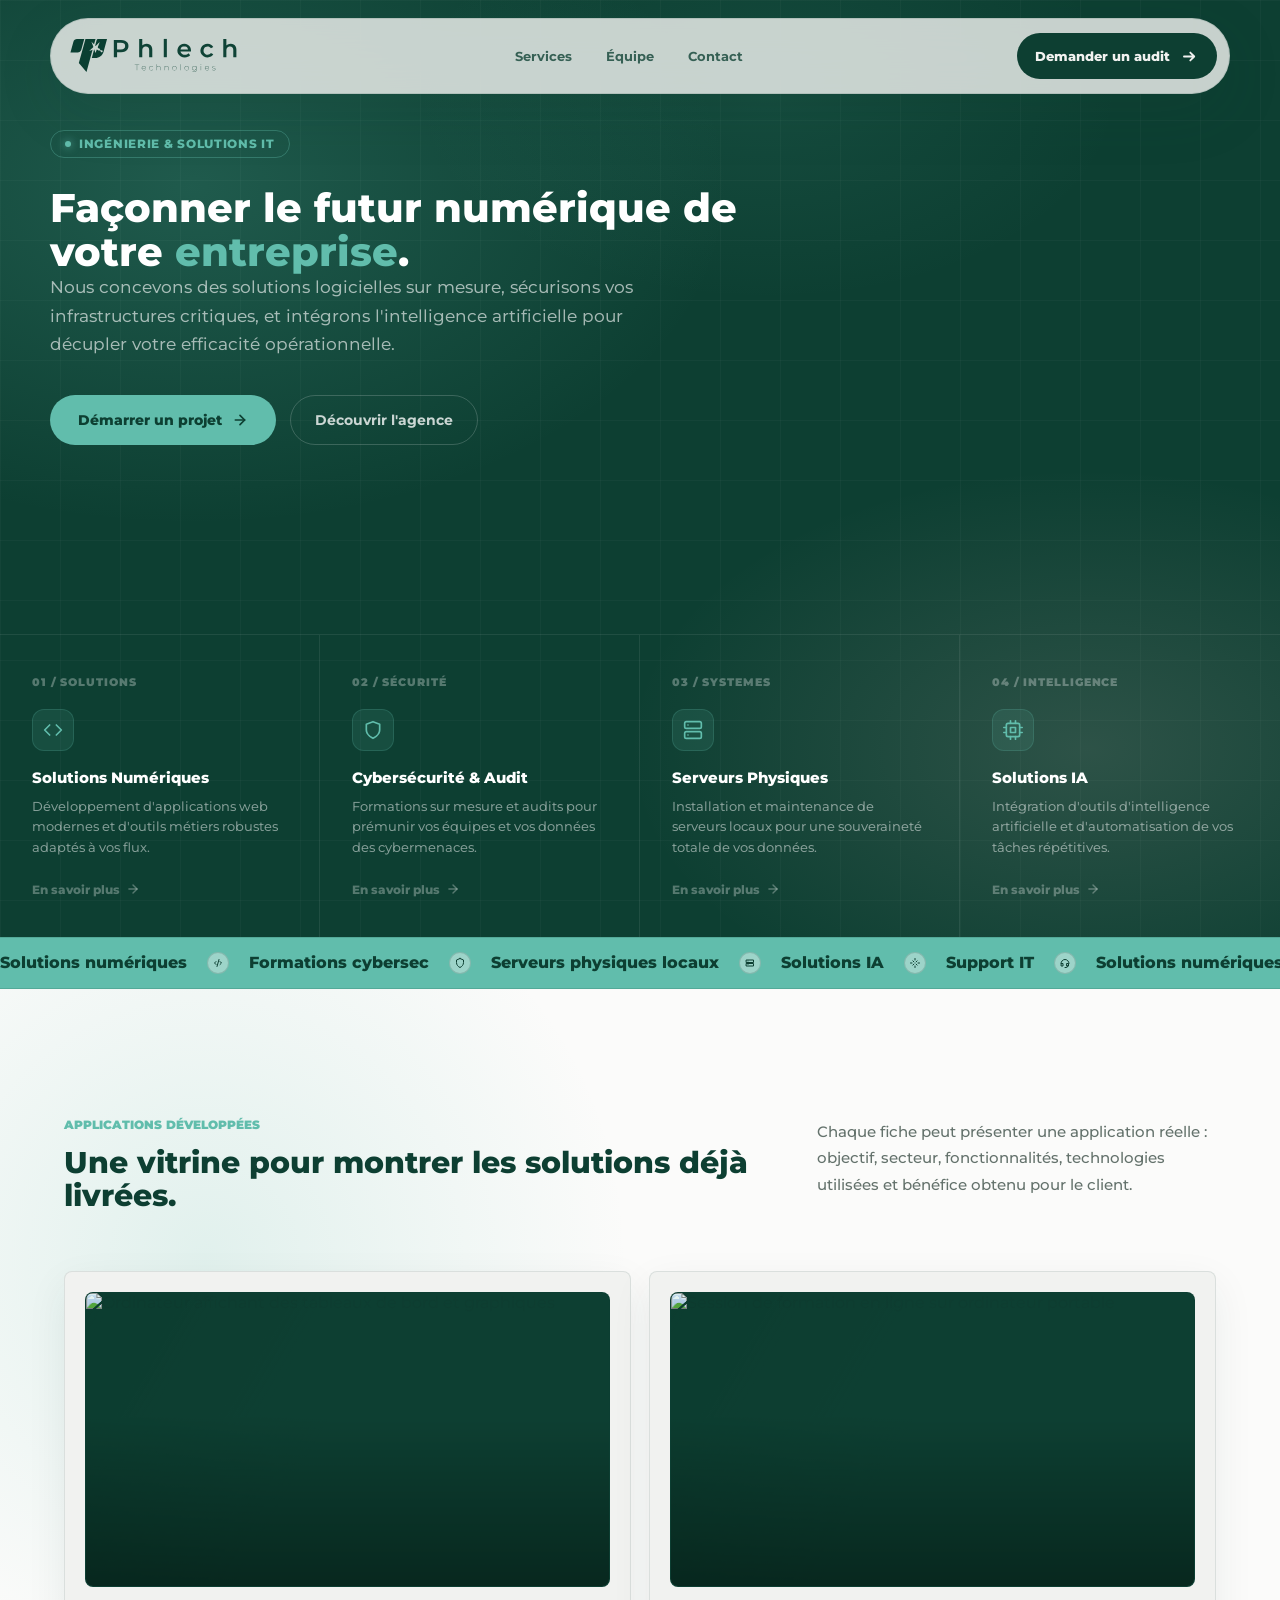
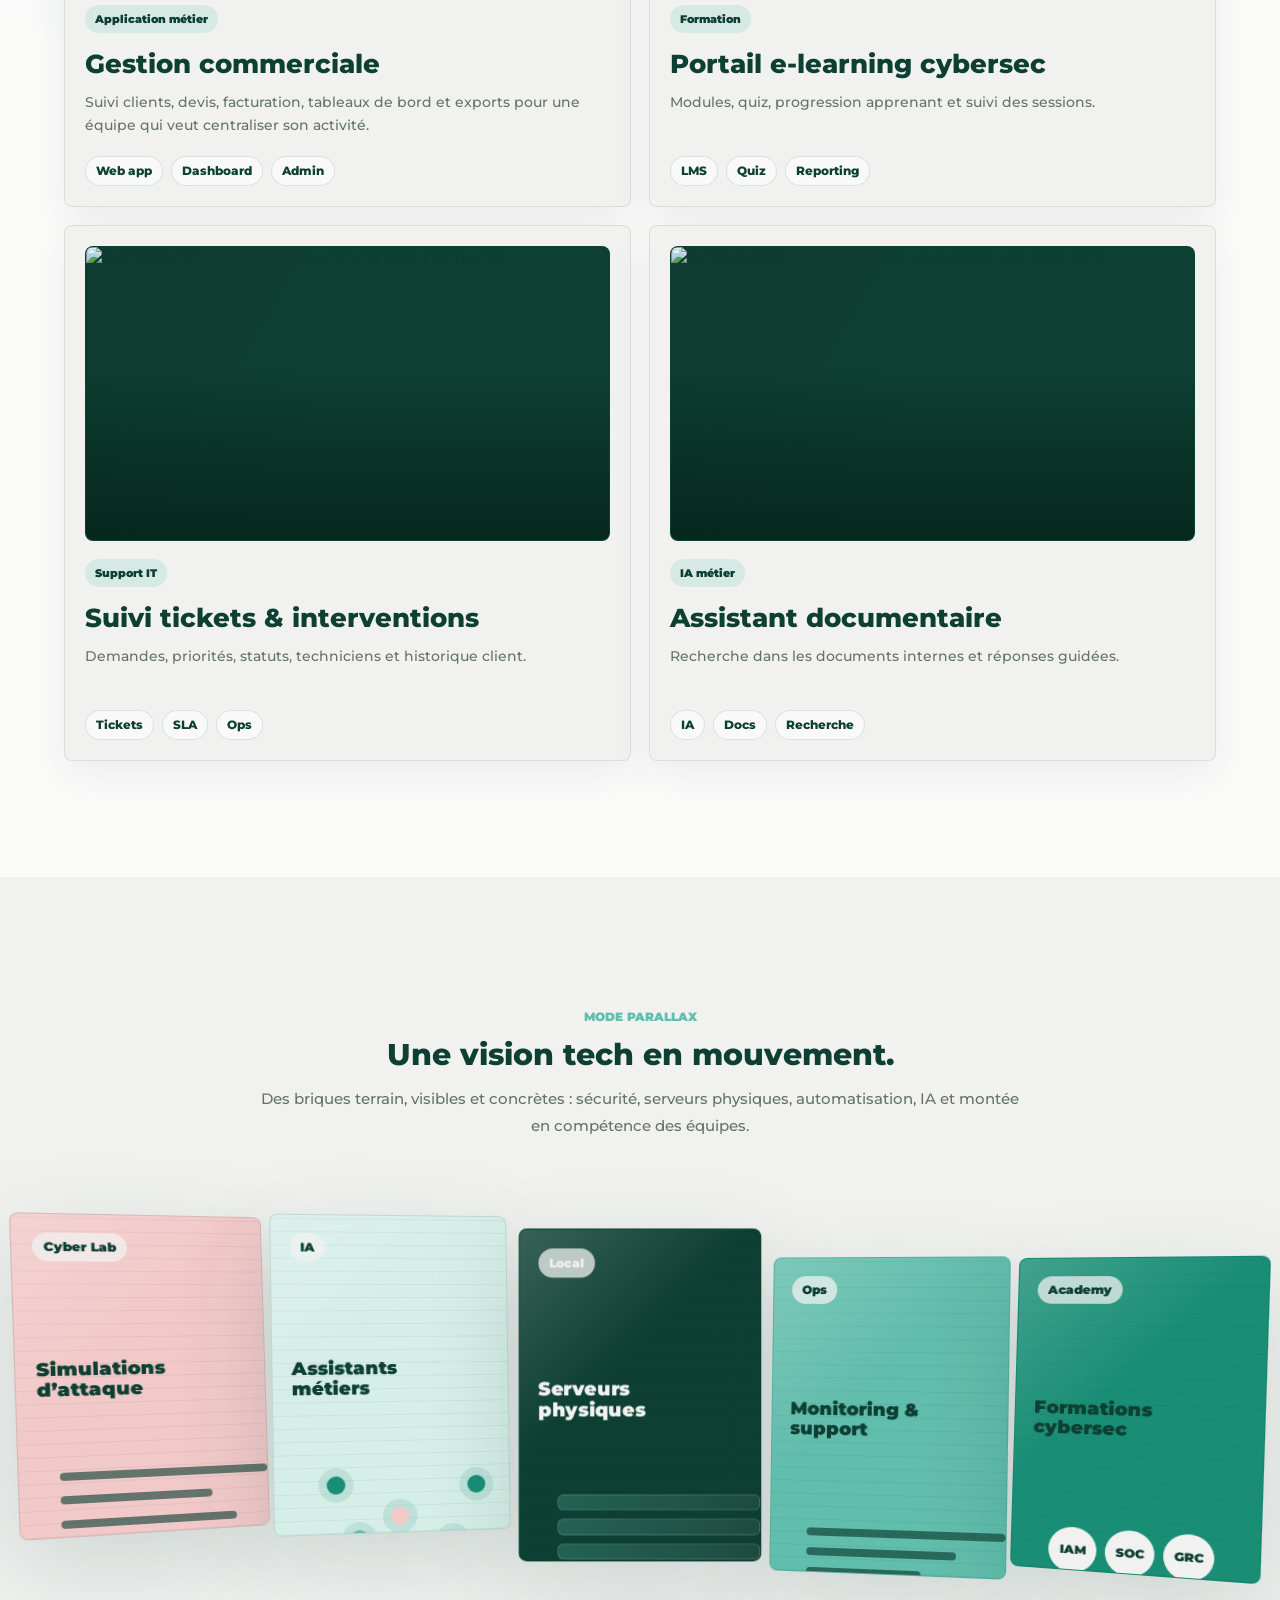
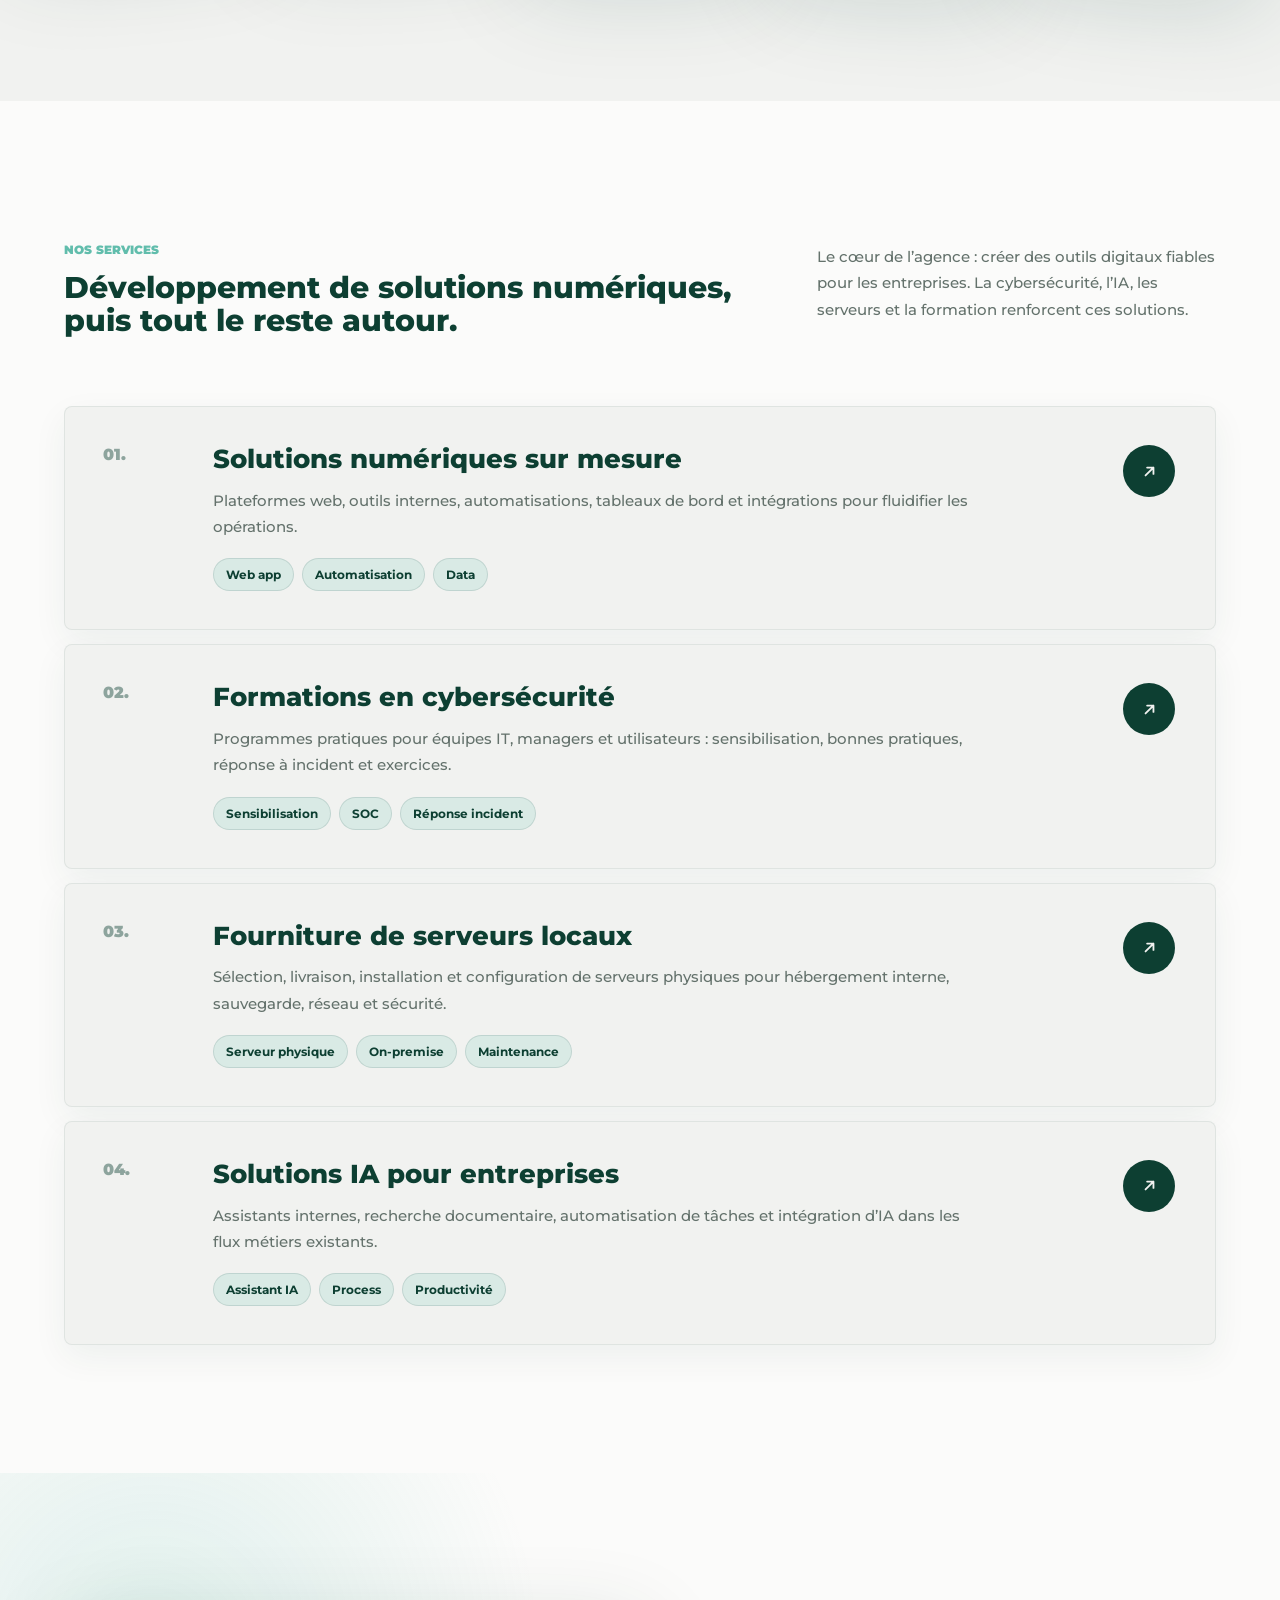
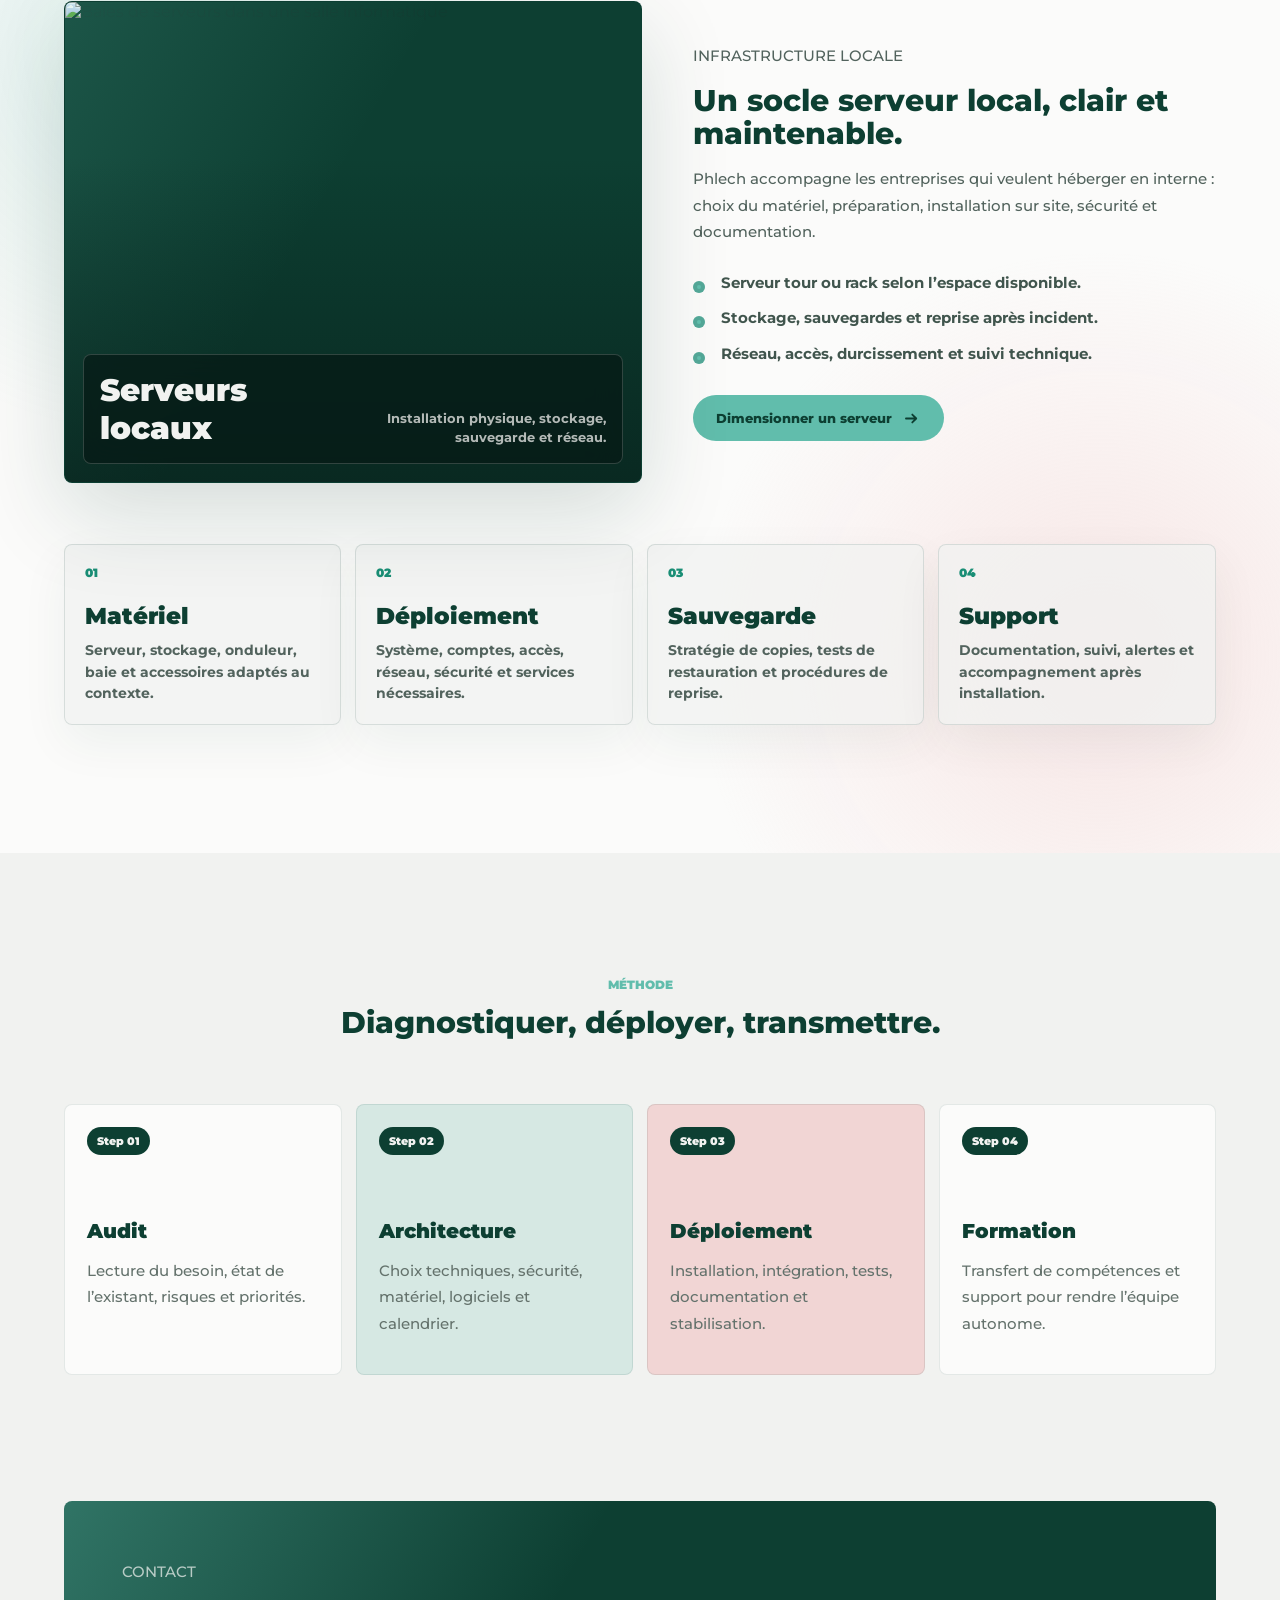
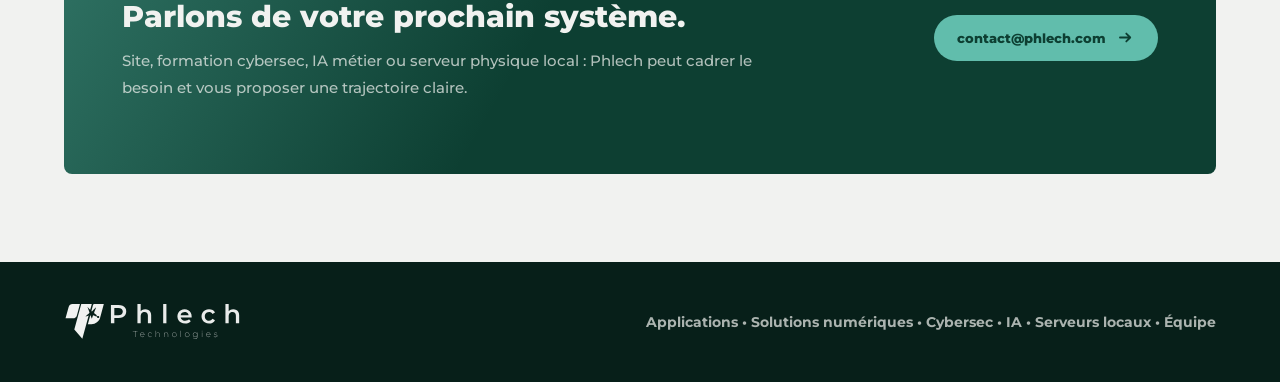
==== index.html @ e7ac0cd3 "Initial commit: Phlech website with Netlify config" ====
<!DOCTYPE html>
<html lang="fr">
  <head>
    <meta charset="UTF-8" />
    <meta name="viewport" content="width=device-width, initial-scale=1.0" />
    <meta
      name="description"
      content="Phlech accompagne les entreprises avec des solutions numériques, des formations en cybersécurité, des serveurs locaux et des services IA."
    />
    <title>Phlech | Solutions numériques, cybersécurité et IA</title>
    <link rel="preconnect" href="https://fonts.googleapis.com" />
    <link rel="preconnect" href="https://fonts.gstatic.com" crossorigin />
    <link
      href="https://fonts.googleapis.com/css2?family=Montserrat:wght@400;500;600;700;800;900&display=swap"
      rel="stylesheet"
    />
    <link rel="stylesheet" href="styles.css" />
  </head>
  <body>
    <div class="site-shell">
      <header class="site-header" data-header>
        <a class="brand" href="#top" aria-label="Phlech">
          <img src="assets/logo-horizontal-dark.svg" alt="Phlech" />
        </a>
        <nav class="main-nav" aria-label="Navigation principale">
          <a href="#services">Services</a>
          <a href="equipe.html">Équipe</a>
          <a href="#contact">Contact</a>
        </nav>
        <a class="header-cta" href="#contact">
          <span>Demander un audit</span>
          <svg aria-hidden="true" viewBox="0 0 24 24">
            <path d="M5 12h13m-5-5 5 5-5 5" />
          </svg>
        </a>
      </header>

      <main id="top">
        <section class="hero" id="top">
          <div class="hero-inner">
            <div class="hero-head">
              <span class="hero-badge">Ingénierie & Solutions IT</span>
              <h1>Façonner le futur numérique de votre <em>entreprise</em>.</h1>
              <p>
                Nous concevons des solutions logicielles sur mesure, sécurisons vos infrastructures critiques, et intégrons l'intelligence artificielle pour décupler votre efficacité opérationnelle.
              </p>
              <div class="hero-ctas">
                <a class="btn-dark-primary" href="#contact">
                  <span>Démarrer un projet</span>
                  <svg aria-hidden="true" width="16" height="16" viewBox="0 0 24 24" fill="none" stroke="currentColor" stroke-width="2.5" stroke-linecap="round" stroke-linejoin="round">
                    <line x1="5" y1="12" x2="19" y2="12"></line>
                    <polyline points="12 5 19 12 12 19"></polyline>
                  </svg>
                </a>
                <a class="btn-dark-ghost" href="#services">Découvrir l'agence</a>
              </div>
            </div>
          </div>

          <div class="hero-offers">
            <a href="#services" class="hero-offer">
              <div>
                <span class="offer-num">01 / SOLUTIONS</span>
                <div class="offer-icon">
                  <svg viewBox="0 0 24 24" fill="none" stroke="currentColor" stroke-width="2" stroke-linecap="round" stroke-linejoin="round"><polyline points="16 18 22 12 16 6"></polyline><polyline points="8 6 2 12 8 18"></polyline></svg>
                </div>
                <strong class="offer-title">Solutions Numériques</strong>
                <span class="offer-desc">Développement d'applications web modernes et d'outils métiers robustes adaptés à vos flux.</span>
              </div>
              <span class="offer-arrow">
                <span>En savoir plus</span>
                <svg viewBox="0 0 24 24" fill="none" stroke="currentColor" stroke-width="2.5" stroke-linecap="round" stroke-linejoin="round"><line x1="5" y1="12" x2="19" y2="12"></line><polyline points="12 5 19 12 12 19"></polyline></svg>
              </span>
            </a>

            <a href="#services" class="hero-offer">
              <div>
                <span class="offer-num">02 / SÉCURITÉ</span>
                <div class="offer-icon">
                  <svg viewBox="0 0 24 24" fill="none" stroke="currentColor" stroke-width="2" stroke-linecap="round" stroke-linejoin="round"><path d="M12 22s8-4 8-10V5l-8-3-8 3v7c0 6 8 10 8 10z"></path></svg>
                </div>
                <strong class="offer-title">Cybersécurité & Audit</strong>
                <span class="offer-desc">Formations sur mesure et audits pour prémunir vos équipes et vos données des cybermenaces.</span>
              </div>
              <span class="offer-arrow">
                <span>En savoir plus</span>
                <svg viewBox="0 0 24 24" fill="none" stroke="currentColor" stroke-width="2.5" stroke-linecap="round" stroke-linejoin="round"><line x1="5" y1="12" x2="19" y2="12"></line><polyline points="12 5 19 12 12 19"></polyline></svg>
              </span>
            </a>

            <a href="#services" class="hero-offer">
              <div>
                <span class="offer-num">03 / SYSTEMES</span>
                <div class="offer-icon">
                  <svg viewBox="0 0 24 24" fill="none" stroke="currentColor" stroke-width="2" stroke-linecap="round" stroke-linejoin="round"><rect x="2" y="2" width="20" height="8" rx="2" ry="2"></rect><rect x="2" y="14" width="20" height="8" rx="2" ry="2"></rect><line x1="6" y1="6" x2="6.01" y2="6"></line><line x1="6" y1="18" x2="6.01" y2="18"></line></svg>
                </div>
                <strong class="offer-title">Serveurs Physiques</strong>
                <span class="offer-desc">Installation et maintenance de serveurs locaux pour une souveraineté totale de vos données.</span>
              </div>
              <span class="offer-arrow">
                <span>En savoir plus</span>
                <svg viewBox="0 0 24 24" fill="none" stroke="currentColor" stroke-width="2.5" stroke-linecap="round" stroke-linejoin="round"><line x1="5" y1="12" x2="19" y2="12"></line><polyline points="12 5 19 12 12 19"></polyline></svg>
              </span>
            </a>

            <a href="#services" class="hero-offer">
              <div>
                <span class="offer-num">04 / INTELLIGENCE</span>
                <div class="offer-icon">
                  <svg viewBox="0 0 24 24" fill="none" stroke="currentColor" stroke-width="2" stroke-linecap="round" stroke-linejoin="round"><rect x="4" y="4" width="16" height="16" rx="2" ry="2"></rect><rect x="9" y="9" width="6" height="6"></rect><line x1="9" y1="1" x2="9" y2="4"></line><line x1="15" y1="1" x2="15" y2="4"></line><line x1="9" y1="20" x2="9" y2="23"></line><line x1="15" y1="20" x2="15" y2="23"></line><line x1="20" y1="9" x2="23" y2="9"></line><line x1="20" y1="15" x2="23" y2="15"></line><line x1="1" y1="9" x2="4" y2="9"></line><line x1="1" y1="15" x2="4" y2="15"></line></svg>
                </div>
                <strong class="offer-title">Solutions IA</strong>
                <span class="offer-desc">Intégration d'outils d'intelligence artificielle et d'automatisation de vos tâches répétitives.</span>
              </div>
              <span class="offer-arrow">
                <span>En savoir plus</span>
                <svg viewBox="0 0 24 24" fill="none" stroke="currentColor" stroke-width="2.5" stroke-linecap="round" stroke-linejoin="round"><line x1="5" y1="12" x2="19" y2="12"></line><polyline points="12 5 19 12 12 19"></polyline></svg>
              </span>
            </a>
          </div>
        </section>

        <section class="marquee-strip" aria-label="Expertises Phlech">
          <div class="marquee-track">
            <span>Solutions numériques</span>
            <svg class="marquee-icon" aria-hidden="true" viewBox="0 0 24 24"><path d="m8 9-3 3 3 3M16 9l3 3-3 3M14 5l-4 14" /></svg>
            <span>Formations cybersec</span>
            <svg class="marquee-icon" aria-hidden="true" viewBox="0 0 24 24"><path d="M12 3 5 6v5c0 5 3.4 8.4 7 10 3.6-1.6 7-5 7-10V6l-7-3Z" /></svg>
            <span>Serveurs physiques locaux</span>
            <svg class="marquee-icon" aria-hidden="true" viewBox="0 0 24 24"><path d="M5 6h14v5H5zM5 13h14v5H5zM8 8h.01M8 15h.01" /></svg>
            <span>Solutions IA</span>
            <svg class="marquee-icon" aria-hidden="true" viewBox="0 0 24 24"><path d="M12 3v3M12 18v3M3 12h3M18 12h3M7.8 7.8l2.1 2.1M14.1 14.1l2.1 2.1M16.2 7.8l-2.1 2.1M9.9 14.1l-2.1 2.1" /></svg>
            <span>Support IT</span>
            <svg class="marquee-icon" aria-hidden="true" viewBox="0 0 24 24"><path d="M4 13a8 8 0 0 1 16 0M5 13h3v5H5zM16 13h3v5h-3zM12 21h2a4 4 0 0 0 4-4" /></svg>
            <span>Solutions numériques</span>
            <svg class="marquee-icon" aria-hidden="true" viewBox="0 0 24 24"><path d="m8 9-3 3 3 3M16 9l3 3-3 3M14 5l-4 14" /></svg>
            <span>Formations cybersec</span>
            <svg class="marquee-icon" aria-hidden="true" viewBox="0 0 24 24"><path d="M12 3 5 6v5c0 5 3.4 8.4 7 10 3.6-1.6 7-5 7-10V6l-7-3Z" /></svg>
            <span>Serveurs physiques locaux</span>
            <svg class="marquee-icon" aria-hidden="true" viewBox="0 0 24 24"><path d="M5 6h14v5H5zM5 13h14v5H5zM8 8h.01M8 15h.01" /></svg>
            <span>Solutions IA</span>
            <svg class="marquee-icon" aria-hidden="true" viewBox="0 0 24 24"><path d="M12 3v3M12 18v3M3 12h3M18 12h3M7.8 7.8l2.1 2.1M14.1 14.1l2.1 2.1M16.2 7.8l-2.1 2.1M9.9 14.1l-2.1 2.1" /></svg>
            <span>Support IT</span>
          </div>
        </section>

        <section class="applications section-band" id="applications">
          <div class="section-heading split">
            <div>
              <p class="eyebrow">Applications développées</p>
              <h2>Une vitrine pour montrer les solutions déjà livrées.</h2>
            </div>
            <p>
              Chaque fiche peut présenter une application réelle : objectif, secteur,
              fonctionnalités, technologies utilisées et bénéfice obtenu pour le client.
            </p>
          </div>

          <div class="apps-showcase">
            <article class="app-card featured-app">
              <div class="app-screen">
                <img
                  src="https://images.pexels.com/photos/577195/pexels-photo-577195.jpeg?auto=compress&cs=tinysrgb&w=1200"
                  alt="Ordinateur affichant des tableaux de bord et graphiques"
                  loading="lazy"
                />
              </div>
              <div class="app-content">
                <span class="app-type">Application métier</span>
                <h3>Gestion commerciale</h3>
                <p>
                  Suivi clients, devis, facturation, tableaux de bord et exports pour
                  une équipe qui veut centraliser son activité.
                </p>
                <div class="app-tags">
                  <span>Web app</span><span>Dashboard</span><span>Admin</span>
                </div>
              </div>
            </article>

            <article class="app-card">
              <div class="app-screen compact-screen">
                <img
                  src="https://images.pexels.com/photos/7014778/pexels-photo-7014778.jpeg?auto=compress&cs=tinysrgb&w=900"
                  alt="Session de formation en ligne sur ordinateur portable"
                  loading="lazy"
                />
              </div>
              <div class="app-content">
                <span class="app-type">Formation</span>
                <h3>Portail e-learning cybersec</h3>
                <p>Modules, quiz, progression apprenant et suivi des sessions.</p>
                <div class="app-tags">
                  <span>LMS</span><span>Quiz</span><span>Reporting</span>
                </div>
              </div>
            </article>

            <article class="app-card">
              <div class="app-screen compact-screen alt-screen">
                <img
                  src="https://images.pexels.com/photos/7709252/pexels-photo-7709252.jpeg?auto=compress&cs=tinysrgb&w=900"
                  alt="Support client avec casque et ordinateur portable"
                  loading="lazy"
                />
              </div>
              <div class="app-content">
                <span class="app-type">Support IT</span>
                <h3>Suivi tickets & interventions</h3>
                <p>Demandes, priorités, statuts, techniciens et historique client.</p>
                <div class="app-tags">
                  <span>Tickets</span><span>SLA</span><span>Ops</span>
                </div>
              </div>
            </article>

            <article class="app-card">
              <div class="app-screen compact-screen ai-screen">
                <img
                  src="https://images.pexels.com/photos/5466250/pexels-photo-5466250.jpeg?auto=compress&cs=tinysrgb&w=900"
                  alt="Écran d’ordinateur avec statistiques et visualisations"
                  loading="lazy"
                />
              </div>
              <div class="app-content">
                <span class="app-type">IA métier</span>
                <h3>Assistant documentaire</h3>
                <p>Recherche dans les documents internes et réponses guidées.</p>
                <div class="app-tags">
                  <span>IA</span><span>Docs</span><span>Recherche</span>
                </div>
              </div>
            </article>
          </div>
        </section>

        <section class="parallax-showcase section-band" aria-labelledby="parallax-title">
          <div class="section-heading centered">
            <p class="eyebrow">Mode parallax</p>
            <h2 id="parallax-title">Une vision tech en mouvement.</h2>
            <p>
              Des briques terrain, visibles et concrètes : sécurité, serveurs
              physiques, automatisation, IA et montée en compétence des équipes.
            </p>
          </div>

          <div class="parallax-rail" data-rail>
            <article class="orbit-card orbit-card-a" data-shift="-28">
              <span>Cyber Lab</span>
              <strong>Simulations d’attaque</strong>
              <div class="mini-terminal">
                <em></em><em></em><em></em><em></em>
              </div>
            </article>
            <article class="orbit-card orbit-card-b" data-shift="-14">
              <span>IA</span>
              <strong>Assistants métiers</strong>
              <div class="node-map">
                <i></i><i></i><i></i><i></i><i></i>
              </div>
            </article>
            <article class="orbit-card orbit-card-c active" data-shift="0">
              <span>Local</span>
              <strong>Serveurs physiques</strong>
              <div class="rack-face">
                <i></i><i></i><i></i><i></i>
              </div>
            </article>
            <article class="orbit-card orbit-card-d" data-shift="14">
              <span>Ops</span>
              <strong>Monitoring & support</strong>
              <div class="pulse-lines">
                <i></i><i></i><i></i>
              </div>
            </article>
            <article class="orbit-card orbit-card-e" data-shift="28">
              <span>Academy</span>
              <strong>Formations cybersec</strong>
              <div class="course-badges">
                <i>IAM</i><i>SOC</i><i>GRC</i>
              </div>
            </article>
          </div>
        </section>

        <section class="services section-band" id="services">
          <div class="section-heading split">
            <div>
              <p class="eyebrow">Nos services</p>
              <h2>Développement de solutions numériques, puis tout le reste autour.</h2>
            </div>
            <p>
              Le cœur de l’agence : créer des outils digitaux fiables pour les
              entreprises. La cybersécurité, l’IA, les serveurs et la formation
              renforcent ces solutions.
            </p>
          </div>

          <div class="service-list">
            <article class="service-row">
              <span class="service-number">01.</span>
              <div>
                <h3>Solutions numériques sur mesure</h3>
                <p>
                  Plateformes web, outils internes, automatisations, tableaux de bord
                  et intégrations pour fluidifier les opérations.
                </p>
                <div class="service-tags">
                  <span>Web app</span><span>Automatisation</span><span>Data</span>
                </div>
              </div>
              <a href="#contact" aria-label="Demander une solution numérique">
                <svg aria-hidden="true" viewBox="0 0 24 24"><path d="M7 17 17 7M9 7h8v8" /></svg>
              </a>
            </article>

            <article class="service-row" id="formations">
              <span class="service-number">02.</span>
              <div>
                <h3>Formations en cybersécurité</h3>
                <p>
                  Programmes pratiques pour équipes IT, managers et utilisateurs :
                  sensibilisation, bonnes pratiques, réponse à incident et exercices.
                </p>
                <div class="service-tags">
                  <span>Sensibilisation</span><span>SOC</span><span>Réponse incident</span>
                </div>
              </div>
              <a href="#contact" aria-label="Demander une formation cybersécurité">
                <svg aria-hidden="true" viewBox="0 0 24 24"><path d="M7 17 17 7M9 7h8v8" /></svg>
              </a>
            </article>

            <article class="service-row">
              <span class="service-number">03.</span>
              <div>
                <h3>Fourniture de serveurs locaux</h3>
                <p>
                  Sélection, livraison, installation et configuration de serveurs
                  physiques pour hébergement interne, sauvegarde, réseau et sécurité.
                </p>
                <div class="service-tags">
                  <span>Serveur physique</span><span>On-premise</span><span>Maintenance</span>
                </div>
              </div>
              <a href="#contact" aria-label="Demander un serveur local">
                <svg aria-hidden="true" viewBox="0 0 24 24"><path d="M7 17 17 7M9 7h8v8" /></svg>
              </a>
            </article>

            <article class="service-row">
              <span class="service-number">04.</span>
              <div>
                <h3>Solutions IA pour entreprises</h3>
                <p>
                  Assistants internes, recherche documentaire, automatisation de tâches
                  et intégration d’IA dans les flux métiers existants.
                </p>
                <div class="service-tags">
                  <span>Assistant IA</span><span>Process</span><span>Productivité</span>
                </div>
              </div>
              <a href="#contact" aria-label="Demander une solution IA">
                <svg aria-hidden="true" viewBox="0 0 24 24"><path d="M7 17 17 7M9 7h8v8" /></svg>
              </a>
            </article>
          </div>
        </section>

        <section class="server-focus section-band" id="serveurs" aria-labelledby="server-focus-title">
          <div class="server-shell">
            <figure class="server-media">
              <img
                src="https://images.pexels.com/photos/5480781/pexels-photo-5480781.jpeg?auto=compress&cs=tinysrgb&w=1200"
                alt="Baies de serveurs dans une salle informatique"
                loading="lazy"
              />
              <figcaption>
                <strong>Serveurs locaux</strong>
                <span>Installation physique, stockage, sauvegarde et réseau.</span>
              </figcaption>
            </figure>

            <div class="server-copy">
              <p class="eyebrow">Infrastructure locale</p>
              <h2 id="server-focus-title">Un socle serveur local, clair et maintenable.</h2>
              <p>
                Phlech accompagne les entreprises qui veulent héberger en interne :
                choix du matériel, préparation, installation sur site, sécurité et documentation.
              </p>
              <ul class="server-checklist">
                <li>Serveur tour ou rack selon l’espace disponible.</li>
                <li>Stockage, sauvegardes et reprise après incident.</li>
                <li>Réseau, accès, durcissement et suivi technique.</li>
              </ul>
              <div class="server-actions">
                <a class="button button-primary" href="#contact">
                  <span>Dimensionner un serveur</span>
                  <svg aria-hidden="true" viewBox="0 0 24 24">
                    <path d="M5 12h13m-5-5 5 5-5 5" />
                  </svg>
                </a>
              </div>
            </div>

            <div class="server-proof-grid" aria-label="Accompagnement serveur local">
              <article>
                <span>01</span>
                <strong>Matériel</strong>
                <p>Serveur, stockage, onduleur, baie et accessoires adaptés au contexte.</p>
              </article>
              <article>
                <span>02</span>
                <strong>Déploiement</strong>
                <p>Système, comptes, accès, réseau, sécurité et services nécessaires.</p>
              </article>
              <article>
                <span>03</span>
                <strong>Sauvegarde</strong>
                <p>Stratégie de copies, tests de restauration et procédures de reprise.</p>
              </article>
              <article>
                <span>04</span>
                <strong>Support</strong>
                <p>Documentation, suivi, alertes et accompagnement après installation.</p>
              </article>
            </div>
          </div>
        </section>

        <section class="process section-band">
          <div class="section-heading centered">
            <p class="eyebrow">Méthode</p>
            <h2>Diagnostiquer, déployer, transmettre.</h2>
          </div>
          <div class="process-grid">
            <article>
              <span>Step 01</span>
              <h3>Audit</h3>
              <p>Lecture du besoin, état de l’existant, risques et priorités.</p>
            </article>
            <article>
              <span>Step 02</span>
              <h3>Architecture</h3>
              <p>Choix techniques, sécurité, matériel, logiciels et calendrier.</p>
            </article>
            <article>
              <span>Step 03</span>
              <h3>Déploiement</h3>
              <p>Installation, intégration, tests, documentation et stabilisation.</p>
            </article>
            <article>
              <span>Step 04</span>
              <h3>Formation</h3>
              <p>Transfert de compétences et support pour rendre l’équipe autonome.</p>
            </article>
          </div>
        </section>

        <section class="contact section-band" id="contact">
          <div class="contact-panel">
            <div>
              <p class="eyebrow">Contact</p>
              <h2>Parlons de votre prochain système.</h2>
              <p>
                Site, formation cybersec, IA métier ou serveur physique local :
                Phlech peut cadrer le besoin et vous proposer une trajectoire claire.
              </p>
            </div>
            <a class="button button-primary" href="mailto:contact@phlech.com">
              <span>contact@phlech.com</span>
              <svg aria-hidden="true" viewBox="0 0 24 24">
                <path d="M5 12h13m-5-5 5 5-5 5" />
              </svg>
            </a>
          </div>
        </section>
      </main>

      <footer class="site-footer">
        <img src="assets/logo-horizontal-light.svg" alt="Phlech" />
        <span>Applications • Solutions numériques • Cybersec • IA • Serveurs locaux • <a href="equipe.html">Équipe</a></span>
      </footer>
    </div>

    <script src="script.js"></script>
  </body>
</html>
---- styles.css ----
:root {
  --green-950: #0d3f32;
  --green-700: #198e75;
  --mint-500: #61bdac;
  --rose-200: #f2c9c9;
  --stone-050: #f1f2f0;
  --ink: #101512;
  --muted: #64726c;
  --line: rgba(13, 63, 50, 0.14);
  --shadow: 0 28px 90px rgba(13, 63, 50, 0.16);
  --radius: 8px;
  --header-h: 76px;
}

* {
  box-sizing: border-box;
}

html {
  scroll-behavior: smooth;
}

#services,
#applications,
#serveurs,
#formations,
#equipe,
#contact {
  scroll-margin-top: 112px;
}

body {
  margin: 0;
  font-family: "Montserrat", Arial, sans-serif;
  color: var(--green-950);
  background: var(--stone-050);
  letter-spacing: 0;
}

body::before {
  content: "";
  position: fixed;
  inset: 0;
  z-index: -1;
  pointer-events: none;
  background:
    linear-gradient(90deg, rgba(13, 63, 50, 0.055) 1px, transparent 1px),
    linear-gradient(0deg, rgba(13, 63, 50, 0.045) 1px, transparent 1px);
  background-size: 64px 64px;
  mask-image: linear-gradient(to bottom, #000, transparent 70%);
}

a {
  color: inherit;
  text-decoration: none;
}

img,
svg {
  display: block;
}

button,
input,
textarea,
select {
  font: inherit;
}

.site-shell {
  min-height: 100vh;
  overflow: clip;
}

.site-header {
  position: fixed;
  top: 18px;
  left: 50%;
  z-index: 20;
  display: grid;
  grid-template-columns: auto 1fr auto;
  align-items: center;
  width: min(1180px, calc(100% - 28px));
  min-height: var(--header-h);
  padding: 10px 12px 10px 18px;
  border: 1px solid rgba(13, 63, 50, 0.12);
  border-radius: 999px;
  background: rgba(241, 242, 240, 0.82);
  backdrop-filter: blur(18px);
  box-shadow: 0 18px 60px rgba(13, 63, 50, 0.12);
  transform: translateX(-50%);
  transition: transform 240ms ease, background 240ms ease;
}

.site-header.is-compact {
  background: rgba(241, 242, 240, 0.94);
  transform: translateX(-50%) translateY(-5px);
}

.brand {
  display: flex;
  align-items: center;
  width: 172px;
  height: 48px;
  overflow: hidden;
}

.brand img {
  width: 100%;
  height: auto;
}

.main-nav {
  display: flex;
  justify-content: center;
  gap: clamp(16px, 3vw, 34px);
  color: rgba(13, 63, 50, 0.78);
  font-size: 0.84rem;
  font-weight: 700;
}

.main-nav a {
  position: relative;
  padding: 10px 0;
}

.main-nav a::after {
  content: "";
  position: absolute;
  right: 0;
  bottom: 4px;
  left: 0;
  height: 2px;
  background: var(--green-700);
  transform: scaleX(0);
  transform-origin: right;
  transition: transform 200ms ease;
}

.main-nav a:hover::after {
  transform: scaleX(1);
  transform-origin: left;
}

.header-cta,
.button {
  display: inline-flex;
  align-items: center;
  justify-content: center;
  gap: 10px;
  min-height: 46px;
  border-radius: 999px;
  font-size: 0.84rem;
  font-weight: 800;
  white-space: nowrap;
}

.header-cta {
  justify-self: end;
  padding: 0 18px;
  color: var(--stone-050);
  background: var(--green-950);
}

.header-cta svg,
.button svg,
.service-row a svg {
  width: 19px;
  height: 19px;
  fill: none;
  stroke: currentColor;
  stroke-width: 2.3;
  stroke-linecap: round;
  stroke-linejoin: round;
}

.section-band {
  position: relative;
  padding-inline: clamp(18px, 5vw, 72px);
}

/* ============================================================
   HERO PAGE D'ACCUEIL — Design editorial sombre + offres
   ============================================================ */
.hero {
  position: relative;
  overflow: hidden;
  min-height: 100vh;
  display: flex;
  flex-direction: column;
  justify-content: center;
  padding-top: 130px;
  padding-bottom: 0;
  background: var(--green-950);
  color: #fff;
}

/* Fond dégradé animé en mesh */
.hero::before {
  content: '';
  position: absolute;
  inset: 0;
  z-index: 0;
  background:
    radial-gradient(ellipse 70% 60% at 15% 20%, rgba(97, 189, 172, 0.22) 0%, transparent 60%),
    radial-gradient(ellipse 60% 50% at 85% 80%, rgba(242, 201, 201, 0.14) 0%, transparent 60%),
    radial-gradient(ellipse 50% 40% at 60% 10%, rgba(97, 189, 172, 0.1) 0%, transparent 55%);
  animation: heroMeshDrift 14s ease-in-out infinite alternate;
  pointer-events: none;
}

/* Grille subtile */
.hero::after {
  content: '';
  position: absolute;
  inset: 0;
  z-index: 0;
  background-image:
    linear-gradient(rgba(255,255,255,0.028) 1px, transparent 1px),
    linear-gradient(90deg, rgba(255,255,255,0.028) 1px, transparent 1px);
  background-size: 60px 60px;
  pointer-events: none;
}

@keyframes heroMeshDrift {
  0%   { opacity: 1; background-position: 0% 0%; }
  50%  { opacity: 0.75; }
  100% { opacity: 1; background-position: 5% 3%; }
}

/* Conteneur intérieur */
.hero-inner {
  position: relative;
  z-index: 1;
  width: min(1180px, calc(100% - 40px));
  margin: 0 auto;
  padding-bottom: clamp(60px, 8vw, 100px);
}

/* Bloc titre */
.hero-head {
  max-width: 820px;
  margin-bottom: clamp(52px, 7vw, 90px);
}

.hero-badge {
  display: inline-flex;
  align-items: center;
  gap: 8px;
  padding: 6px 14px;
  border: 1px solid rgba(97, 189, 172, 0.35);
  border-radius: 99px;
  color: var(--mint-500);
  font-size: 0.73rem;
  font-weight: 800;
  letter-spacing: 0.06em;
  text-transform: uppercase;
  margin-bottom: 28px;
}

.hero-badge::before {
  content: '';
  width: 6px;
  height: 6px;
  border-radius: 50%;
  background: var(--mint-500);
  box-shadow: 0 0 8px var(--mint-500);
  animation: heroBadgePulse 2.4s infinite;
}

@keyframes heroBadgePulse {
  0%, 100% { opacity: 1; transform: scale(1); }
  50%       { opacity: 0.4; transform: scale(0.8); }
}

.hero-head h1 {
  margin: 0 0 24px;
  font-size: clamp(2.4rem, 4.8vw, 4.2rem);
  line-height: 1.05;
  font-weight: 900;
  letter-spacing: -0.03em;
  color: #fff;
}

.hero-head h1 em {
  font-style: normal;
  color: var(--mint-500);
}

.hero-head p {
  max-width: 620px;
  margin: 0 0 36px;
  color: rgba(255, 255, 255, 0.62);
  font-size: clamp(0.98rem, 1.3vw, 1.12rem);
  line-height: 1.72;
  font-weight: 450;
}

/* CTA buttons */
.hero-ctas {
  display: flex;
  flex-wrap: wrap;
  gap: 14px;
}

.hero-ctas .btn-dark-primary {
  display: inline-flex;
  align-items: center;
  gap: 10px;
  padding: 0 28px;
  min-height: 50px;
  background: var(--mint-500);
  color: var(--green-950);
  border-radius: 999px;
  font-size: 0.9rem;
  font-weight: 800;
  text-decoration: none;
  transition: background 0.25s ease, transform 0.3s cubic-bezier(0.16,1,0.3,1);
}

.hero-ctas .btn-dark-primary:hover {
  background: #7de8cf;
  transform: translateY(-2px);
}

.hero-ctas .btn-dark-ghost {
  display: inline-flex;
  align-items: center;
  gap: 8px;
  padding: 0 24px;
  min-height: 50px;
  border: 1px solid rgba(255,255,255,0.18);
  border-radius: 999px;
  color: rgba(255,255,255,0.78);
  font-size: 0.88rem;
  font-weight: 700;
  text-decoration: none;
  transition: border-color 0.25s ease, color 0.25s ease, transform 0.3s cubic-bezier(0.16,1,0.3,1);
}

.hero-ctas .btn-dark-ghost:hover {
  border-color: rgba(255,255,255,0.45);
  color: #fff;
  transform: translateY(-2px);
}

/* ── Grille de 4 offres de services ── */
.hero-offers {
  display: grid;
  grid-template-columns: repeat(4, 1fr);
  border-top: 1px solid rgba(255, 255, 255, 0.08);
  position: relative;
  z-index: 1;
}

.hero-offer {
  position: relative;
  display: flex;
  flex-direction: column;
  justify-content: space-between;
  padding: clamp(24px, 3.5vw, 40px) clamp(20px, 2.5vw, 32px);
  border-right: 1px solid rgba(255, 255, 255, 0.08);
  text-decoration: none;
  color: #fff;
  transition: background 0.4s cubic-bezier(0.16,1,0.3,1);
  overflow: hidden;
}

.hero-offer:last-child {
  border-right: none;
}

.hero-offer::before {
  content: '';
  position: absolute;
  inset: 0;
  background: radial-gradient(circle at 30% 80%, rgba(97, 189, 172, 0.12) 0%, transparent 65%);
  opacity: 0;
  transition: opacity 0.5s cubic-bezier(0.16,1,0.3,1);
}

.hero-offer:hover::before {
  opacity: 1;
}

.hero-offer:hover {
  background: rgba(255, 255, 255, 0.03);
}

.offer-num {
  display: block;
  font-size: 0.7rem;
  font-weight: 900;
  letter-spacing: 0.08em;
  color: rgba(255, 255, 255, 0.3);
  margin-bottom: 20px;
}

.offer-icon {
  width: 42px;
  height: 42px;
  display: flex;
  align-items: center;
  justify-content: center;
  border-radius: 12px;
  background: rgba(97, 189, 172, 0.12);
  border: 1px solid rgba(97, 189, 172, 0.2);
  margin-bottom: 18px;
  transition: background 0.3s ease, border-color 0.3s ease;
}

.hero-offer:hover .offer-icon {
  background: rgba(97, 189, 172, 0.22);
  border-color: rgba(97, 189, 172, 0.4);
}

.offer-icon svg {
  width: 20px;
  height: 20px;
  color: var(--mint-500);
  stroke: currentColor;
  fill: none;
  stroke-width: 2;
}

.offer-title {
  display: block;
  font-size: clamp(0.95rem, 1.2vw, 1.1rem);
  font-weight: 800;
  color: #fff;
  margin-bottom: 8px;
  line-height: 1.2;
}

.offer-desc {
  display: block;
  font-size: 0.83rem;
  color: rgba(255, 255, 255, 0.5);
  line-height: 1.55;
  font-weight: 450;
  margin-bottom: 24px;
}

.offer-arrow {
  display: inline-flex;
  align-items: center;
  gap: 6px;
  font-size: 0.78rem;
  font-weight: 800;
  color: rgba(255,255,255,0.3);
  transition: color 0.3s ease, gap 0.3s ease;
}

.hero-offer:hover .offer-arrow {
  color: var(--mint-500);
  gap: 10px;
}

.offer-arrow svg {
  width: 14px;
  height: 14px;
  stroke: currentColor;
  fill: none;
  stroke-width: 2.5;
}

/* Responsive hero */
@media (max-width: 900px) {
  .hero-offers {
    grid-template-columns: repeat(2, 1fr);
  }
  .hero-offer:nth-child(2) { border-right: none; }
  .hero-offer:nth-child(3) { border-top: 1px solid rgba(255,255,255,0.08); }
  .hero-offer:nth-child(4) { border-top: 1px solid rgba(255,255,255,0.08); border-right: none; }
}

@media (max-width: 580px) {
  .hero-head h1 { font-size: clamp(1.9rem, 8vw, 2.6rem); }
  .hero-offers  { grid-template-columns: 1fr; }
  .hero-offer   { border-right: none; border-top: 1px solid rgba(255,255,255,0.08); }
  .hero-offer:first-child { border-top: none; }
}

.hero-copy {
  max-width: 820px;
}

.eyebrow {
  margin: 0 0 14px;
  color: var(--mint-500);
  font-size: 0.78rem;
  font-weight: 900;
  letter-spacing: 0;
  text-transform: uppercase;
}

.hero h1 {
  margin: 0;
  max-width: 780px;
  font-size: clamp(1.95rem, 3.15vw, 3rem);
  line-height: 1.08;
  font-weight: 800;
  letter-spacing: 0;
}

.hero-lede {
  max-width: 690px;
  margin: 24px 0 0;
  color: #4d5d57;
  font-size: clamp(0.98rem, 1.45vw, 1.2rem);
  line-height: 1.68;
  font-weight: 500;
}

.hero-actions {
  display: flex;
  flex-wrap: wrap;
  gap: 12px;
  margin-top: 32px;
}

.button {
  min-width: 178px;
  padding: 0 22px;
  border: 1px solid transparent;
}

.button-primary {
  color: var(--green-950);
  background: var(--mint-500);
}

.button-secondary {
  color: var(--green-950);
  border-color: rgba(13, 63, 50, 0.16);
  background: rgba(255, 255, 255, 0.46);
}

.hero-pills {
  display: flex;
  flex-wrap: wrap;
  gap: 9px;
  margin-top: 34px;
}

.hero-pills span,
.service-tags span {
  border: 1px solid rgba(13, 63, 50, 0.15);
  border-radius: 999px;
  padding: 8px 12px;
  color: var(--green-950);
  font-size: 0.77rem;
  font-weight: 700;
}

.hero-visual {
  position: relative;
  min-height: 470px;
  perspective: 1200px;
}

.glass-panel,
.studio-card,
.floating-ticket,
.hardware-stack,
.team-chip {
  will-change: transform;
  transform: translate3d(calc(var(--mx, 0) * var(--depth, 0)), calc(var(--my, 0) * var(--depth, 0)), 0);
}

.studio-card {
  --depth: 0.62;
  position: absolute;
  top: 34px;
  right: 4%;
  width: min(440px, 88%);
  min-height: 380px;
  padding: 22px;
  border: 1px solid rgba(241, 242, 240, 0.18);
  border-radius: var(--radius);
  background:
    linear-gradient(145deg, rgba(241, 242, 240, 0.2), rgba(97, 189, 172, 0.08)),
    rgba(9, 45, 37, 0.72);
  box-shadow: 0 28px 82px rgba(0, 0, 0, 0.28);
  backdrop-filter: blur(18px);
}

.studio-toolbar {
  display: flex;
  align-items: center;
  gap: 8px;
  color: rgba(241, 242, 240, 0.75);
  font-size: 0.78rem;
  font-weight: 800;
}

.studio-toolbar span {
  width: 9px;
  height: 9px;
  border-radius: 50%;
  background: var(--mint-500);
}

.studio-toolbar span:nth-child(2) {
  background: var(--rose-200);
}

.studio-toolbar span:nth-child(3) {
  background: rgba(241, 242, 240, 0.55);
}

.studio-toolbar strong {
  margin-left: auto;
  color: var(--stone-050);
}

.studio-window {
  display: grid;
  grid-template-columns: 74px 1fr;
  gap: 16px;
  min-height: 280px;
  margin-top: 20px;
  padding: 16px;
  border: 1px solid rgba(241, 242, 240, 0.14);
  border-radius: var(--radius);
  background: rgba(241, 242, 240, 0.08);
}

.window-sidebar {
  display: grid;
  gap: 10px;
  align-content: start;
}

.window-sidebar i {
  height: 38px;
  border-radius: 7px;
  background: rgba(97, 189, 172, 0.18);
}

.window-sidebar i:nth-child(2) {
  background: rgba(242, 201, 201, 0.24);
}

.window-content {
  display: grid;
  align-content: start;
  gap: 14px;
}

.window-line {
  display: block;
  width: 68%;
  height: 12px;
  border-radius: 999px;
  background: rgba(241, 242, 240, 0.22);
}

.window-line.wide {
  width: 92%;
  height: 18px;
  background: rgba(97, 189, 172, 0.5);
}

.window-grid {
  display: grid;
  grid-template-columns: repeat(2, 1fr);
  gap: 12px;
  margin-top: 16px;
}

.window-grid b {
  min-height: 72px;
  border-radius: 7px;
  background: linear-gradient(145deg, rgba(97, 189, 172, 0.3), rgba(241, 242, 240, 0.08));
}

.team-chip {
  --depth: 0.45;
  position: absolute;
  bottom: 24px;
  left: 8%;
  display: flex;
  gap: 8px;
  padding: 12px;
  border: 1px solid rgba(241, 242, 240, 0.16);
  border-radius: 999px;
  background: rgba(5, 20, 17, 0.48);
  box-shadow: 0 22px 54px rgba(0, 0, 0, 0.24);
}

.team-chip span {
  display: grid;
  place-items: center;
  min-width: 54px;
  height: 34px;
  border-radius: 999px;
  color: var(--green-950);
  background: var(--stone-050);
  font-size: 0.72rem;
  font-weight: 900;
}

.glass-panel {
  --depth: 0.65;
  position: absolute;
  top: 40px;
  right: 5%;
  width: min(430px, 84%);
  min-height: 430px;
  padding: 26px;
  border: 1px solid rgba(241, 242, 240, 0.16);
  border-radius: var(--radius);
  background: linear-gradient(145deg, rgba(241, 242, 240, 0.16), rgba(97, 189, 172, 0.08));
  box-shadow: 0 34px 110px rgba(0, 0, 0, 0.38);
  backdrop-filter: blur(18px);
  transform-style: preserve-3d;
}

.panel-main::before {
  content: "";
  position: absolute;
  inset: 70px 26px 86px;
  border: 1px solid rgba(241, 242, 240, 0.12);
  background:
    linear-gradient(90deg, transparent 24%, rgba(97, 189, 172, 0.22) 24% 26%, transparent 26% 49%, rgba(242, 201, 201, 0.26) 49% 51%, transparent 51% 74%, rgba(97, 189, 172, 0.22) 74% 76%, transparent 76%),
    linear-gradient(0deg, rgba(241, 242, 240, 0.09) 1px, transparent 1px);
  background-size: 100% 100%, 100% 28px;
}

.panel-topline,
.panel-footer {
  position: relative;
  z-index: 1;
  display: flex;
  align-items: center;
}

.panel-topline {
  justify-content: space-between;
  gap: 14px;
  color: rgba(241, 242, 240, 0.78);
  font-size: 0.82rem;
  font-weight: 800;
}

.panel-topline img {
  width: 38px;
  height: 38px;
  padding: 7px;
  border-radius: 50%;
  background: var(--stone-050);
}

.panel-topline strong {
  color: var(--rose-200);
  font-size: 1.85rem;
}

.signal-grid {
  position: absolute;
  right: 32px;
  bottom: 120px;
  left: 32px;
  z-index: 1;
  display: grid;
  grid-template-columns: repeat(8, 1fr);
  align-items: end;
  gap: 11px;
  height: 205px;
}

.signal-grid span {
  height: var(--h);
  border-radius: 999px 999px 4px 4px;
  background: linear-gradient(to top, var(--green-700), var(--mint-500));
  animation: equalize 3s ease-in-out infinite;
  animation-delay: calc(var(--h) * -0.02s);
}

.panel-footer {
  position: absolute;
  right: 26px;
  bottom: 24px;
  left: 26px;
  flex-wrap: wrap;
  gap: 8px;
}

.panel-footer span {
  padding: 8px 10px;
  border: 1px solid rgba(241, 242, 240, 0.14);
  border-radius: 999px;
  color: rgba(241, 242, 240, 0.78);
  background: rgba(13, 63, 50, 0.32);
  font-size: 0.7rem;
  font-weight: 800;
}

.floating-ticket {
  position: absolute;
  z-index: 3;
  display: grid;
  gap: 6px;
  width: 184px;
  padding: 17px;
  border-radius: var(--radius);
  color: var(--green-950);
  box-shadow: 0 24px 70px rgba(0, 0, 0, 0.22);
}

.floating-ticket span {
  font-size: 0.72rem;
  font-weight: 900;
  opacity: 0.66;
}

.floating-ticket strong {
  font-size: 0.94rem;
  line-height: 1.25;
}

.ticket-one {
  --depth: 1.1;
  top: 0;
  left: 4%;
  background: var(--rose-200);
}

.ticket-two {
  --depth: 0.9;
  right: 0;
  bottom: 54px;
  background: var(--mint-500);
}

.hardware-stack {
  --depth: 0.45;
  position: absolute;
  bottom: 22px;
  left: 9%;
  display: grid;
  gap: 9px;
  width: 250px;
  padding: 18px;
  border: 1px solid rgba(241, 242, 240, 0.14);
  border-radius: var(--radius);
  background: rgba(5, 20, 17, 0.58);
  box-shadow: 0 34px 80px rgba(0, 0, 0, 0.34);
}

.hardware-stack span,
.rack-unit {
  position: relative;
  height: 34px;
  border: 1px solid rgba(97, 189, 172, 0.24);
  border-radius: 6px;
  background: linear-gradient(90deg, rgba(97, 189, 172, 0.2), rgba(241, 242, 240, 0.06));
}

.hardware-stack span::before,
.rack-unit::before {
  content: "";
  position: absolute;
  top: 50%;
  left: 12px;
  width: 8px;
  height: 8px;
  border-radius: 50%;
  background: var(--mint-500);
  box-shadow: 18px 0 0 var(--rose-200), 36px 0 0 rgba(241, 242, 240, 0.55);
  transform: translateY(-50%);
  animation: blink 1.8s infinite alternate;
}

.marquee-strip {
  overflow: hidden;
  color: var(--green-950);
  background: var(--mint-500);
  border-block: 1px solid rgba(13, 63, 50, 0.16);
}

.marquee-track {
  display: flex;
  width: max-content;
  gap: 20px;
  align-items: center;
  min-height: 50px;
  font-size: clamp(0.82rem, 1.3vw, 1rem);
  font-weight: 800;
  animation: marquee 28s linear infinite;
}

.marquee-icon {
  width: 22px;
  height: 22px;
  padding: 4px;
  border: 1px solid rgba(13, 63, 50, 0.18);
  border-radius: 50%;
  background: rgba(241, 242, 240, 0.42);
  fill: none;
  stroke: var(--green-950);
  stroke-width: 2;
  stroke-linecap: round;
  stroke-linejoin: round;
}

.section-heading {
  width: min(1180px, 100%);
  margin: 0 auto;
}

.section-heading.centered {
  max-width: 760px;
  text-align: center;
}

.section-heading.split {
  display: grid;
  grid-template-columns: minmax(0, 0.95fr) minmax(280px, 0.55fr);
  gap: clamp(28px, 5vw, 74px);
  align-items: end;
}

.section-heading h2,
.server-copy h2,
.contact-panel h2 {
  margin: 0;
  color: var(--green-950);
  font-size: clamp(1.45rem, 2.35vw, 2.22rem);
  line-height: 1.12;
  font-weight: 800;
}

.section-heading p:not(.eyebrow),
.server-copy p,
.contact-panel p,
.service-row p,
.process-grid p {
  color: var(--muted);
  font-size: 0.94rem;
  line-height: 1.75;
  font-weight: 500;
}

.parallax-showcase {
  padding-top: clamp(72px, 11vw, 132px);
  padding-bottom: clamp(70px, 10vw, 126px);
  background: var(--stone-050);
}

.applications {
  padding-top: clamp(72px, 9vw, 118px);
  padding-bottom: clamp(72px, 9vw, 118px);
  background:
    radial-gradient(circle at 16% 18%, rgba(97, 189, 172, 0.17), transparent 26%),
    #fbfbfa;
}

.apps-showcase {
  display: grid;
  grid-template-columns: repeat(2, minmax(0, 1fr));
  grid-auto-rows: 1fr;
  align-items: stretch;
  gap: 18px;
  width: min(1180px, 100%);
  margin: clamp(34px, 5vw, 58px) auto 0;
}

.app-card {
  display: grid;
  grid-template-rows: auto 1fr;
  gap: 18px;
  min-height: 438px;
  padding: 20px;
  border: 1px solid rgba(13, 63, 50, 0.1);
  border-radius: var(--radius);
  background: var(--stone-050);
  box-shadow: 0 14px 42px rgba(13, 63, 50, 0.07);
}

.featured-app {
  grid-row: auto;
}

.app-screen {
  position: relative;
  aspect-ratio: 16 / 9;
  overflow: hidden;
  border: 1px solid rgba(13, 63, 50, 0.12);
  border-radius: var(--radius);
  background: var(--green-950);
}

.compact-screen {
  aspect-ratio: 16 / 9;
}

.app-screen img {
  display: block;
  width: 100%;
  height: 100%;
  object-fit: cover;
  filter: saturate(0.92) contrast(1.02);
  transition: transform 420ms ease;
}

.app-screen::after {
  content: "";
  position: absolute;
  inset: 0;
  pointer-events: none;
  background:
    linear-gradient(180deg, transparent 42%, rgba(13, 63, 50, 0.5)),
    linear-gradient(120deg, rgba(97, 189, 172, 0.18), transparent 46%);
  mix-blend-mode: multiply;
}

.app-card:hover .app-screen img {
  transform: scale(1.04);
}

.app-content {
  display: flex;
  min-height: 0;
  flex-direction: column;
  align-items: flex-start;
}

.app-type {
  justify-self: start;
  padding: 7px 10px;
  border-radius: 999px;
  color: var(--green-950);
  background: rgba(97, 189, 172, 0.18);
  font-size: 0.68rem;
  font-weight: 900;
}

.app-content h3 {
  margin: 16px 0 0;
  color: var(--green-950);
  font-size: clamp(1.05rem, 2vw, 1.6rem);
  line-height: 1.15;
  font-weight: 800;
}

.app-content p {
  margin: 12px 0 0;
  color: var(--muted);
  font-size: 0.9rem;
  line-height: 1.65;
  font-weight: 500;
}

.app-tags {
  display: flex;
  flex-wrap: wrap;
  gap: 8px;
  margin-top: auto;
  padding-top: 18px;
}

.app-tags span {
  padding: 7px 10px;
  border: 1px solid rgba(13, 63, 50, 0.12);
  border-radius: 999px;
  color: var(--green-950);
  background: rgba(255, 255, 255, 0.5);
  font-size: 0.72rem;
  font-weight: 800;
}

.parallax-rail {
  --rail-progress: 0;
  position: relative;
  display: flex;
  justify-content: center;
  align-items: center;
  gap: 16px;
  width: min(1220px, 100%);
  min-height: 360px;
  margin: clamp(46px, 7vw, 76px) auto 0;
  perspective: 1200px;
}

.parallax-rail::-webkit-scrollbar {
  display: none;
}

.orbit-card {
  position: relative;
  flex: 0 0 clamp(176px, 19vw, 232px);
  height: clamp(244px, 34vw, 318px);
  padding: 18px;
  overflow: hidden;
  border: 1px solid rgba(13, 63, 50, 0.12);
  border-radius: var(--radius);
  background: var(--stone-050);
  box-shadow: var(--shadow);
  transform: translateY(var(--float-y, 0)) rotateY(var(--tilt-y, 0deg)) rotateZ(var(--tilt-z, 0deg));
  transition: transform 250ms ease;
}

.orbit-card::before {
  content: "";
  position: absolute;
  inset: 0;
  background:
    linear-gradient(135deg, rgba(255, 255, 255, 0.22), transparent 42%),
    repeating-linear-gradient(0deg, rgba(13, 63, 50, 0.07) 0 1px, transparent 1px 13px);
  opacity: 0.85;
}

.orbit-card span,
.orbit-card strong,
.orbit-card > div {
  position: relative;
  z-index: 1;
}

.orbit-card span {
  display: inline-flex;
  border-radius: 999px;
  padding: 7px 10px;
  color: var(--green-950);
  background: rgba(241, 242, 240, 0.74);
  font-size: 0.72rem;
  font-weight: 900;
}

.orbit-card strong {
  display: block;
  max-width: 168px;
  margin-top: 96px;
  color: var(--green-950);
  font-size: 1.12rem;
  line-height: 1.14;
  font-weight: 900;
}

.orbit-card-a {
  background: var(--rose-200);
}

.orbit-card-b {
  background: #d6eee8;
}

.orbit-card-c {
  color: var(--stone-050);
  background: var(--green-950);
  transform: translateY(var(--float-y, 0)) translateZ(54px);
}

.orbit-card-c strong,
.orbit-card-c span {
  color: var(--stone-050);
}

.orbit-card-d {
  background: var(--mint-500);
}

.orbit-card-e {
  background: var(--green-700);
}

.mini-terminal,
.node-map,
.rack-face,
.pulse-lines,
.course-badges {
  position: absolute;
  inset: 70px 18px auto;
  height: 86px;
}

.mini-terminal {
  display: grid;
  gap: 8px;
}

.mini-terminal em,
.pulse-lines i {
  height: 8px;
  border-radius: 999px;
  background: rgba(13, 63, 50, 0.62);
}

.mini-terminal em:nth-child(2) {
  width: 72%;
}

.mini-terminal em:nth-child(3) {
  width: 84%;
}

.mini-terminal em:nth-child(4) {
  width: 54%;
}

.node-map i {
  position: absolute;
  width: 18px;
  height: 18px;
  border-radius: 50%;
  background: var(--green-700);
  box-shadow: 0 0 0 8px rgba(25, 142, 117, 0.13);
}

.node-map i:nth-child(1) { top: 6px; left: 14px; }
.node-map i:nth-child(2) { top: 38px; left: 76px; background: var(--rose-200); }
.node-map i:nth-child(3) { top: 8px; right: 24px; }
.node-map i:nth-child(4) { bottom: 8px; left: 36px; background: var(--mint-500); }
.node-map i:nth-child(5) { right: 48px; bottom: 4px; }

.rack-face {
  display: grid;
  gap: 8px;
}

.rack-face i {
  border: 1px solid rgba(241, 242, 240, 0.16);
  border-radius: 6px;
  background: linear-gradient(90deg, rgba(97, 189, 172, 0.28), rgba(241, 242, 240, 0.08));
}

.pulse-lines {
  display: grid;
  align-content: center;
  gap: 12px;
}

.pulse-lines i {
  background: rgba(13, 63, 50, 0.66);
}

.pulse-lines i:nth-child(2) {
  width: 76%;
}

.pulse-lines i:nth-child(3) {
  width: 58%;
}

.course-badges {
  display: flex;
  gap: 8px;
  align-items: center;
}

.course-badges i {
  display: grid;
  place-items: center;
  width: 46px;
  height: 46px;
  border-radius: 50%;
  color: var(--green-950);
  background: var(--stone-050);
  font-style: normal;
  font-size: 0.72rem;
  font-weight: 900;
}

.services {
  padding-top: clamp(74px, 10vw, 128px);
  padding-bottom: clamp(74px, 10vw, 128px);
  background: #fbfbfa;
}

.service-list {
  display: grid;
  gap: 14px;
  width: min(1180px, 100%);
  margin: clamp(38px, 6vw, 68px) auto 0;
}

.service-row {
  display: grid;
  grid-template-columns: 72px minmax(0, 1fr) 54px;
  gap: clamp(18px, 3vw, 42px);
  align-items: start;
  padding: clamp(20px, 3.4vw, 38px);
  border: 1px solid rgba(13, 63, 50, 0.08);
  border-radius: var(--radius);
  background: var(--stone-050);
  box-shadow: 0 12px 35px rgba(13, 63, 50, 0.06);
  transition: transform 220ms ease, border-color 220ms ease, box-shadow 220ms ease;
}

.service-row:hover {
  border-color: rgba(25, 142, 117, 0.28);
  box-shadow: 0 22px 55px rgba(13, 63, 50, 0.11);
  transform: translateY(-3px);
}

.service-number {
  color: rgba(13, 63, 50, 0.44);
  font-weight: 900;
}

.service-row h3 {
  margin: 0;
  color: var(--green-950);
  font-size: clamp(1.15rem, 2vw, 1.72rem);
  line-height: 1.12;
  font-weight: 800;
}

.service-row p {
  max-width: 760px;
  margin: 14px 0 0;
}

.service-tags {
  display: flex;
  flex-wrap: wrap;
  gap: 8px;
  margin-top: 18px;
}

.service-tags span {
  color: var(--green-950);
  border-color: rgba(13, 63, 50, 0.12);
  background: rgba(97, 189, 172, 0.16);
}

.service-row a {
  display: grid;
  place-items: center;
  width: 52px;
  height: 52px;
  border-radius: 50%;
  color: var(--stone-050);
  background: var(--green-950);
}

.server-focus {
  padding-top: clamp(78px, 10vw, 134px);
  padding-bottom: clamp(78px, 10vw, 134px);
  color: var(--green-950);
  background:
    radial-gradient(circle at 12% 18%, rgba(97, 189, 172, 0.18), transparent 28%),
    radial-gradient(circle at 86% 80%, rgba(242, 201, 201, 0.42), transparent 30%),
    #fbfbfa;
}

.server-shell {
  display: grid;
  grid-template-columns: minmax(0, 1.05fr) minmax(360px, 0.95fr);
  gap: clamp(26px, 4vw, 54px);
  align-items: center;
  width: min(1180px, 100%);
  margin: 0 auto;
}

.server-copy {
  max-width: 640px;
}

.server-copy h2,
.server-copy p {
  color: var(--green-950);
}

.server-copy p {
  color: #52635d;
}

.server-checklist {
  display: grid;
  gap: 12px;
  margin: 26px 0 0;
  padding: 0;
  list-style: none;
}

.server-checklist li {
  position: relative;
  padding-left: 28px;
  color: #40554d;
  font-size: 0.94rem;
  line-height: 1.55;
  font-weight: 700;
}

.server-checklist li::before {
  content: "";
  position: absolute;
  top: 0.65em;
  left: 0;
  width: 12px;
  height: 12px;
  border-radius: 50%;
  background: var(--mint-500);
  box-shadow: inset 0 0 0 4px rgba(13, 63, 50, 0.18);
}

.server-actions {
  display: flex;
  flex-wrap: wrap;
  gap: 16px;
  align-items: center;
  margin-top: 30px;
}

.server-media {
  position: relative;
  min-height: clamp(360px, 39vw, 480px);
  margin: 0;
  overflow: hidden;
  border: 1px solid rgba(13, 63, 50, 0.12);
  border-radius: var(--radius);
  background: var(--green-950);
  box-shadow: 0 30px 90px rgba(13, 63, 50, 0.16);
}

.server-media img {
  width: 100%;
  height: 100%;
  min-height: inherit;
  object-fit: cover;
  filter: saturate(0.86) contrast(1.02);
}

.server-media::after {
  content: "";
  position: absolute;
  inset: 0;
  background:
    linear-gradient(180deg, transparent 32%, rgba(6, 25, 21, 0.58) 100%),
    linear-gradient(120deg, rgba(97, 189, 172, 0.18), transparent 44%);
  pointer-events: none;
}

.server-media figcaption {
  position: absolute;
  right: 18px;
  bottom: 18px;
  left: 18px;
  z-index: 1;
  display: flex;
  align-items: end;
  justify-content: space-between;
  gap: 18px;
  padding: 16px;
  border: 1px solid rgba(241, 242, 240, 0.18);
  border-radius: var(--radius);
  color: var(--stone-050);
  background: rgba(6, 25, 21, 0.72);
  backdrop-filter: blur(14px);
}

.server-media figcaption strong,
.server-media figcaption span {
  display: block;
}

.server-media figcaption strong {
  font-size: clamp(1.25rem, 2.4vw, 2rem);
  font-weight: 900;
}

.server-media figcaption span {
  max-width: 260px;
  color: rgba(241, 242, 240, 0.74);
  font-size: 0.82rem;
  line-height: 1.45;
  font-weight: 700;
  text-align: right;
}

.server-proof-grid {
  grid-column: 1 / -1;
  display: grid;
  grid-template-columns: repeat(4, 1fr);
  gap: 14px;
  margin-top: 10px;
}

.server-proof-grid article {
  min-height: 158px;
  padding: 20px;
  border: 1px solid rgba(13, 63, 50, 0.12);
  border-radius: var(--radius);
  background: rgba(241, 242, 240, 0.74);
  box-shadow: 0 18px 48px rgba(13, 63, 50, 0.06);
}

.server-proof-grid span,
.server-proof-grid strong,
.server-proof-grid p {
  display: block;
}

.server-proof-grid span {
  color: var(--green-700);
  font-size: 0.78rem;
  font-weight: 900;
}

.server-proof-grid strong {
  margin-top: 22px;
  color: var(--green-950);
  font-size: clamp(1.05rem, 2vw, 1.42rem);
  font-weight: 900;
}

.server-proof-grid p {
  margin: 10px 0 0;
  color: #52635d;
  font-size: 0.86rem;
  line-height: 1.55;
  font-weight: 700;
}

.process {
  padding-top: clamp(74px, 10vw, 124px);
  padding-bottom: clamp(74px, 10vw, 126px);
  background: var(--stone-050);
}



/* ==========================================================================
   Nouveaux Styles de la Page Équipe (Refonte Premium & Originale)
   ========================================================================== */

/* Variables de couleurs pour les capsules (tons pastel, terreux et doux) */
:root {
  --bg-sage: #c6d5d0;
  --bg-gold: #ebdcb9;
  --bg-blue: #c4d9d6;
  --bg-rose: #ebd4d4;
  --bg-sand: #e4e2db;
  --bg-terracotta: #ebd2c5;
  --bg-mint: #b9ded7;
  --bg-dark: #102d26;
}

/* En-tête / Hero Section */
.team-hero {
  padding-top: calc(var(--header-h) + 50px);
  padding-bottom: 0;
  background: 
    radial-gradient(circle at 10% 10%, rgba(97, 189, 172, 0.15), transparent 30%),
    radial-gradient(circle at 90% 90%, rgba(242, 201, 201, 0.3), transparent 30%),
    #fbfbfa;
  text-align: center;
}

.team-hero-inner {
  width: min(900px, 100%);
  margin: 0 auto;
  padding-inline: 20px;
  padding-bottom: 0px;
}

.team-hero h1 {
  font-size: clamp(1.8rem, 3.5vw, 2.8rem);
  line-height: 1.1;
  font-weight: 900;
  color: var(--green-950);
  margin: 12px auto 0;
  max-width: 700px;
  letter-spacing: -0.02em;
}

.team-hero p:not(.eyebrow) {
  font-size: clamp(1rem, 1.35vw, 1.25rem);
  line-height: 1.6;
  color: var(--muted);
  max-width: 720px;
  margin: 24px auto 0;
  font-weight: 600;
}

.team-hero-facts {
  display: flex;
  justify-content: center;
  gap: 12px;
  margin-top: 36px;
  flex-wrap: wrap;
}

.team-hero-facts span {
  display: inline-flex;
  align-items: center;
  min-height: 38px;
  padding: 0 18px;
  border: 1px solid rgba(13, 63, 50, 0.1);
  border-radius: 999px;
  color: var(--green-950);
  background: rgba(255, 255, 255, 0.7);
  font-size: 0.8rem;
  font-weight: 800;
  box-shadow: 0 4px 12px rgba(13, 63, 50, 0.02);
}

/* Section 1 : Collage de Capsules */
.team-collage-section {
  padding-top: 36px;
  padding-bottom: clamp(60px, 8vw, 120px);
  background: #fbfbfa;
}

.collage-container {
  width: min(1120px, 100%);
  margin: 0 auto;
  padding-inline: 20px;
}

.collage-grid {
  display: grid;
  grid-template-columns: repeat(4, 1fr);
  gap: 24px;
}

.collage-column {
  display: flex;
  flex-direction: column;
  gap: 24px;
}

/* Alternance des hauteurs (effet de vague de l'image de référence) */
.collage-column:nth-child(odd) .collage-capsule:nth-child(1) { height: clamp(280px, 26vw, 360px); }
.collage-column:nth-child(odd) .collage-capsule:nth-child(2) { height: clamp(180px, 18vw, 220px); }
.collage-column:nth-child(even) .collage-capsule:nth-child(1) { height: clamp(180px, 18vw, 220px); }
.collage-column:nth-child(even) .collage-capsule:nth-child(2) { height: clamp(280px, 26vw, 360px); }

/* Capsule de Base */
.collage-capsule {
  display: block;
  position: relative;
  width: 100%;
  border-radius: 999px;
  overflow: hidden;
  box-shadow: 0 12px 36px rgba(13, 63, 50, 0.06);
  transition: transform 0.5s cubic-bezier(0.16, 1, 0.3, 1), box-shadow 0.5s cubic-bezier(0.16, 1, 0.3, 1);
  cursor: pointer;
}

.collage-capsule:hover {
  transform: translateY(-8px);
  box-shadow: 0 24px 54px rgba(13, 63, 50, 0.13);
}

/* Images dans les capsules */
.collage-capsule img {
  width: 100%;
  height: 100%;
  object-fit: cover;
  transition: transform 0.7s cubic-bezier(0.16, 1, 0.3, 1);
}

.collage-capsule:hover img {
  transform: scale(1.05);
}

/* Spécificités pour les images des membres */
.collage-capsule img[src*="louange"] { object-position: 50% 20%; }
.collage-capsule img[src*="giovani"] { object-position: 50% 15%; }
.collage-capsule img[src*="genevive"] { object-position: 50% 12%; }
.collage-capsule img[src*="esperand"] { object-position: 50% 10%; }
.collage-capsule img[src*="cephas"] { object-position: 50% 10%; }
.collage-capsule img[src*="cossou"] { object-position: 50% 10%; }

/* Cartes sans photo (Initiales) */
.initials-capsule {
  display: flex;
  align-items: center;
  justify-content: center;
  position: relative;
}

.collage-initials {
  font-size: clamp(2.5rem, 5vw, 4.2rem);
  font-weight: 900;
  color: var(--green-950);
  opacity: 0.85;
  letter-spacing: -0.03em;
}

/* Couleurs de fond des capsules */
.bg-sage { background: var(--bg-sage); }
.bg-gold { background: var(--bg-gold); }
.bg-blue { background: var(--bg-blue); }
.bg-rose { background: var(--bg-rose); }
.bg-sand { background: var(--bg-sand); }
.bg-terracotta { background: var(--bg-terracotta); }
.bg-mint { background: var(--bg-mint); }

/* Capsule Appel à l'action "Rejoignez-nous" */
.join-capsule {
  background: var(--bg-dark);
  display: flex;
  flex-direction: column;
  justify-content: center;
  align-items: center;
  padding: 30px 20px;
  text-align: center;
  color: var(--stone-050);
  text-decoration: none;
}

.join-content {
  display: flex;
  flex-direction: column;
  align-items: center;
  gap: 12px;
}

.join-icon {
  font-size: 2.2rem;
  font-weight: 300;
  line-height: 1;
  color: var(--mint-500);
}

.join-capsule h3 {
  font-size: 1.15rem;
  font-weight: 800;
  margin: 0;
  color: #fff;
}

.join-capsule p {
  font-size: 0.78rem;
  line-height: 1.4;
  margin: 0;
  opacity: 0.8;
  max-width: 140px;
}

.join-btn {
  display: inline-flex;
  margin-top: 6px;
  padding: 6px 14px;
  border-radius: 999px;
  font-size: 0.72rem;
  font-weight: 800;
  background: var(--mint-500);
  color: var(--green-950);
  transition: background 0.2s ease, transform 0.2s ease;
}

.join-capsule:hover .join-btn {
  background: #fff;
  transform: scale(1.05);
}

/* Légende overlay sur les capsules au survol */
.collage-caption {
  position: absolute;
  bottom: 0;
  left: 0;
  right: 0;
  padding: 30px 20px 20px;
  background: linear-gradient(to top, rgba(13, 63, 50, 0.9) 0%, rgba(13, 63, 50, 0.4) 65%, transparent 100%);
  color: #fff;
  opacity: 0;
  transform: translateY(15px);
  transition: opacity 0.35s cubic-bezier(0.16, 1, 0.3, 1), transform 0.35s cubic-bezier(0.16, 1, 0.3, 1);
  text-align: center;
  pointer-events: none;
}

.collage-capsule:hover .collage-caption {
  opacity: 1;
  transform: translateY(0);
}

.collage-caption h3 {
  font-size: 0.95rem;
  font-weight: 800;
  margin: 0 0 2px 0;
  color: #fff;
}

.collage-caption p {
  font-size: 0.72rem;
  font-weight: 600;
  margin: 0;
  color: var(--mint-500);
}

/* Section 2 : Séparateur dégradé fluide flouté */
.gradient-divider {
  height: 140px;
  width: 100vw;
  margin-left: calc(-50vw + 50%);
  position: relative;
  overflow: hidden;
  background: #fbfbfa;
}

.divider-blur {
  position: absolute;
  inset: 0;
  background: linear-gradient(90deg, 
    rgba(97, 189, 172, 0.25) 0%, 
    rgba(242, 201, 201, 0.35) 25%, 
    rgba(235, 220, 185, 0.35) 50%, 
    rgba(242, 201, 201, 0.35) 75%, 
    rgba(97, 189, 172, 0.25) 100%
  );
  background-size: 200% 200%;
  animation: gradientMove 14s ease infinite;
  filter: blur(55px);
}

@keyframes gradientMove {
  0% { background-position: 0% 50%; }
  50% { background-position: 100% 50%; }
  100% { background-position: 0% 50%; }
}

/* Section 3 : Accordéon horizontal de l'équipe (Style Stripe Sessions) */
.team-accordion-section {
  padding-top: clamp(60px, 8vw, 100px);
  padding-bottom: clamp(60px, 8vw, 120px);
  background: #fbfbfa;
}

.accordion-header {
  text-align: center;
  max-width: 700px;
  margin: 0 auto 48px;
  padding-inline: 20px;
}

.accordion-header h2 {
  font-size: clamp(1.8rem, 3.5vw, 2.6rem);
  font-weight: 900;
  color: var(--green-950);
  margin: 0 0 16px;
  letter-spacing: -0.02em;
}

.team-accordion {
  display: flex;
  width: min(1180px, calc(100% - 40px));
  height: 520px;
  margin: 0 auto;
  border-radius: 24px;
  overflow: hidden;
  gap: 2px;
  background: rgba(13, 63, 50, 0.06);
}

.accordion-item {
  position: relative;
  flex: 1;
  height: 100%;
  overflow: hidden;
  text-decoration: none;
  color: #fff;
  transition: flex 0.6s cubic-bezier(0.16, 1, 0.3, 1), background 0.6s ease;
  cursor: pointer;
}

.accordion-item.active {
  flex: 4.5;
}

/* Background image or colored fallback */
.accordion-bg {
  position: absolute;
  inset: 0;
  z-index: 1;
  overflow: hidden;
  background: var(--stone-100);
}

.accordion-bg img {
  width: 100%;
  height: 100%;
  object-fit: cover;
  filter: grayscale(80%) contrast(1.1) brightness(0.7);
  transition: filter 0.6s ease, transform 0.6s cubic-bezier(0.16, 1, 0.3, 1);
}

.accordion-bg img[src*="louange"] { object-position: 50% 15%; }
.accordion-bg img[src*="giovani"] { object-position: 50% 12%; }
.accordion-bg img[src*="genevive"] { object-position: 50% 12%; }
.accordion-bg img[src*="esperand"] { object-position: 50% 10%; }
.accordion-bg img[src*="cephas"] { object-position: 50% 10%; }
.accordion-bg img[src*="cossou"] { object-position: 50% 10%; }

.accordion-item.active .accordion-bg img {
  filter: grayscale(0%) brightness(0.8);
  transform: scale(1.04);
}

/* Fallback/Initials for items without portrait photo */
.accordion-bg-initials {
  display: flex;
  align-items: center;
  justify-content: center;
  width: 100%;
  height: 100%;
  position: relative;
}

.accordion-initials {
  font-size: clamp(3rem, 6vw, 6rem);
  font-weight: 900;
  color: var(--green-950);
  opacity: 0.15;
  letter-spacing: -0.04em;
  transition: opacity 0.6s ease, transform 0.6s cubic-bezier(0.16, 1, 0.3, 1);
}

.accordion-item.active .accordion-initials {
  opacity: 0.28;
  transform: scale(1.1);
}

/* Ambient dark overlays for text readability */
.accordion-item::before {
  content: '';
  position: absolute;
  inset: 0;
  z-index: 2;
  background: rgba(13, 63, 50, 0.4);
  transition: opacity 0.6s ease;
}

.accordion-item.active::before {
  opacity: 0;
}

.accordion-item::after {
  content: '';
  position: absolute;
  inset: 0;
  z-index: 2;
  background: linear-gradient(180deg, rgba(13, 63, 50, 0) 30%, rgba(13, 63, 50, 0.85) 100%);
  transition: opacity 0.6s ease;
}

/* Collapsed strip containing name */
.accordion-strip {
  position: absolute;
  inset: 0;
  z-index: 3;
  display: flex;
  align-items: flex-end;
  justify-content: center;
  padding-bottom: 36px;
  pointer-events: none;
  transition: opacity 0.4s ease, transform 0.4s ease;
}

.accordion-item.active .accordion-strip {
  opacity: 0;
  transform: translateY(15px);
}

.accordion-strip-label {
  writing-mode: vertical-rl;
  transform: rotate(180deg);
  font-size: 1rem;
  font-weight: 800;
  letter-spacing: 0.08em;
  text-transform: uppercase;
  color: rgba(255, 255, 255, 0.85);
  white-space: nowrap;
}

/* Detailed card info (expanded view) */
.accordion-info {
  position: absolute;
  bottom: 0;
  left: 0;
  right: 0;
  z-index: 4;
  padding: clamp(24px, 4vw, 48px);
  opacity: 0;
  transform: translateY(24px);
  transition: opacity 0.6s cubic-bezier(0.16, 1, 0.3, 1), transform 0.6s cubic-bezier(0.16, 1, 0.3, 1);
  pointer-events: none;
}

.accordion-item.active .accordion-info {
  opacity: 1;
  transform: translateY(0);
  pointer-events: auto;
}

.accordion-role {
  display: inline-flex;
  padding: 5px 12px;
  background: var(--mint-500);
  color: var(--green-950);
  font-size: 0.7rem;
  font-weight: 900;
  text-transform: uppercase;
  letter-spacing: 0.08em;
  border-radius: 99px;
  margin-bottom: 12px;
}

.accordion-info h3 {
  font-size: clamp(1.3rem, 2.5vw, 1.95rem);
  font-weight: 900;
  color: #fff;
  margin: 0 0 8px 0;
  line-height: 1.15;
  letter-spacing: -0.02em;
}

.accordion-info p {
  font-size: clamp(0.86rem, 1.1vw, 0.98rem);
  line-height: 1.55;
  color: rgba(255, 255, 255, 0.78);
  margin: 0 0 20px 0;
  max-width: 480px;
  font-weight: 550;
}

.accordion-cta {
  display: inline-flex;
  align-items: center;
  gap: 6px;
  font-size: 0.8rem;
  font-weight: 800;
  color: #fff;
  border-bottom: 2px solid var(--mint-500);
  padding-bottom: 2px;
  transition: color 0.2s ease, border-color 0.2s ease;
}

.accordion-item:hover .accordion-cta {
  color: var(--mint-500);
}

/* Responsive Accordion - Stack vertically on smaller screens */
@media (max-width: 768px) {
  .team-accordion {
    flex-direction: column;
    height: auto;
    gap: 8px;
    background: transparent;
    border-radius: 0;
    width: 100%;
    padding-inline: 16px;
  }

  .accordion-item {
    flex: none !important;
    width: 100%;
    height: 100px;
    border-radius: 18px;
    transition: height 0.6s cubic-bezier(0.16, 1, 0.3, 1);
  }

  .accordion-item.active {
    height: 340px;
  }

  .accordion-strip {
    align-items: center;
    justify-content: flex-start;
    padding-left: 28px;
    padding-bottom: 0;
  }

  .accordion-strip-label {
    writing-mode: horizontal-tb;
    transform: none;
    font-size: 1.15rem;
    font-weight: 900;
  }

  .accordion-info {
    padding: 24px;
  }

  .accordion-info p {
    margin-bottom: 16px;
  }
}

/* Section 4 : Philosophie & Studio */
.team-philosophy-section {
  padding-top: clamp(40px, 6vw, 80px);
  padding-bottom: clamp(60px, 9vw, 120px);
  background: #fbfbfa;
}

.philosophy-container {
  width: min(1180px, 100%);
  margin: 0 auto;
  padding-inline: 20px;
}

.philosophy-split {
  display: grid;
  grid-template-columns: 1.15fr 1fr;
  gap: clamp(40px, 6vw, 70px);
  align-items: center;
}

.philosophy-content h2 {
  font-size: clamp(1.8rem, 3.5vw, 2.5rem);
  font-weight: 900;
  color: var(--green-950);
  line-height: 1.15;
  margin: 0 0 20px;
  letter-spacing: -0.02em;
}

.philosophy-content p {
  font-size: 0.95rem;
  line-height: 1.7;
  color: #4d5d57;
  font-weight: 550;
  margin: 0 0 18px;
}

.philosophy-content p:last-child {
  margin-bottom: 0;
}

.philosophy-image {
  border-radius: 24px;
  overflow: hidden;
  box-shadow: 0 20px 48px rgba(13, 63, 50, 0.08);
  aspect-ratio: 4 / 3;
}

.philosophy-image img {
  width: 100%;
  height: 100%;
  object-fit: cover;
}

/* Responsive Design et adaptations mobiles */
@media (max-width: 1024px) {
  .collage-grid {
    grid-template-columns: repeat(2, 1fr);
    gap: 20px;
  }
  .collage-column:nth-child(n) .collage-capsule:nth-child(n) {
    height: clamp(200px, 25vw, 300px);
  }

}

@media (max-width: 768px) {
  .team-hero {
    padding-top: calc(var(--header-h) + 40px);
    padding-bottom: 50px;
  }
  .team-hero h1 {
    font-size: 2.1rem;
  }
  .collage-grid {
    grid-template-columns: repeat(2, 1fr);
    gap: 16px;
  }
  .collage-column {
    gap: 16px;
  }
  .collage-column:nth-child(n) .collage-capsule:nth-child(n) {
    height: 190px;
  }

  .philosophy-split {
    grid-template-columns: 1fr;
    gap: 40px;
  }
  .philosophy-image {
    aspect-ratio: 16 / 10;
  }
}

/* ==========================================================================
   Pages de Profil — Design Editorial Premium v3 (Capsules & Glass Header)
   ========================================================================== */

/* 1. Header sombre transparent et poli */
.profile-page .site-header {
  background: rgba(16, 45, 38, 0.45);
  backdrop-filter: blur(20px);
  -webkit-backdrop-filter: blur(20px);
  border: 1px solid rgba(255, 255, 255, 0.08);
  box-shadow: 0 20px 50px rgba(10, 30, 25, 0.25);
}

.profile-page .site-header.is-compact {
  background: rgba(16, 45, 38, 0.82);
  transform: translateX(-50%) translateY(-5px);
}

.profile-page .main-nav {
  color: rgba(255, 255, 255, 0.72);
}

.profile-page .main-nav a {
  color: inherit;
}

.profile-page .main-nav a:hover {
  color: var(--mint-500);
}

.profile-page .main-nav a::after {
  background: var(--mint-500);
}

.profile-page .header-cta {
  background: var(--mint-500);
  color: var(--green-950);
}

.profile-page .header-cta:hover {
  background: #fff;
  color: var(--green-950);
}

/* 2. Hero de Profil */
.profile-hero {
  padding-top: calc(var(--header-h) + 110px);
  padding-bottom: clamp(60px, 8vw, 100px);
  background: var(--green-950);
  position: relative;
  overflow: hidden;
}

.profile-hero::before {
  content: '';
  position: absolute;
  inset: 0;
  background:
    radial-gradient(circle at 80% 20%, rgba(97, 189, 172, 0.16), transparent 45%),
    radial-gradient(circle at 10% 80%, rgba(255,255,255,0.04), transparent 40%);
  pointer-events: none;
}

.profile-shell {
  position: relative;
  z-index: 1;
  display: grid;
  grid-template-columns: minmax(240px, 320px) minmax(0, 1fr);
  gap: clamp(40px, 6vw, 80px);
  align-items: center;
  width: min(1180px, calc(100% - 40px));
  margin: 0 auto;
  min-height: 480px;
}

/* Photo sous forme de capsule cohérente avec l'équipe */
.profile-photo {
  position: relative;
  z-index: 1;
  width: 100%;
  height: clamp(380px, 38vw, 480px);
  overflow: hidden;
  border-radius: 999px;
  border: 8px solid rgba(255, 255, 255, 0.06);
  background: rgba(255, 255, 255, 0.04);
  box-shadow: 0 30px 60px rgba(10, 30, 25, 0.25);
  transition: transform 0.5s cubic-bezier(0.16, 1, 0.3, 1), border-color 0.5s ease;
}

.profile-photo:hover {
  transform: translateY(-6px);
  border-color: rgba(97, 189, 172, 0.2);
}

.profile-photo-mint {
  background: rgba(97, 189, 172, 0.1);
}

.profile-photo-rose {
  background: rgba(242, 201, 201, 0.1);
}

.profile-photo-green {
  background: rgba(13, 63, 50, 0.7);
}

.profile-photo-light {
  background: rgba(255, 255, 255, 0.06);
}

.profile-photo img {
  position: absolute;
  inset: 0;
  z-index: 1;
  width: 100%;
  height: 100%;
  object-fit: cover;
  object-position: 50% 14%;
  transition: transform 0.7s cubic-bezier(0.16, 1, 0.3, 1);
}

.profile-photo:hover img {
  transform: scale(1.04);
}

.profile-photo img[src*="louange"] { object-position: 50% 15%; }
.profile-photo img[src*="giovani"] { object-position: 50% 13%; }
.profile-photo img[src*="genevive"] { object-position: 50% 12%; }
.profile-photo img[src*="esperand"] { object-position: 50% 10%; }
.profile-photo img[src*="cephas"] { object-position: 50% 10%; }
.profile-photo img[src*="cossou"] { object-position: 50% 12%; }

.profile-initials {
  position: absolute;
  inset: 0;
  z-index: 1;
  display: grid;
  place-items: center;
  font-size: clamp(4rem, 10vw, 7rem);
  font-weight: 900;
  color: rgba(255, 255, 255, 0.18);
  letter-spacing: -0.04em;
  user-select: none;
}

/* Contenu textuel du Hero */
.profile-content {
  position: relative;
  z-index: 1;
}

.profile-content .eyebrow {
  color: var(--mint-500);
  letter-spacing: 0.12em;
  font-size: 0.75rem;
  font-weight: 800;
  text-transform: uppercase;
  margin: 0 0 12px;
}

.profile-content h1 {
  margin: 0;
  color: #fff;
  font-size: clamp(2.2rem, 4.2vw, 3.6rem);
  line-height: 1.05;
  font-weight: 900;
  letter-spacing: -0.03em;
}

.profile-role {
  display: inline-flex;
  margin-top: 16px;
  padding: 6px 16px;
  border-radius: 999px;
  color: var(--green-950);
  background: var(--mint-500);
  font-size: 0.75rem;
  font-weight: 900;
  letter-spacing: 0.02em;
}

.profile-content > p {
  max-width: 620px;
  margin: 24px 0 0;
  color: rgba(255, 255, 255, 0.75);
  font-size: clamp(0.96rem, 1.15vw, 1.06rem);
  line-height: 1.75;
  font-weight: 550;
}

.profile-actions {
  display: flex;
  flex-wrap: wrap;
  gap: 14px;
  margin-top: 36px;
}

.profile-actions .button {
  padding: 0 24px;
}

.profile-actions .button-primary {
  background: #fff;
  color: var(--green-950);
  border-color: #fff;
  transition: background 0.3s ease, border-color 0.3s ease, transform 0.3s ease;
}

.profile-actions .button-primary:hover {
  background: var(--mint-500);
  color: var(--green-950);
  border-color: var(--mint-500);
  transform: translateY(-2px);
}

/* 3. Section Détails & Compétences */
.profile-details {
  padding: clamp(80px, 10vw, 120px) 0;
  background: #fbfbfa;
}

.profile-detail-grid {
  display: grid;
  grid-template-columns: repeat(2, 1fr);
  gap: 32px;
  width: min(1180px, calc(100% - 40px));
  margin: 0 auto;
}

/* Cartes compétences individuelles arrondies et aérées */
.profile-detail-card {
  position: relative;
  display: flex;
  flex-direction: column;
  min-height: 260px;
  padding: 40px 36px;
  border: 1px solid rgba(13, 63, 50, 0.06);
  border-radius: 24px;
  background: #fff;
  box-shadow: 0 16px 40px rgba(13, 63, 50, 0.02);
  transition: transform 0.6s cubic-bezier(0.16, 1, 0.3, 1), 
              box-shadow 0.6s cubic-bezier(0.16, 1, 0.3, 1), 
              border-color 0.6s ease,
              background 0.6s ease;
  overflow: hidden;
}

.profile-detail-card::after {
  content: "";
  position: absolute;
  inset: 0;
  border-radius: 24px;
  padding: 1px;
  background: linear-gradient(135deg, rgba(97, 189, 172, 0.45) 0%, transparent 60%);
  -webkit-mask: linear-gradient(#fff 0 0) content-box, linear-gradient(#fff 0 0);
  -webkit-mask-composite: xor;
  mask-composite: exclude;
  opacity: 0;
  transition: opacity 0.6s cubic-bezier(0.16, 1, 0.3, 1);
  pointer-events: none;
}

.profile-detail-card:hover::after {
  opacity: 1;
}

.profile-detail-card:hover {
  transform: translateY(-10px) scale(1.015);
  border-color: rgba(97, 189, 172, 0.25);
  box-shadow: 0 32px 70px rgba(13, 63, 50, 0.09);
}

/* Variantes de couleurs douces sur les cartes */
.profile-detail-card:nth-child(2) {
  background: rgba(97, 189, 172, 0.04);
}
.profile-detail-card:nth-child(2):hover {
  background: rgba(97, 189, 172, 0.09);
}

.profile-detail-card:nth-child(3) {
  background: rgba(242, 201, 201, 0.12);
}
.profile-detail-card:nth-child(3):hover {
  background: rgba(242, 201, 201, 0.2);
}

/* Carte Chez Phlech mise en valeur en sombre */
.profile-detail-card:nth-child(4) {
  color: #fff;
  background: var(--green-950);
  border-color: rgba(255, 255, 255, 0.04);
  box-shadow: 0 20px 45px rgba(10, 30, 25, 0.15);
}

.profile-detail-card:nth-child(4)::after {
  background: linear-gradient(135deg, var(--mint-500) 0%, transparent 65%);
}

.profile-detail-card:nth-child(4):hover {
  background: #0f4a3b;
  border-color: rgba(97, 189, 172, 0.4);
  box-shadow: 0 32px 80px rgba(10, 30, 25, 0.3);
}

/* Puces numérotées */
.profile-detail-card span {
  align-self: flex-start;
  display: inline-flex;
  padding: 4px 10px;
  border-radius: 99px;
  color: var(--green-950);
  background: rgba(13, 63, 50, 0.05);
  font-size: 0.65rem;
  font-weight: 900;
  letter-spacing: 0.04em;
  transition: transform 0.5s cubic-bezier(0.16, 1, 0.3, 1), background-color 0.3s ease, color 0.3s ease;
}

.profile-detail-card:hover span {
  transform: translateY(-2px) scale(1.05);
}

.profile-detail-card:nth-child(4) span {
  color: var(--green-950);
  background: var(--mint-500);
}

.profile-detail-card h2 {
  margin: 24px 0 10px 0;
  color: var(--green-950);
  font-size: 1.15rem;
  line-height: 1.2;
  font-weight: 900;
  letter-spacing: -0.01em;
  transition: transform 0.5s cubic-bezier(0.16, 1, 0.3, 1);
}

.profile-detail-card:hover h2 {
  transform: translateY(-2px);
}

.profile-detail-card:nth-child(4) h2 {
  color: #fff;
}

.profile-detail-card p {
  margin: 0;
  color: var(--muted);
  font-size: 0.88rem;
  line-height: 1.6;
  font-weight: 550;
  transition: transform 0.5s cubic-bezier(0.16, 1, 0.3, 1), color 0.3s ease;
}

.profile-detail-card:hover p {
  transform: translateY(-1px);
}

.profile-detail-card:nth-child(4) p {
  color: rgba(255, 255, 255, 0.76);
}

/* 4. Responsive Adaptations pour Profil */
@media (max-width: 900px) {
  .profile-detail-grid {
    grid-template-columns: repeat(2, 1fr);
    gap: 20px;
  }
}

@media (max-width: 768px) {
  .profile-hero {
    padding-top: calc(var(--header-h) + 80px);
    padding-bottom: 50px;
  }
  .profile-shell {
    grid-template-columns: 1fr;
    gap: 32px;
    text-align: center;
  }
  .profile-photo {
    width: 220px;
    height: 330px;
    margin: 0 auto;
    border-width: 6px;
  }
  .profile-content > p {
    margin-inline: auto;
  }
  .profile-actions {
    justify-content: center;
  }
}

@media (max-width: 520px) {
  .profile-detail-grid {
    grid-template-columns: 1fr;
    gap: 16px;
  }
  .profile-detail-card {
    min-height: auto;
    padding: 28px 24px;
  }
}

.process-grid {
  display: grid;
  grid-template-columns: repeat(4, 1fr);
  gap: 14px;
  width: min(1180px, 100%);
  margin: clamp(34px, 6vw, 64px) auto 0;
}

.process-grid article {
  min-height: 242px;
  padding: 22px;
  border: 1px solid rgba(13, 63, 50, 0.1);
  border-radius: var(--radius);
  background: #fbfbfa;
}

.process-grid article:nth-child(2) {
  background: rgba(97, 189, 172, 0.18);
}

.process-grid article:nth-child(3) {
  background: rgba(242, 201, 201, 0.72);
}

.process-grid span {
  display: inline-flex;
  padding: 7px 10px;
  border-radius: 999px;
  color: var(--stone-050);
  background: var(--green-950);
  font-size: 0.7rem;
  font-weight: 900;
}

.process-grid h3 {
  margin: 64px 0 0;
  font-size: 1.25rem;
  font-weight: 900;
}

.contact {
  padding-top: 0;
  padding-bottom: clamp(52px, 8vw, 88px);
  background: var(--stone-050);
}

.contact-panel {
  display: grid;
  grid-template-columns: minmax(0, 1fr) auto;
  gap: 28px;
  align-items: center;
  width: min(1180px, 100%);
  margin: 0 auto;
  padding: clamp(28px, 5vw, 58px);
  border-radius: var(--radius);
  color: var(--stone-050);
  background:
    linear-gradient(120deg, rgba(97, 189, 172, 0.42), transparent 42%),
    var(--green-950);
}

.contact-panel h2,
.contact-panel p {
  color: var(--stone-050);
}

.contact-panel p {
  max-width: 680px;
  color: rgba(241, 242, 240, 0.72);
}

.site-footer {
  display: flex;
  align-items: center;
  justify-content: space-between;
  gap: 22px;
  min-height: 120px;
  padding: 28px clamp(18px, 5vw, 72px);
  color: rgba(241, 242, 240, 0.7);
  background: #071f19;
  font-size: 0.86rem;
  font-weight: 700;
}

.site-footer img {
  width: 180px;
  height: auto;
}

@keyframes equalize {
  0%,
  100% {
    transform: scaleY(0.74);
  }
  50% {
    transform: scaleY(1);
  }
}

@keyframes blink {
  from {
    opacity: 0.55;
  }
  to {
    opacity: 1;
  }
}

@keyframes marquee {
  from {
    transform: translateX(0);
  }
  to {
    transform: translateX(-50%);
  }
}

@media (max-width: 960px) {
  .site-header {
    grid-template-columns: auto auto;
    min-height: 66px;
    padding-left: 14px;
  }

  .brand {
    width: 142px;
  }

  .main-nav {
    display: none;
  }

  .header-cta {
    min-height: 42px;
    padding-inline: 14px;
  }

  .hero {
    min-height: 86svh;
    padding-top: 112px;
    padding-bottom: 28px;
  }

  .hero-grid,
  .server-shell,
  .profile-shell,
  .section-heading.split,
  .contact-panel {
    grid-template-columns: 1fr;
  }

  .process-grid {
    grid-template-columns: repeat(2, 1fr);
  }

  .members-grid {
    grid-template-columns: repeat(2, 1fr);
  }

  .profile-detail-grid {
    grid-template-columns: repeat(2, 1fr);
  }

  .profile-shell {
    grid-template-columns: 1fr;
    min-height: auto;
  }

  .profile-photo {
    min-height: 340px;
    height: 340px;
  }

  .team-collage {
    grid-template-columns: repeat(4, minmax(130px, 1fr));
    max-width: 720px;
  }

  .team-bubble,
  .bubble-a,
  .bubble-b,
  .bubble-c,
  .bubble-d,
  .bubble-e,
  .bubble-f,
  .bubble-g {
    height: 236px;
  }

  .server-proof-grid {
    grid-template-columns: repeat(2, 1fr);
  }
}

@media (max-width: 680px) {
  :root {
    --header-h: 62px;
  }

  .site-header {
    top: 10px;
    width: calc(100% - 18px);
  }

  .brand {
    width: 118px;
  }

  .header-cta span {
    display: none;
  }

  .header-cta {
    width: 43px;
    min-width: 43px;
    padding: 0;
  }

  .hero {
    min-height: 86svh;
    padding-top: 94px;
    padding-bottom: 22px;
  }

  .hero h1 {
    font-size: clamp(1.86rem, 8.8vw, 2.5rem);
    line-height: 1.04;
  }

  .hero-lede {
    margin-top: 20px;
    font-size: 0.92rem;
    line-height: 1.5;
  }

  .hero-actions {
    margin-top: 22px;
  }

  .hero-pills {
    margin-top: 20px;
  }

  .button {
    width: 100%;
  }

  .hero-pills span {
    font-size: 0.72rem;
  }

  .parallax-rail {
    justify-content: flex-start;
    min-height: 300px;
    padding: 8px 18px 28px;
    overflow-x: auto;
    scroll-snap-type: x mandatory;
    scrollbar-width: none;
  }

  .orbit-card {
    flex-basis: 220px;
    height: 282px;
    scroll-snap-align: center;
    transform: none;
  }

  .service-row {
    grid-template-columns: 1fr;
  }

  .apps-showcase {
    grid-template-columns: 1fr;
  }

  .featured-app {
    grid-row: auto;
  }

  .app-screen {
    aspect-ratio: 16 / 9;
  }

  .compact-screen {
    aspect-ratio: 16 / 9;
  }

  .service-row a {
    width: 48px;
    height: 48px;
  }

  .process-grid,
  .members-grid,
  .profile-detail-grid {
    grid-template-columns: 1fr;
  }

  .profile-hero {
    padding-top: 140px;
  }

  .profile-photo {
    min-height: 320px;
  }

  .profile-shell {
    padding: 22px;
  }

  .server-media {
    min-height: 320px;
  }

  .server-media figcaption {
    align-items: start;
    flex-direction: column;
  }

  .server-media figcaption span {
    text-align: left;
  }

  .server-proof-grid {
    grid-template-columns: 1fr;
  }

  .team-hero {
    min-height: auto;
    padding-top: 112px;
    padding-bottom: 42px;
  }

  .team-hero h1 {
    font-size: clamp(1.82rem, 7.3vw, 2.25rem);
  }

  .team-collage {
    display: flex;
    justify-content: flex-start;
    gap: 14px;
    height: 280px;
    margin-inline: -18px;
    padding-inline: 18px;
    overflow-x: auto;
    scroll-snap-type: x mandatory;
    scrollbar-width: none;
  }

  .team-collage::-webkit-scrollbar {
    display: none;
  }

  .team-collage::before {
    display: none;
  }

  .team-bubble {
    position: relative;
    inset: auto;
    flex: 0 0 152px;
    width: 152px;
    height: 230px;
    scroll-snap-align: center;
    transform: none;
  }

  .team-bubble:hover {
    transform: translateY(-5px);
  }

  .team-arc {
    justify-content: flex-start;
    min-height: 300px;
    margin-inline: -18px;
    padding-inline: 18px;
    overflow-x: auto;
    scroll-snap-type: x mandatory;
    scrollbar-width: none;
  }

  .team-arc::-webkit-scrollbar {
    display: none;
  }

  .member-portrait {
    flex: 0 0 138px;
    height: 232px;
    scroll-snap-align: center;
  }

  .portrait-a,
  .portrait-b,
  .portrait-c,
  .portrait-d,
  .portrait-e,
  .portrait-f,
  .portrait-g {
    --lift: 0px;
    --tilt: 0deg;
  }

  .portrait-face {
    top: 32px;
  }

  .member-portrait small {
    display: none;
  }

  .site-footer {
    flex-direction: column;
    align-items: flex-start;
  }
}

@media (prefers-reduced-motion: reduce) {
  .intro-loader,
  .intro-loader-inner,
  .home-hero-copy,
  .home-hero-visual,
  .work-card img {
    animation: none !important;
    transition: none !important;
  }
}

@media (prefers-reduced-motion: reduce) {
  *,
  *::before,
  *::after {
    scroll-behavior: auto !important;
    animation-duration: 0.001ms !important;
    animation-iteration-count: 1 !important;
    transition-duration: 0.001ms !important;
  }
}

/* UPQODE-inspired Phlech homepage */
.intro-loader {
  position: fixed;
  inset: 0;
  z-index: 100;
  display: grid;
  place-items: center;
  color: var(--stone-050);
  background:
    radial-gradient(circle at 30% 28%, rgba(97, 189, 172, 0.28), transparent 28%),
    radial-gradient(circle at 72% 70%, rgba(242, 201, 201, 0.2), transparent 32%),
    var(--green-950);
  transition: opacity 520ms ease, visibility 520ms ease;
}

.intro-loader.is-hidden {
  visibility: hidden;
  opacity: 0;
}

.intro-loader-inner {
  display: grid;
  justify-items: center;
  gap: 22px;
  transform: translateY(10px);
  animation: introRise 900ms ease forwards;
}

.intro-loader img {
  width: min(280px, 62vw);
}

.intro-loader span {
  color: rgba(241, 242, 240, 0.76);
  font-size: 0.82rem;
  font-weight: 800;
  text-align: center;
}

.home-hero {
  min-height: 94svh;
  display: grid;
  align-items: center;
  padding-top: 126px;
  padding-bottom: clamp(54px, 8vw, 100px);
  overflow: hidden;
  background:
    radial-gradient(circle at 10% 8%, rgba(97, 189, 172, 0.24), transparent 28%),
    radial-gradient(circle at 86% 16%, rgba(242, 201, 201, 0.48), transparent 30%),
    linear-gradient(180deg, #fbfbfa 0%, #f7fbf9 100%);
}

.home-hero-grid {
  display: grid;
  grid-template-columns: minmax(0, 0.92fr) minmax(360px, 0.78fr);
  gap: clamp(34px, 5vw, 86px);
  align-items: center;
  width: min(1180px, 100%);
  margin: 0 auto;
}

.home-hero-copy {
  animation: heroCopyIn 860ms ease 520ms both;
}

.home-hero h1 {
  margin: 0;
  max-width: 790px;
  color: var(--ink);
  font-size: clamp(2.35rem, 5.4vw, 5.8rem);
  line-height: 0.96;
  font-weight: 900;
}

.home-hero-visual {
  position: relative;
  min-height: clamp(440px, 48vw, 600px);
  animation: heroVisualIn 920ms ease 680ms both;
}

.hero-case {
  position: absolute;
  display: grid;
  align-content: start;
  overflow: hidden;
  border: 1px solid rgba(13, 63, 50, 0.12);
  border-radius: var(--radius);
  box-shadow: 0 34px 100px rgba(13, 63, 50, 0.16);
}

.hero-case span,
.work-card span,
.service-pillars span {
  color: var(--green-700);
  font-size: 0.72rem;
  font-weight: 900;
  text-transform: uppercase;
}

.hero-case strong {
  color: var(--green-950);
  font-size: clamp(1.25rem, 2vw, 1.85rem);
  line-height: 1.16;
  font-weight: 900;
}

.hero-case-main {
  inset: 3% 7% auto auto;
  width: min(420px, 88%);
  min-height: 430px;
  padding: 28px;
  background:
    linear-gradient(145deg, rgba(255, 255, 255, 0.78), rgba(205, 235, 229, 0.56)),
    var(--stone-050);
}

.hero-case-main strong {
  margin-top: 22px;
}

.hero-case-side {
  right: 0;
  bottom: 44px;
  width: min(270px, 58%);
  min-height: 190px;
  padding: 22px;
  background: var(--rose-200);
}

.case-window {
  display: grid;
  grid-template-columns: 0.7fr 1fr;
  gap: 12px;
  margin-top: 34px;
}

.case-window i {
  min-height: 70px;
  border-radius: 7px;
  background: rgba(13, 63, 50, 0.12);
}

.case-window i:first-child,
.case-window i:nth-child(4) {
  background: rgba(25, 142, 117, 0.28);
}

.hero-stats {
  position: absolute;
  left: 0;
  bottom: 0;
  display: grid;
  gap: 10px;
  width: min(220px, 52%);
}

.hero-stats span {
  display: flex;
  align-items: center;
  gap: 12px;
  padding: 14px 16px;
  border: 1px solid rgba(13, 63, 50, 0.12);
  border-radius: var(--radius);
  color: var(--green-950);
  background: rgba(255, 255, 255, 0.68);
  box-shadow: 0 18px 54px rgba(13, 63, 50, 0.09);
  font-size: 0.82rem;
  font-weight: 900;
}

.hero-stats b {
  color: var(--green-700);
}

.home-work,
.home-services,
.home-about {
  padding-top: clamp(76px, 10vw, 128px);
  padding-bottom: clamp(76px, 10vw, 128px);
  background: #fbfbfa;
}

.work-grid {
  display: grid;
  grid-template-columns: 1.1fr 0.9fr 0.9fr;
  gap: 16px;
  width: min(1180px, 100%);
  margin: clamp(36px, 6vw, 70px) auto 0;
}

.work-card {
  display: grid;
  align-content: end;
  min-height: 340px;
  overflow: hidden;
  position: relative;
  padding: 24px;
  border-radius: var(--radius);
  color: var(--stone-050);
  background: var(--green-950);
}

.work-card-large {
  grid-row: span 2;
  min-height: 696px;
}

.work-card img {
  position: absolute;
  inset: 0;
  width: 100%;
  height: 100%;
  object-fit: cover;
  filter: saturate(0.9);
  transition: transform 420ms ease;
}

.work-card::after {
  content: "";
  position: absolute;
  inset: 0;
  background:
    linear-gradient(to top, rgba(5, 28, 22, 0.88), rgba(5, 28, 22, 0.2) 62%, transparent),
    linear-gradient(90deg, rgba(13, 63, 50, 0.2), rgba(242, 201, 201, 0.16));
}

.work-card:hover img {
  transform: scale(1.045);
}

.work-card span,
.work-card h3,
.work-card p {
  position: relative;
  z-index: 1;
}

.work-card span {
  color: var(--mint-500);
}

.work-card h3 {
  max-width: 520px;
  margin: 12px 0 0;
  color: var(--stone-050);
  font-size: clamp(1.18rem, 2vw, 1.72rem);
  line-height: 1.12;
  font-weight: 900;
}

.work-card p {
  max-width: 520px;
  margin: 12px 0 0;
  color: rgba(241, 242, 240, 0.82);
  font-size: 0.92rem;
  line-height: 1.55;
  font-weight: 600;
}

.service-pillars {
  display: grid;
  grid-template-columns: repeat(3, 1fr);
  gap: 16px;
  width: min(1180px, 100%);
  margin: clamp(36px, 6vw, 68px) auto 0;
}

.service-pillars article {
  min-height: 360px;
  padding: 28px;
  border: 1px solid rgba(13, 63, 50, 0.1);
  border-radius: var(--radius);
  background: var(--stone-050);
  box-shadow: 0 18px 60px rgba(13, 63, 50, 0.08);
}

.service-pillars article:nth-child(2) {
  background: rgba(97, 189, 172, 0.18);
}

.service-pillars article:nth-child(3) {
  background: rgba(242, 201, 201, 0.58);
}

.service-pillars h3 {
  margin: 80px 0 0;
  color: var(--green-950);
  font-size: clamp(1.3rem, 2.2vw, 2rem);
  line-height: 1.12;
  font-weight: 900;
}

.service-pillars p {
  margin: 18px 0 0;
  color: #52635d;
  font-size: 0.94rem;
  line-height: 1.65;
  font-weight: 600;
}

.home-about {
  background:
    radial-gradient(circle at 12% 28%, rgba(97, 189, 172, 0.18), transparent 28%),
    #fbfbfa;
}

.about-frame {
  display: grid;
  grid-template-columns: 0.9fr 1.1fr;
  gap: clamp(28px, 5vw, 76px);
  width: min(1180px, 100%);
  margin: 0 auto;
  padding: clamp(28px, 5vw, 62px);
  border: 1px solid rgba(13, 63, 50, 0.1);
  border-radius: var(--radius);
  background: var(--green-950);
  box-shadow: 0 30px 90px rgba(13, 63, 50, 0.14);
}

.about-frame h2 {
  margin: 0;
  color: var(--stone-050);
  font-size: clamp(1.8rem, 3.8vw, 4.2rem);
  line-height: 1;
  font-weight: 900;
}

.about-frame p {
  margin: 0;
  color: rgba(241, 242, 240, 0.78);
  font-size: clamp(1rem, 1.5vw, 1.24rem);
  line-height: 1.7;
  font-weight: 600;
}

.proof-strip {
  display: grid;
  grid-template-columns: repeat(4, 1fr);
  width: min(1180px, 100%);
  margin: 18px auto 0;
  border: 1px solid rgba(13, 63, 50, 0.1);
  border-radius: var(--radius);
  overflow: hidden;
  background: #fff;
}

.proof-strip article {
  min-height: 146px;
  padding: 22px;
  border-right: 1px solid rgba(13, 63, 50, 0.1);
}

.proof-strip article:last-child {
  border-right: 0;
}

.proof-strip strong,
.proof-strip span {
  display: block;
}

.proof-strip strong {
  color: var(--green-950);
  font-size: 1.35rem;
  font-weight: 900;
}

.proof-strip span {
  margin-top: 14px;
  color: #52635d;
  font-size: 0.86rem;
  line-height: 1.5;
  font-weight: 700;
}

@keyframes introRise {
  from {
    opacity: 0;
    transform: translateY(24px);
  }
  to {
    opacity: 1;
    transform: translateY(0);
  }
}

@keyframes heroCopyIn {
  from {
    opacity: 0;
    transform: translateY(30px);
  }
  to {
    opacity: 1;
    transform: translateY(0);
  }
}

@keyframes heroVisualIn {
  from {
    opacity: 0;
    transform: translateY(38px) scale(0.96);
  }
  to {
    opacity: 1;
    transform: translateY(0) scale(1);
  }
}

@media (max-width: 960px) {
  .home-hero-grid,
  .about-frame {
    grid-template-columns: 1fr;
  }

  .home-hero-visual {
    min-height: 470px;
  }

  .work-grid,
  .service-pillars,
  .proof-strip {
    grid-template-columns: repeat(2, 1fr);
  }

  .work-card-large {
    grid-row: auto;
    grid-column: span 2;
    min-height: 420px;
  }
}

@media (max-width: 680px) {
  .home-hero {
    min-height: auto;
    padding-top: 112px;
  }

  .home-hero h1 {
    font-size: clamp(2rem, 12vw, 3.2rem);
  }

  .home-hero-visual {
    min-height: 390px;
  }

  .hero-case-main {
    right: auto;
    left: 0;
    width: 78%;
    min-height: 330px;
  }

  .hero-case-side {
    right: 0;
    bottom: 28px;
    width: 58%;
  }

  .hero-stats {
    display: none;
  }

  .work-grid,
  .service-pillars,
  .proof-strip {
    grid-template-columns: 1fr;
  }

  .work-card,
  .work-card-large {
    grid-column: auto;
    min-height: 360px;
  }

  .proof-strip article {
    border-right: 0;
    border-bottom: 1px solid rgba(13, 63, 50, 0.1);
  }

  .proof-strip article:last-child {
    border-bottom: 0;
  }
}

@media (prefers-reduced-motion: reduce) {
  .intro-loader,
  .intro-loader-inner,
  .home-hero-copy,
  .home-hero-visual,
  .work-card img {
    animation: none !important;
    transition: none !important;
  }
}
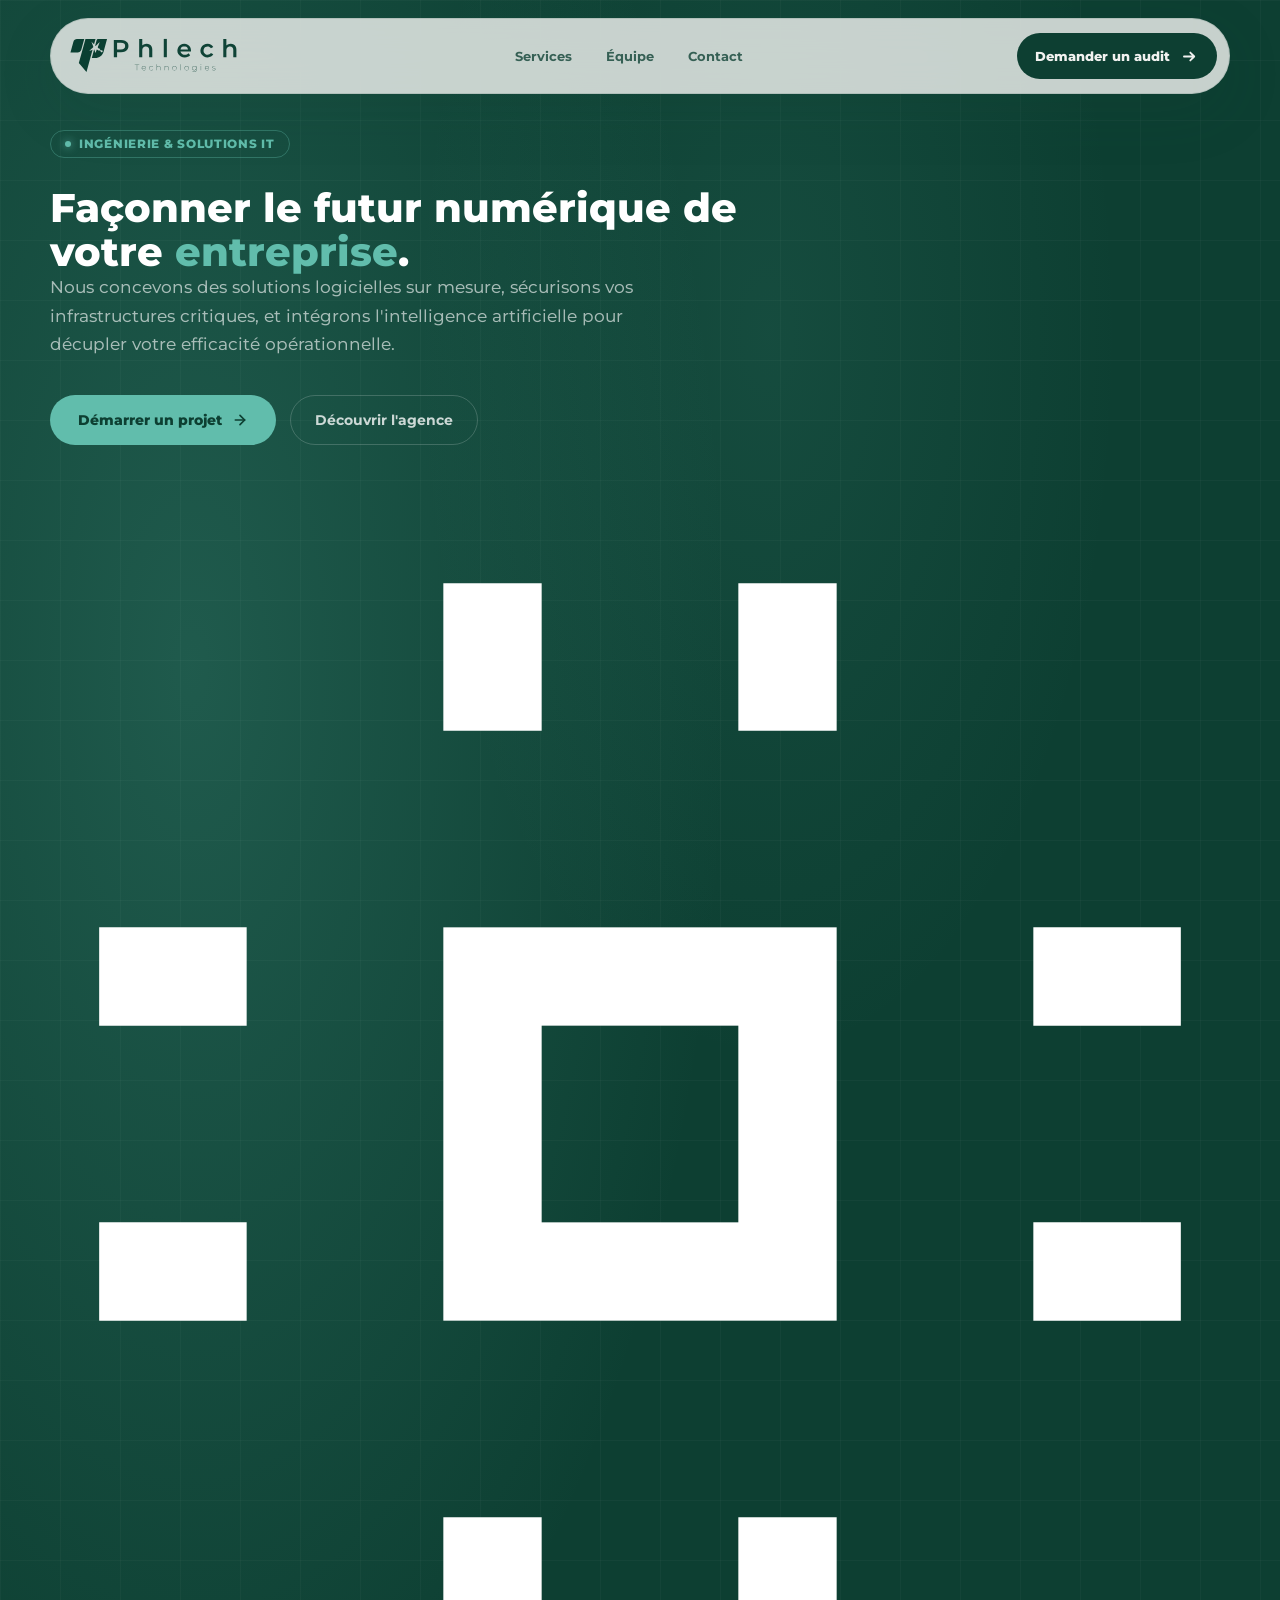
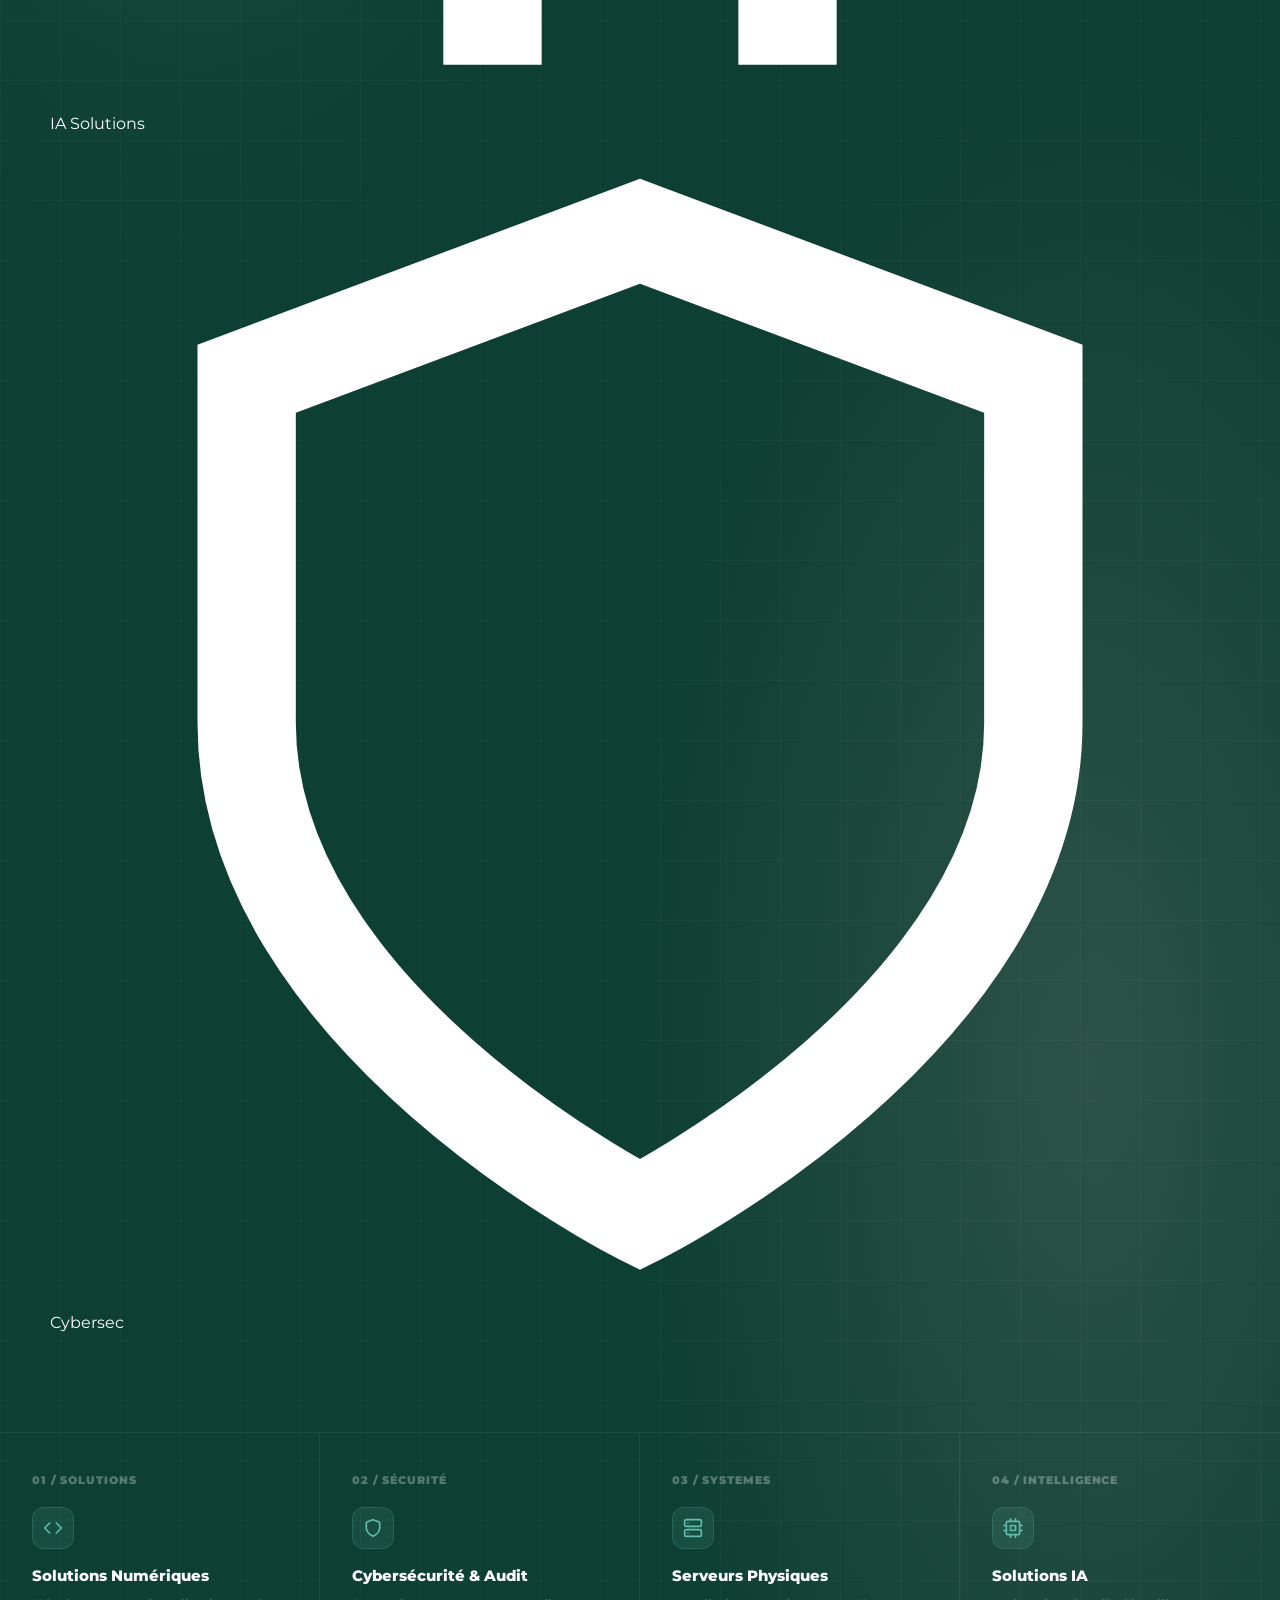
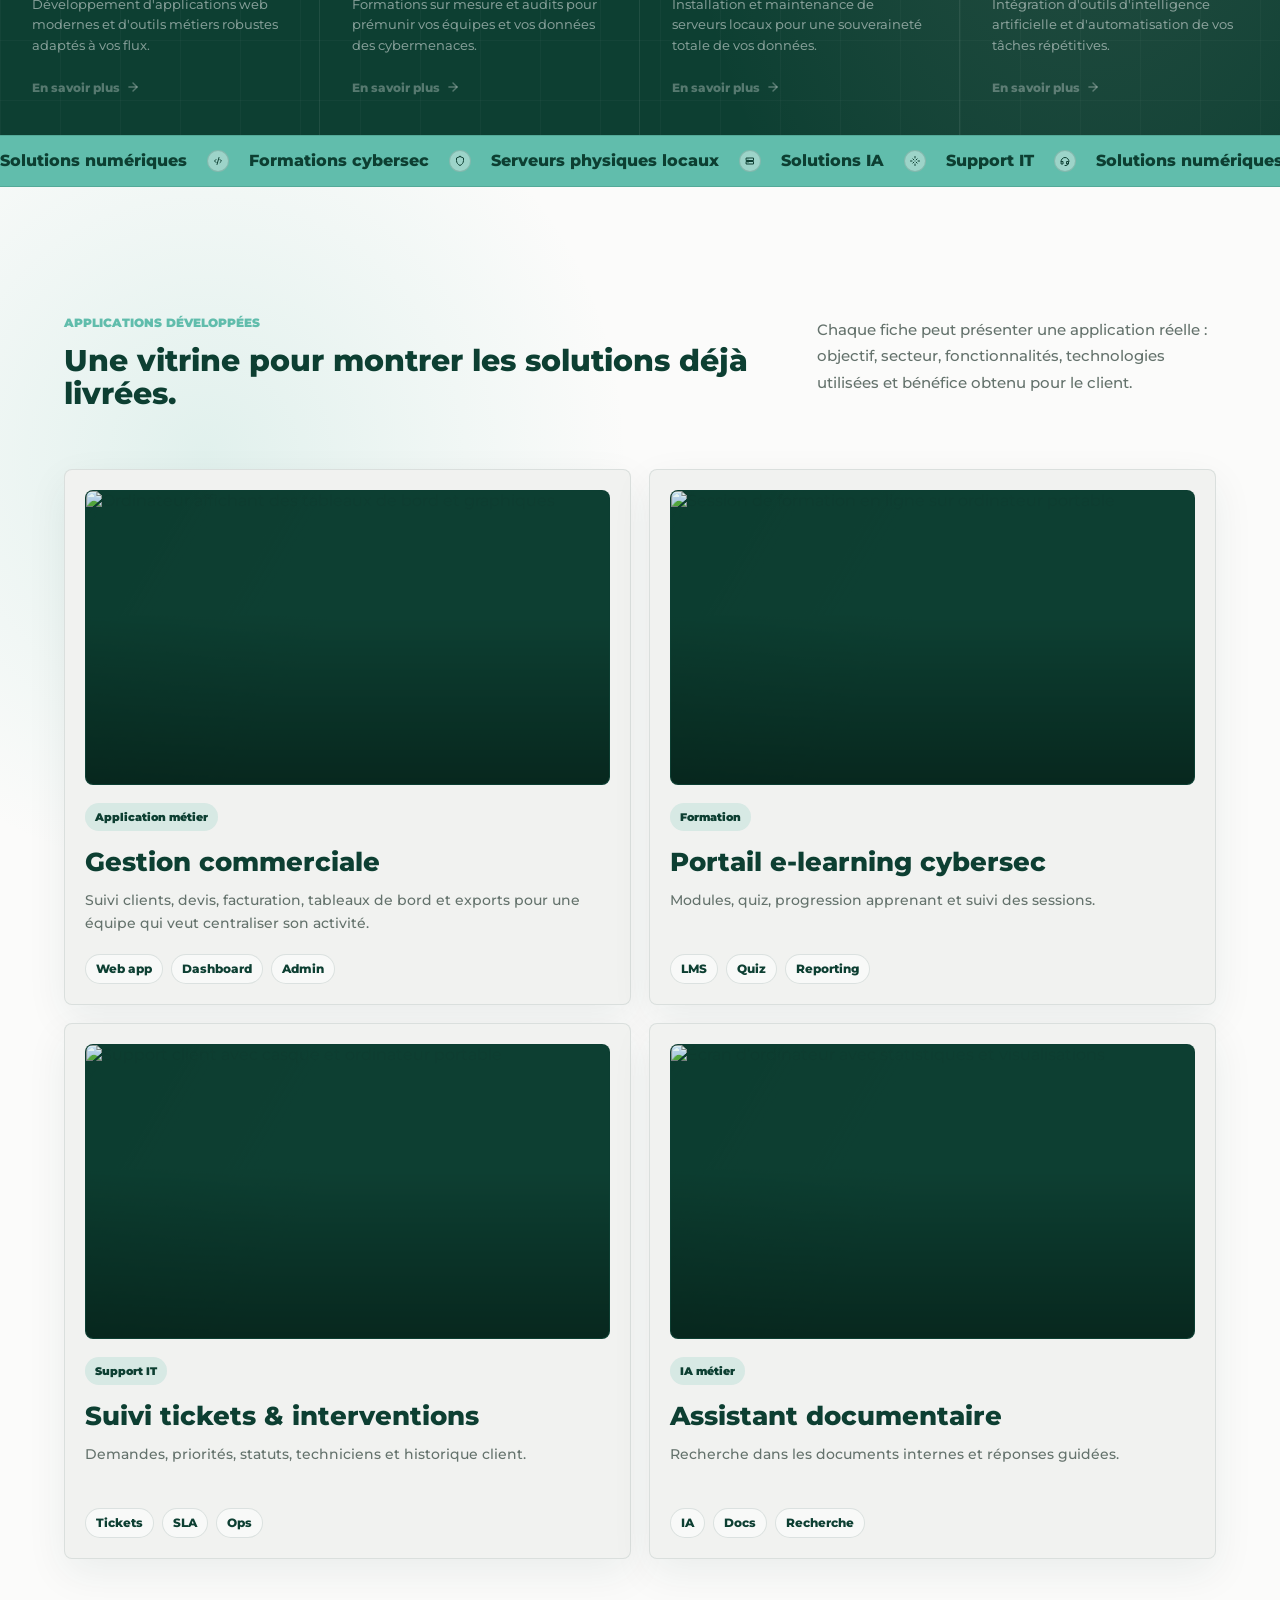
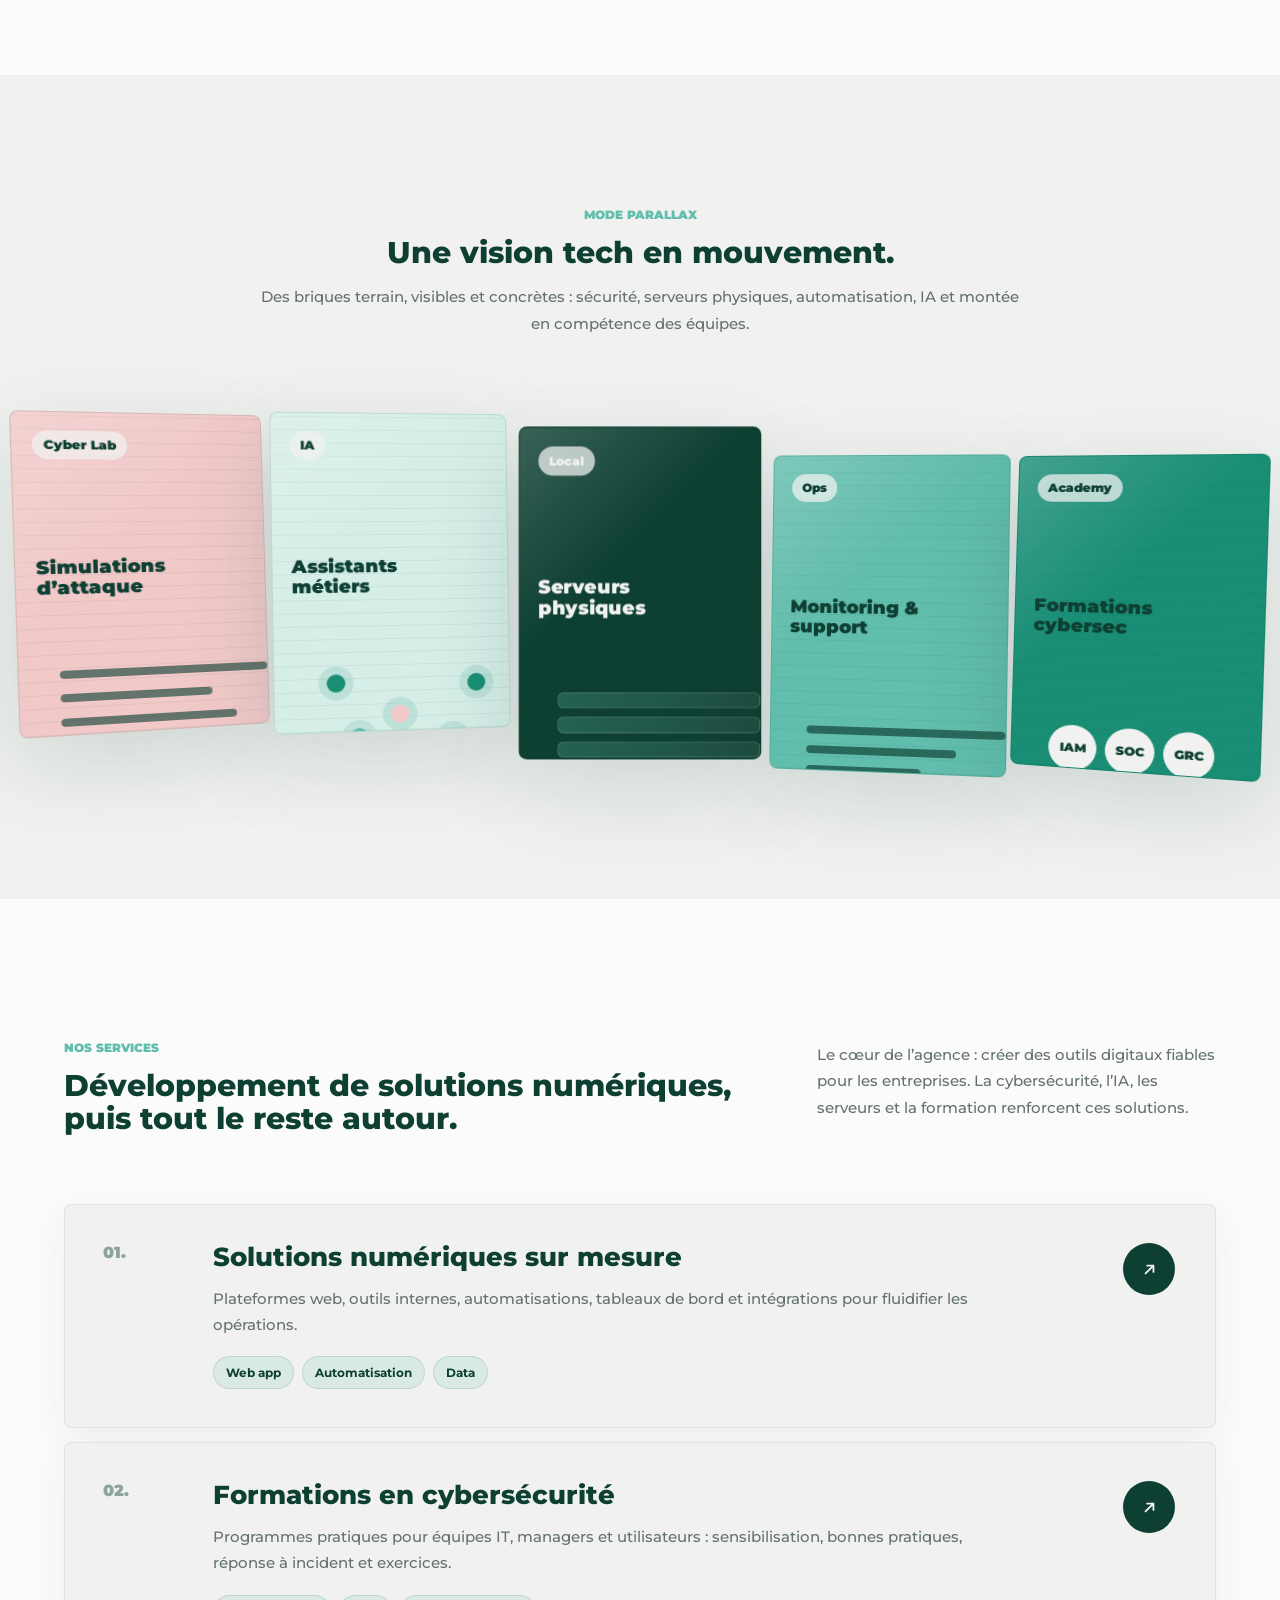
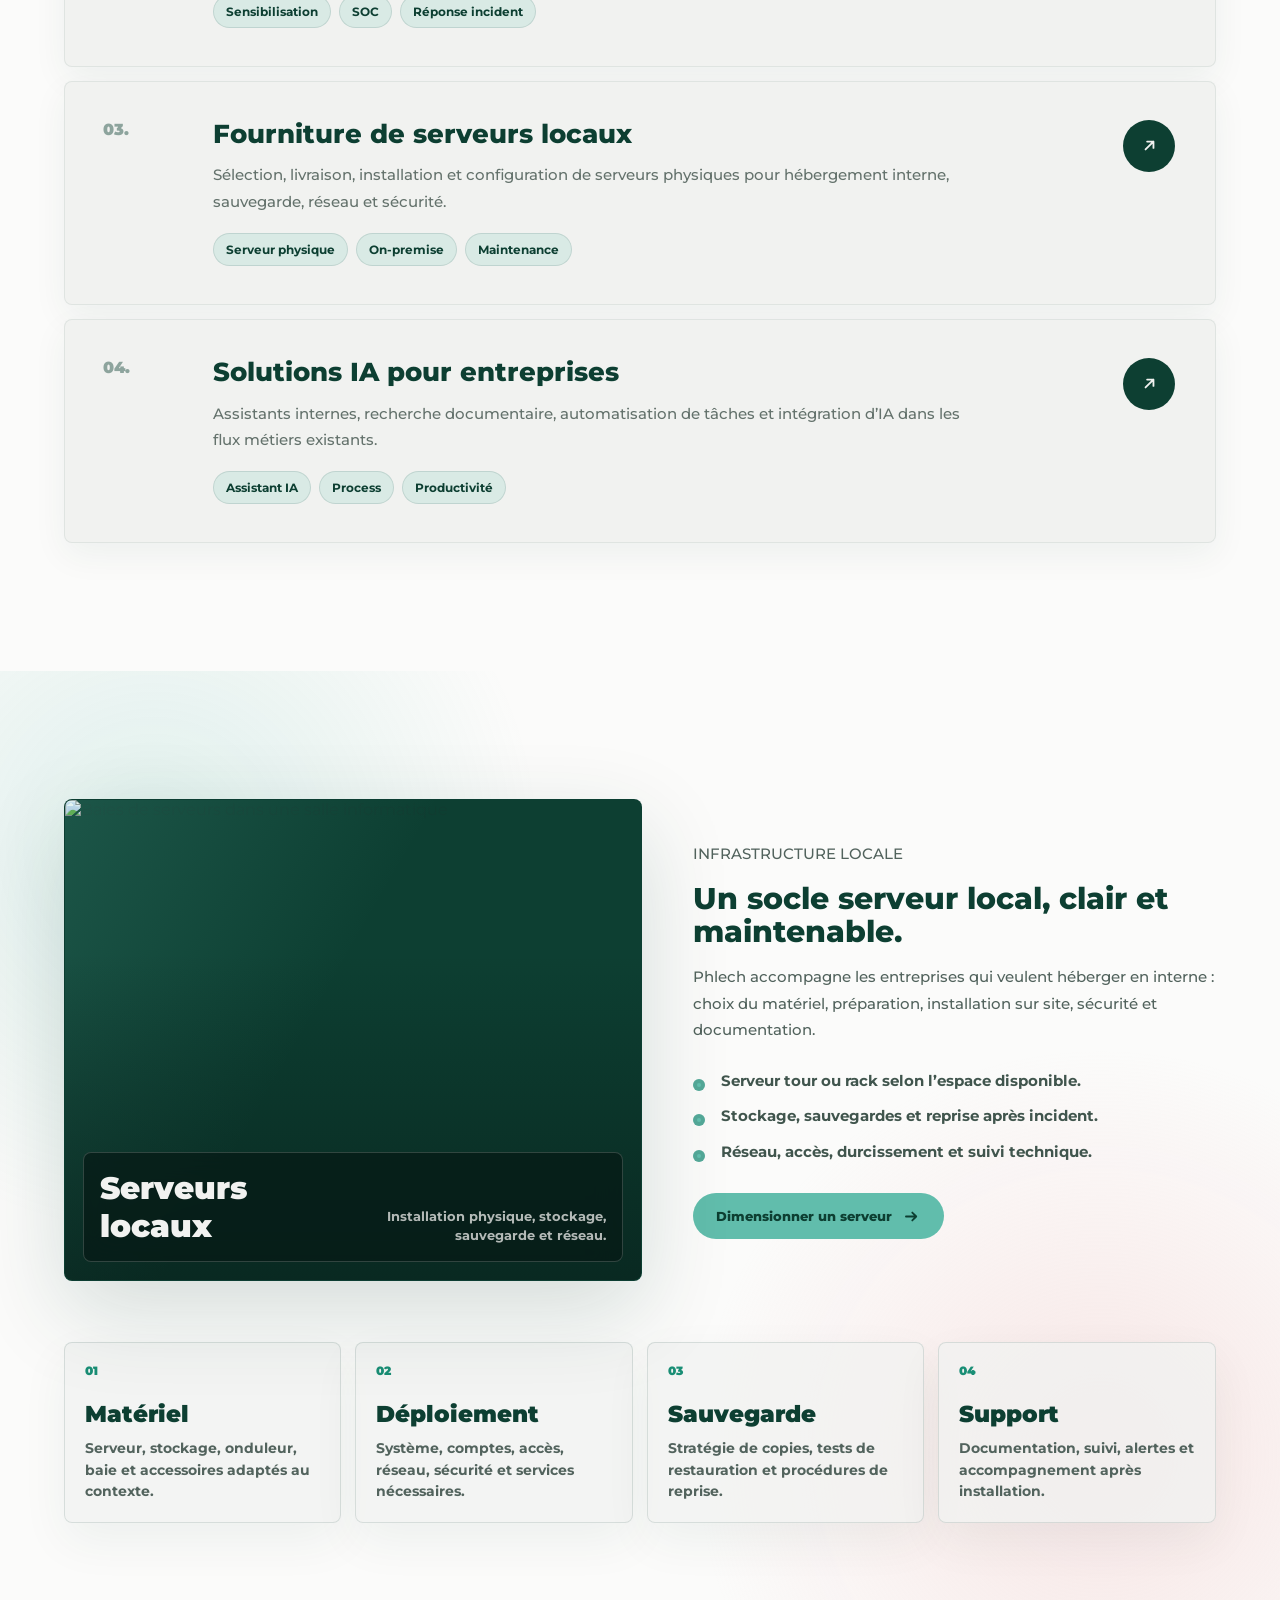
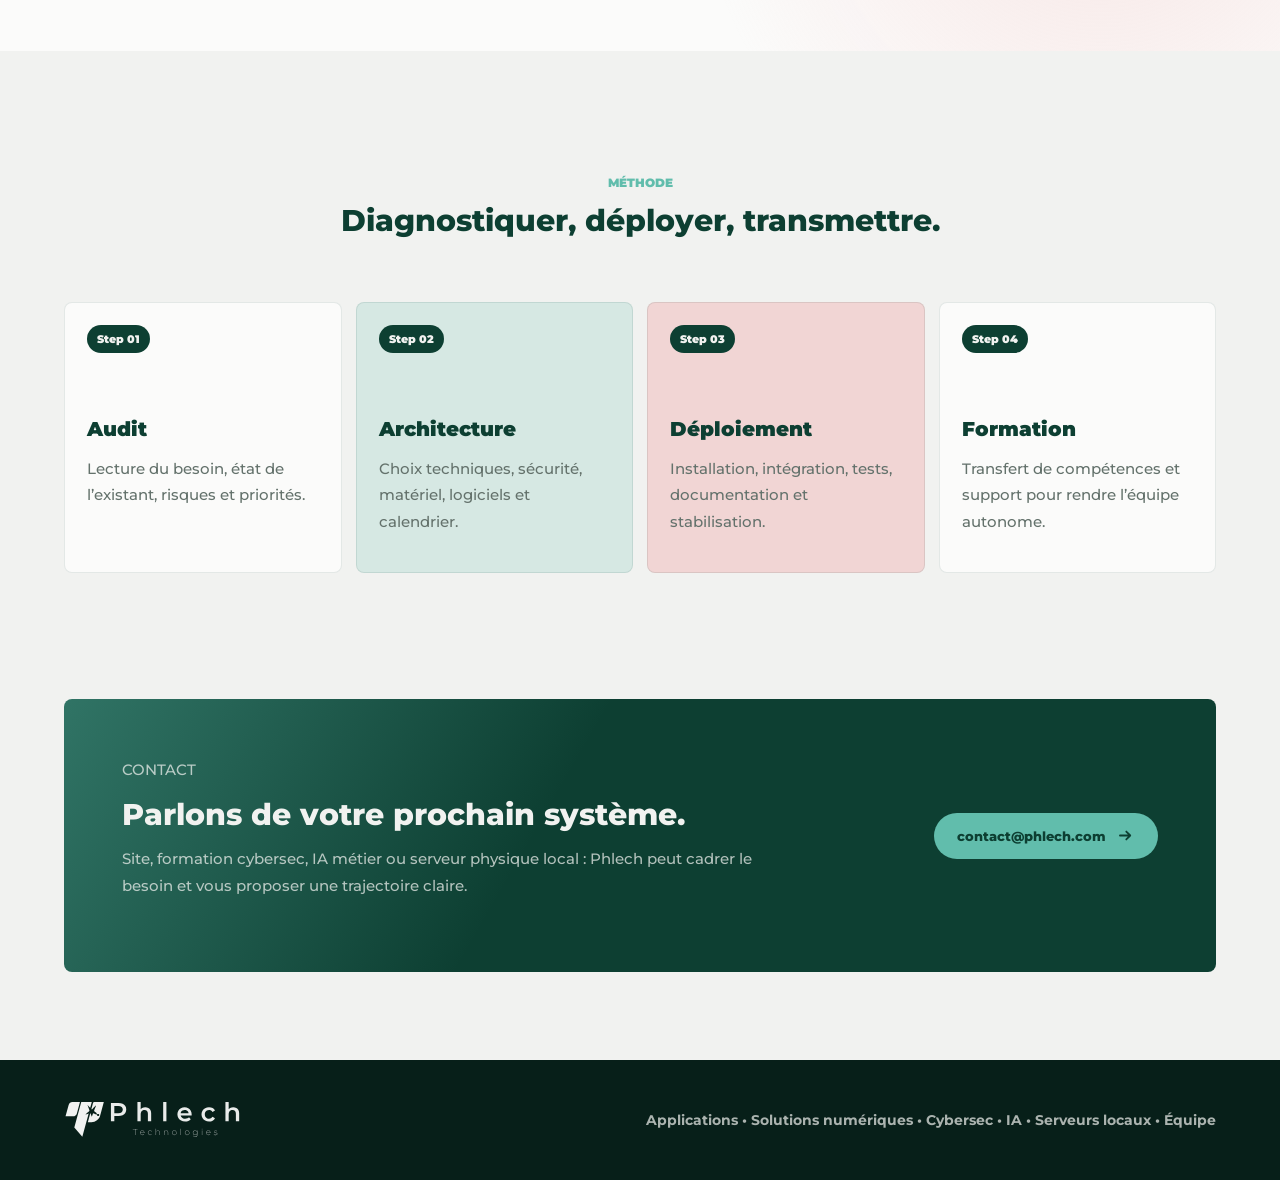
==== commit 36efc5f5: "Drafting new hero structure" ====
--- a/index.html
+++ b/index.html
@@ -38,21 +38,39 @@
       <main id="top">
         <section class="hero" id="top">
           <div class="hero-inner">
-            <div class="hero-head">
-              <span class="hero-badge">Ingénierie & Solutions IT</span>
-              <h1>Façonner le futur numérique de votre <em>entreprise</em>.</h1>
-              <p>
-                Nous concevons des solutions logicielles sur mesure, sécurisons vos infrastructures critiques, et intégrons l'intelligence artificielle pour décupler votre efficacité opérationnelle.
-              </p>
-              <div class="hero-ctas">
-                <a class="btn-dark-primary" href="#contact">
-                  <span>Démarrer un projet</span>
-                  <svg aria-hidden="true" width="16" height="16" viewBox="0 0 24 24" fill="none" stroke="currentColor" stroke-width="2.5" stroke-linecap="round" stroke-linejoin="round">
-                    <line x1="5" y1="12" x2="19" y2="12"></line>
-                    <polyline points="12 5 19 12 12 19"></polyline>
-                  </svg>
-                </a>
-                <a class="btn-dark-ghost" href="#services">Découvrir l'agence</a>
+            <div class="hero-content">
+              <div class="hero-head">
+                <span class="hero-badge">Ingénierie & Solutions IT</span>
+                <h1>Façonner le futur numérique de votre <em>entreprise</em>.</h1>
+                <p>
+                  Nous concevons des solutions logicielles sur mesure, sécurisons vos infrastructures critiques, et intégrons l'intelligence artificielle pour décupler votre efficacité opérationnelle.
+                </p>
+                <div class="hero-ctas">
+                  <a class="btn-dark-primary" href="#contact">
+                    <span>Démarrer un projet</span>
+                    <svg aria-hidden="true" width="16" height="16" viewBox="0 0 24 24" fill="none" stroke="currentColor" stroke-width="2.5" stroke-linecap="round" stroke-linejoin="round">
+                      <line x1="5" y1="12" x2="19" y2="12"></line>
+                      <polyline points="12 5 19 12 12 19"></polyline>
+                    </svg>
+                  </a>
+                  <a class="btn-dark-ghost" href="#services">Découvrir l'agence</a>
+                </div>
+              </div>
+            </div>
+
+            <div class="hero-visual" data-parallax-scope>
+              <div class="orb-container">
+                <div class="orb-core"></div>
+                <div class="orb-ring orb-ring-1"></div>
+                <div class="orb-ring orb-ring-2"></div>
+                <div class="orb-floating-card card-ai">
+                  <svg viewBox="0 0 24 24" fill="none" stroke="currentColor" stroke-width="2"><rect x="9" y="9" width="6" height="6"></rect><path d="M9 1v3M15 1v3M9 20v3M15 20v3M20 9h3M20 15h3M1 9h3M1 15h3"></path></svg>
+                  <span>IA Solutions</span>
+                </div>
+                <div class="orb-floating-card card-cyber">
+                  <svg viewBox="0 0 24 24" fill="none" stroke="currentColor" stroke-width="2"><path d="M12 22s8-4 8-10V5l-8-3-8 3v7c0 6 8 10 8 10z"></path></svg>
+                  <span>Cybersec</span>
+                </div>
               </div>
             </div>
           </div>
--- a/styles.css
+++ b/styles.css
@@ -1661,7 +1661,8 @@
 /* Spécificités pour les images des membres */
 .collage-capsule img[src*="louange"] { object-position: 50% 20%; }
 .collage-capsule img[src*="giovani"] { object-position: 50% 15%; }
-.collage-capsule img[src*="genevive"] { object-position: 50% 12%; }
+.collage-capsule img[src*="genevieve"] { object-position: 50% 12%; }
+.collage-capsule img[src*="leonel"] { object-position: 50% 25%; }
 .collage-capsule img[src*="esperand"] { object-position: 50% 10%; }
 .collage-capsule img[src*="cephas"] { object-position: 50% 10%; }
 .collage-capsule img[src*="cossou"] { object-position: 50% 10%; }
@@ -1883,7 +1884,8 @@
 
 .accordion-bg img[src*="louange"] { object-position: 50% 15%; }
 .accordion-bg img[src*="giovani"] { object-position: 50% 12%; }
-.accordion-bg img[src*="genevive"] { object-position: 50% 12%; }
+.accordion-bg img[src*="genevieve"] { object-position: 50% 12%; }
+.accordion-bg img[src*="leonel"] { object-position: 50% 25%; }
 .accordion-bg img[src*="esperand"] { object-position: 50% 10%; }
 .accordion-bg img[src*="cephas"] { object-position: 50% 10%; }
 .accordion-bg img[src*="cossou"] { object-position: 50% 10%; }
@@ -3515,3 +3517,5 @@
     transition: none !important;
   }
 }
+
+}
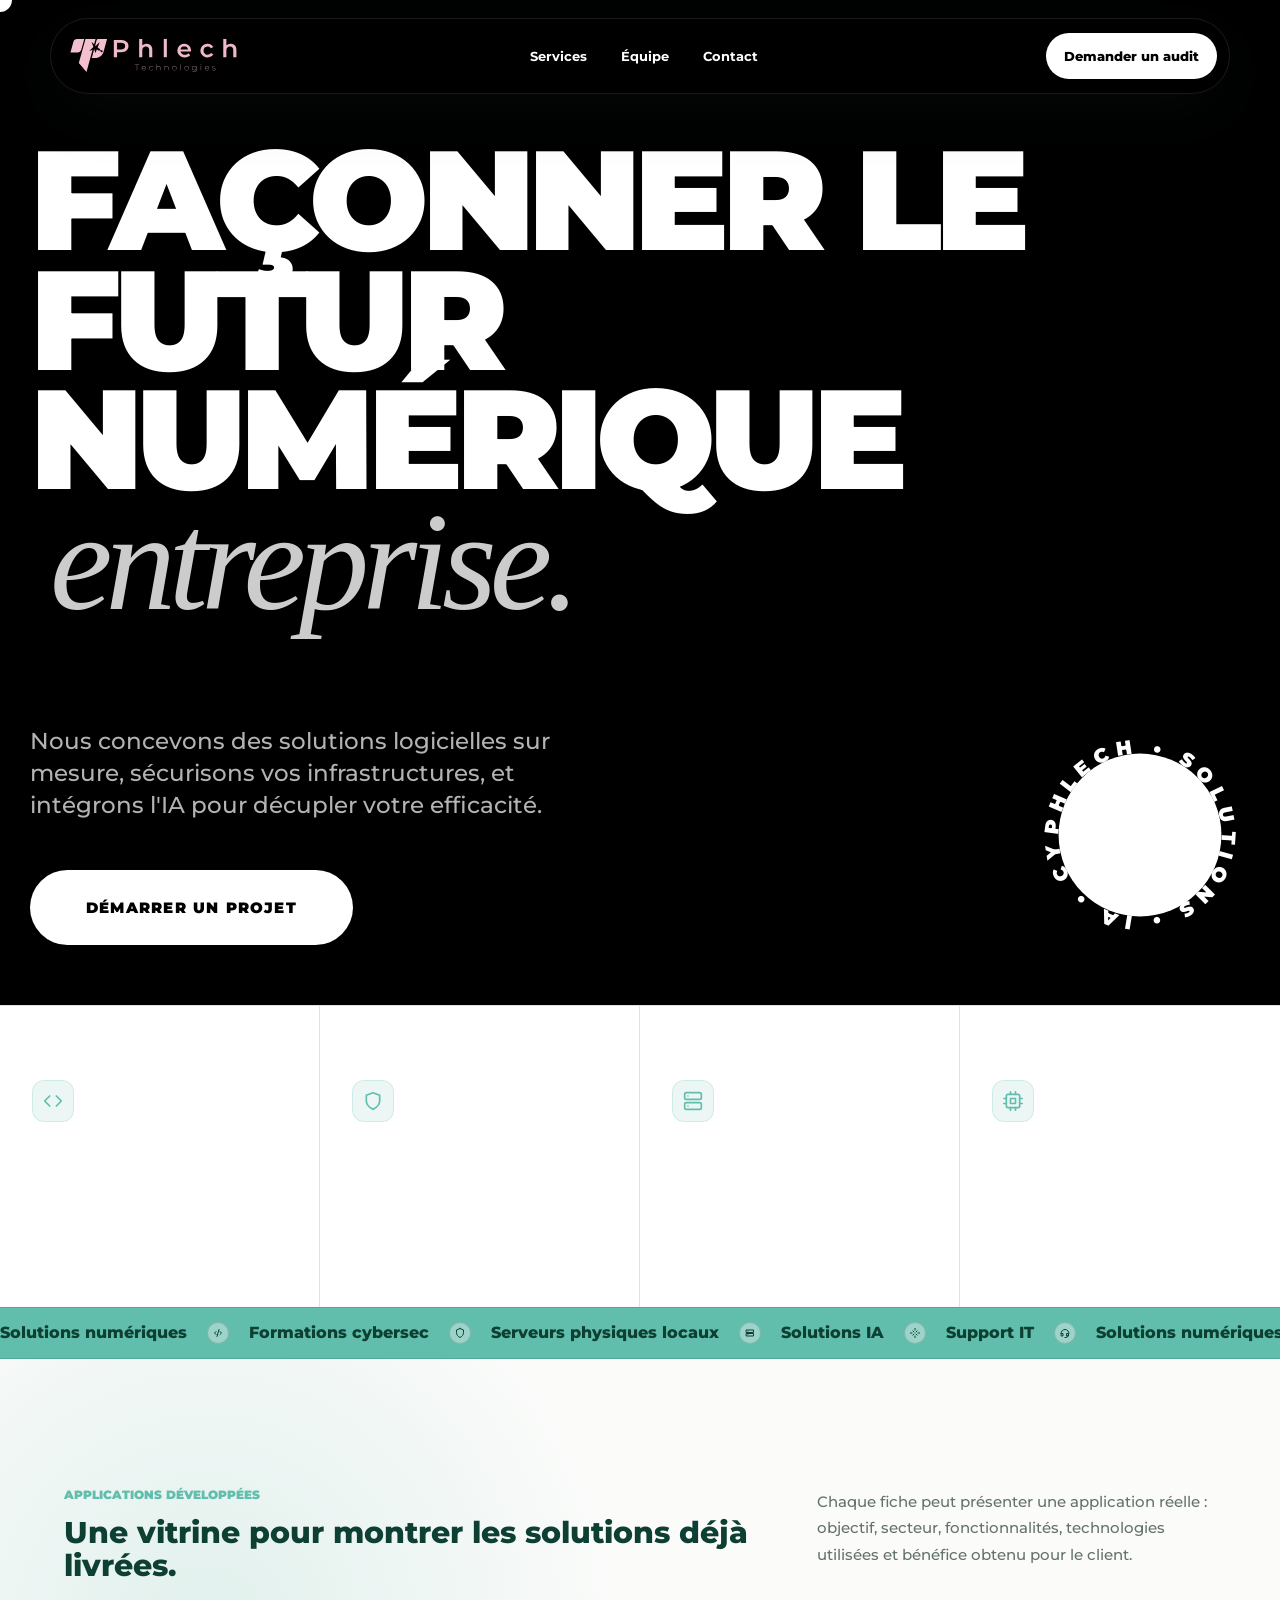
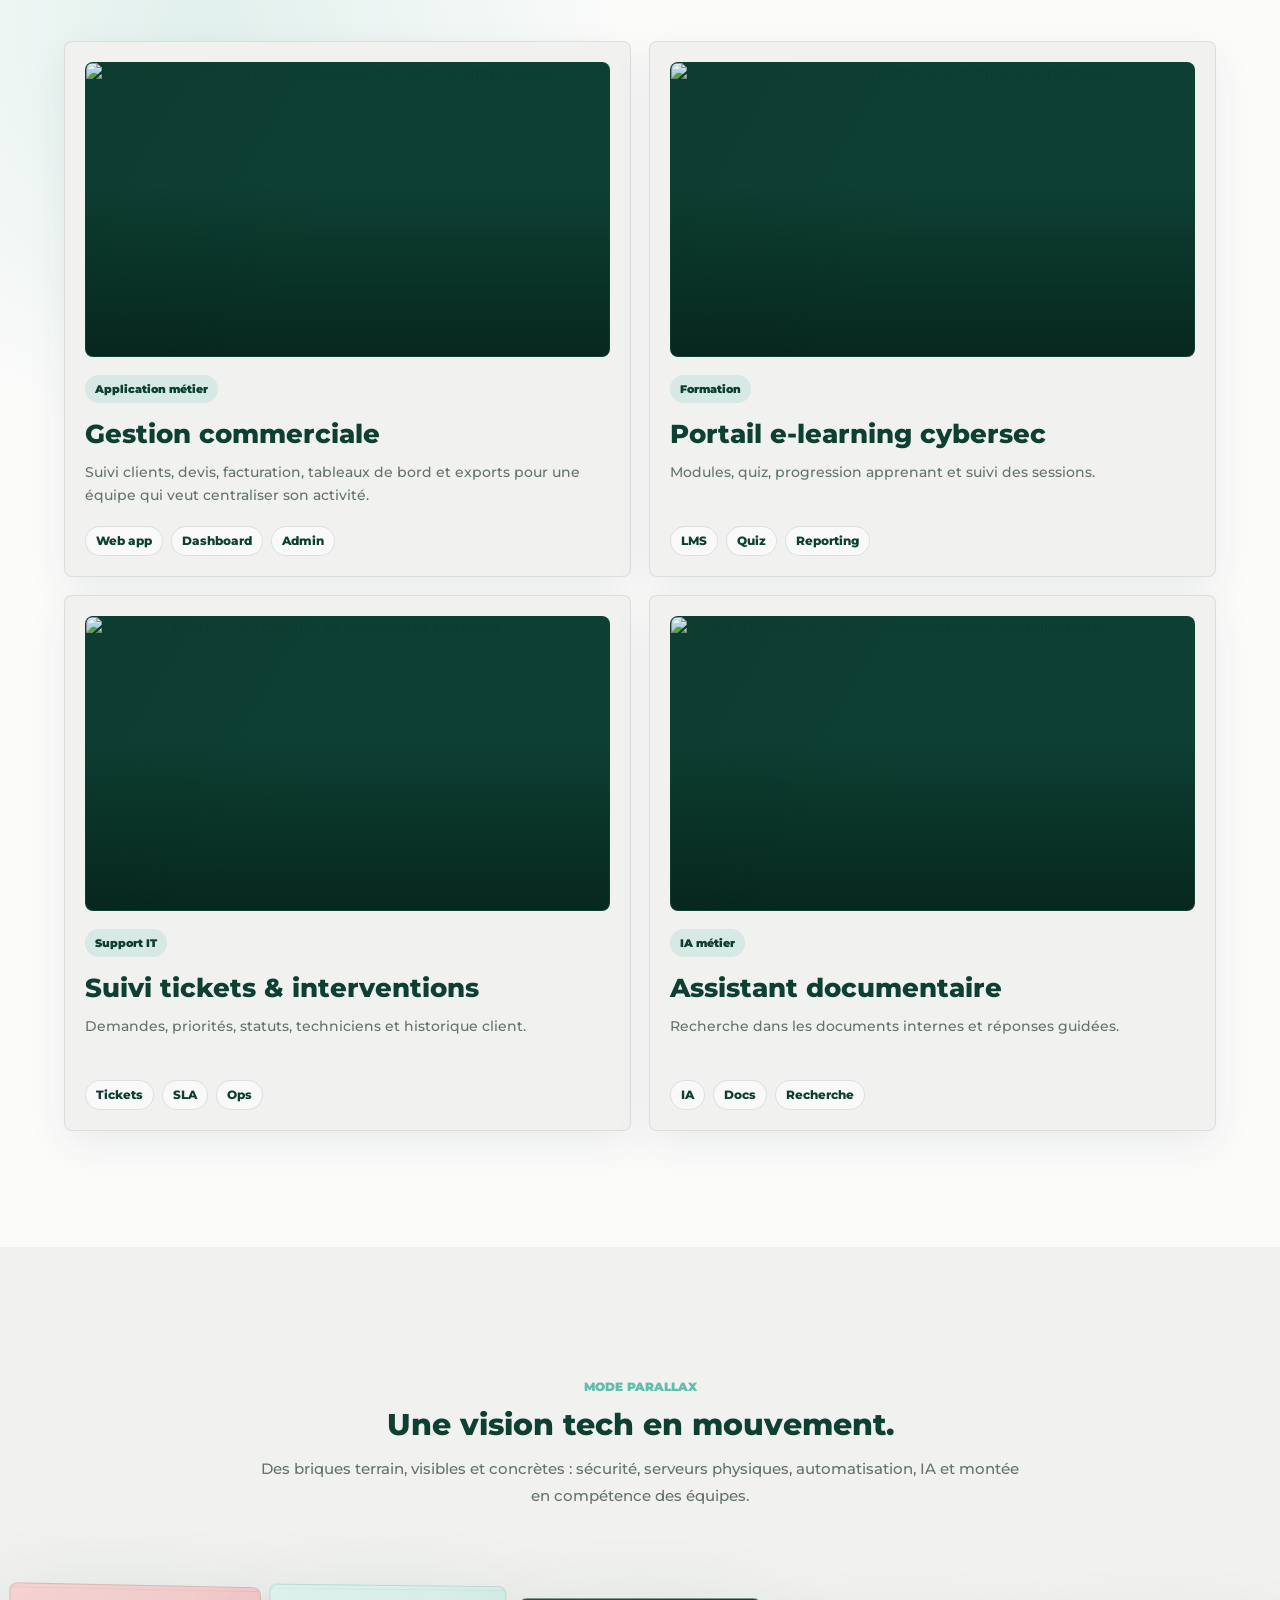
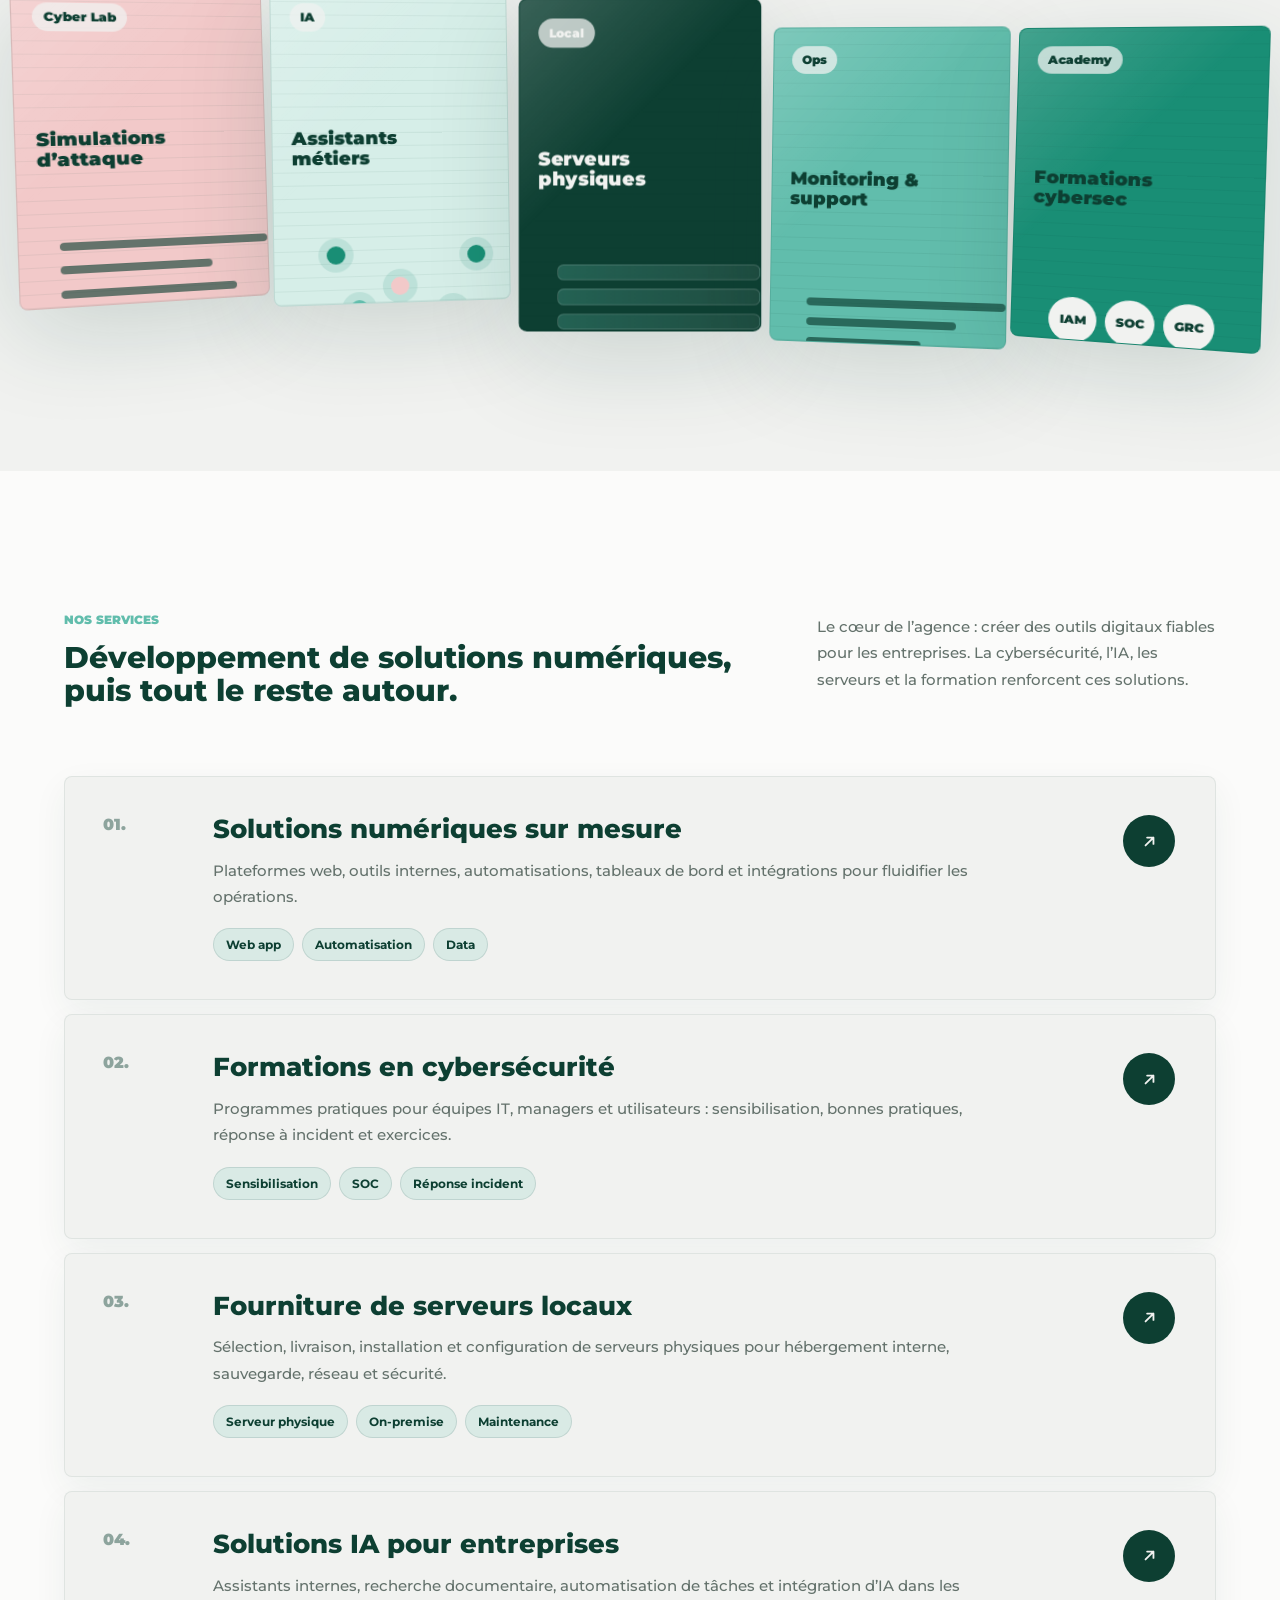
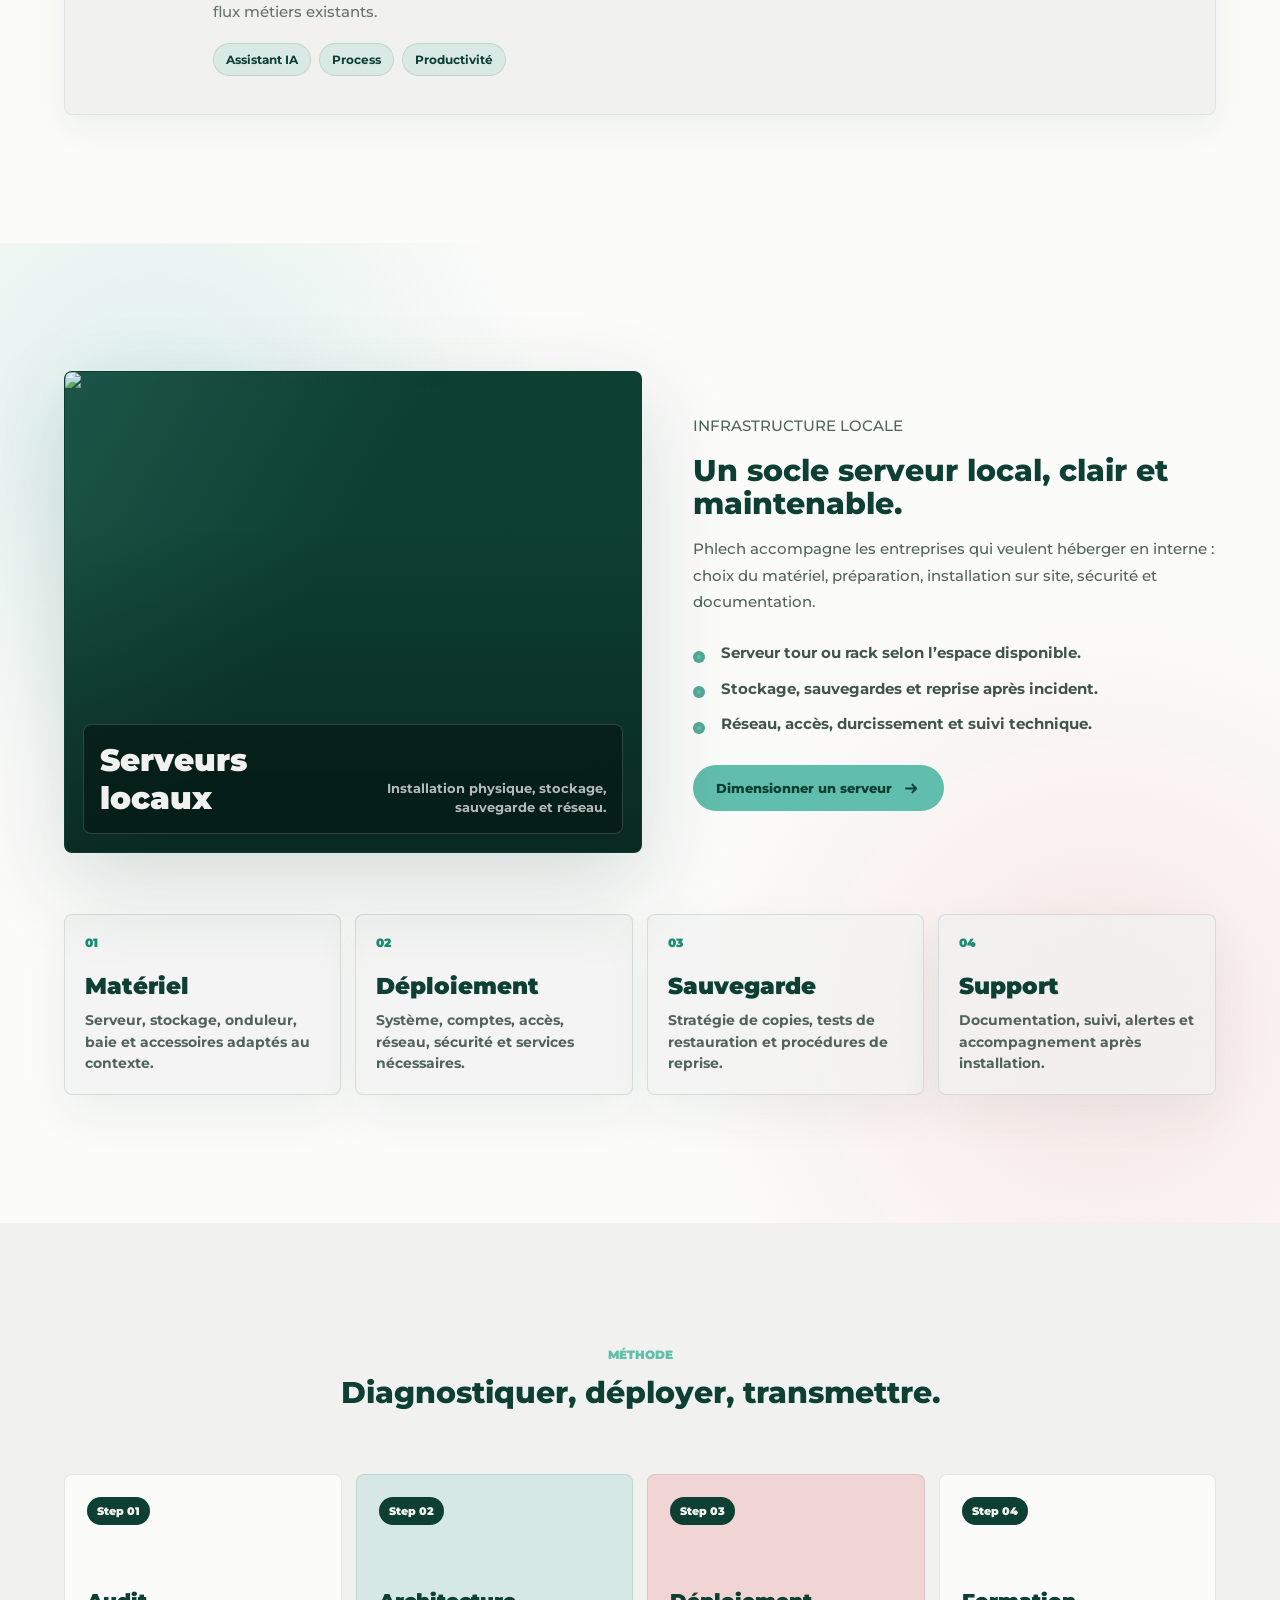
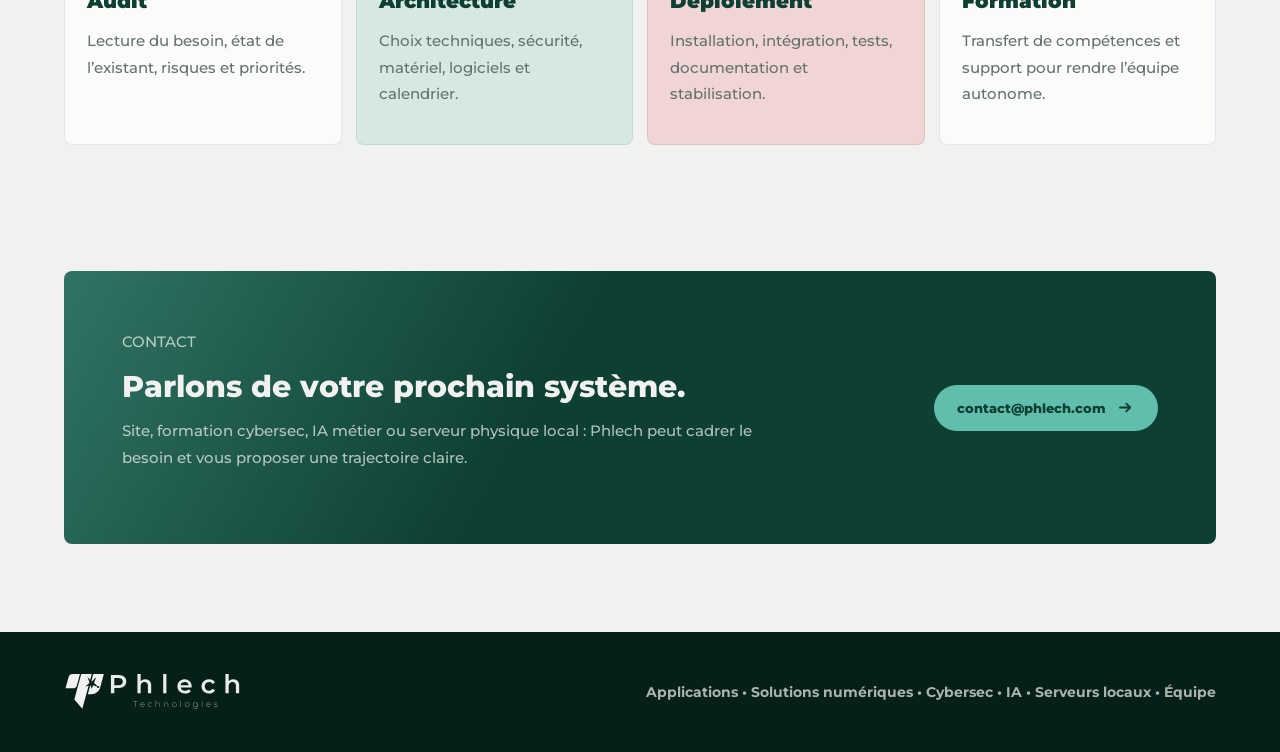
==== commit 0a6a7a52: "Complete transformation to Cuberto-inspired design with custom cursor and massive typography" ====
--- a/index.html
+++ b/index.html
@@ -16,64 +16,53 @@
     />
     <link rel="stylesheet" href="styles.css" />
   </head>
-  <body>
+  <body class="is-cuberto-style">
+    <div id="custom-cursor"></div>
     <div class="site-shell">
       <header class="site-header" data-header>
         <a class="brand" href="#top" aria-label="Phlech">
           <img src="assets/logo-horizontal-dark.svg" alt="Phlech" />
         </a>
         <nav class="main-nav" aria-label="Navigation principale">
-          <a href="#services">Services</a>
-          <a href="equipe.html">Équipe</a>
-          <a href="#contact">Contact</a>
+          <a href="#services" class="nav-link">Services</a>
+          <a href="equipe.html" class="nav-link">Équipe</a>
+          <a href="#contact" class="nav-link">Contact</a>
         </nav>
-        <a class="header-cta" href="#contact">
+        <a class="header-cta magnetic" href="#contact">
           <span>Demander un audit</span>
-          <svg aria-hidden="true" viewBox="0 0 24 24">
-            <path d="M5 12h13m-5-5 5 5-5 5" />
-          </svg>
         </a>
       </header>
 
       <main id="top">
-        <section class="hero" id="top">
-          <div class="hero-inner">
-            <div class="hero-content">
-              <div class="hero-head">
-                <span class="hero-badge">Ingénierie & Solutions IT</span>
-                <h1>Façonner le futur numérique de votre <em>entreprise</em>.</h1>
-                <p>
-                  Nous concevons des solutions logicielles sur mesure, sécurisons vos infrastructures critiques, et intégrons l'intelligence artificielle pour décupler votre efficacité opérationnelle.
-                </p>
-                <div class="hero-ctas">
-                  <a class="btn-dark-primary" href="#contact">
-                    <span>Démarrer un projet</span>
-                    <svg aria-hidden="true" width="16" height="16" viewBox="0 0 24 24" fill="none" stroke="currentColor" stroke-width="2.5" stroke-linecap="round" stroke-linejoin="round">
-                      <line x1="5" y1="12" x2="19" y2="12"></line>
-                      <polyline points="12 5 19 12 12 19"></polyline>
-                    </svg>
-                  </a>
-                  <a class="btn-dark-ghost" href="#services">Découvrir l'agence</a>
-                </div>
-              </div>
-            </div>
-
-            <div class="hero-visual" data-parallax-scope>
-              <div class="orb-container">
-                <div class="orb-core"></div>
-                <div class="orb-ring orb-ring-1"></div>
-                <div class="orb-ring orb-ring-2"></div>
-                <div class="orb-floating-card card-ai">
-                  <svg viewBox="0 0 24 24" fill="none" stroke="currentColor" stroke-width="2"><rect x="9" y="9" width="6" height="6"></rect><path d="M9 1v3M15 1v3M9 20v3M15 20v3M20 9h3M20 15h3M1 9h3M1 15h3"></path></svg>
-                  <span>IA Solutions</span>
-                </div>
-                <div class="orb-floating-card card-cyber">
-                  <svg viewBox="0 0 24 24" fill="none" stroke="currentColor" stroke-width="2"><path d="M12 22s8-4 8-10V5l-8-3-8 3v7c0 6 8 10 8 10z"></path></svg>
-                  <span>Cybersec</span>
-                </div>
-              </div>
-            </div>
-          </div>
+        <section class="hero-cuberto" id="top">
+          <div class="hero-cuberto-inner">
+            <div class="hero-title-wrap">
+              <h1 class="reveal-text">Façonner le futur</h1>
+              <h1 class="reveal-text">numérique <em>entreprise.</em></h1>
+            </div>
+            
+            <div class="hero-bottom">
+              <div class="hero-description">
+                <p>Nous concevons des solutions logicielles sur mesure, sécurisons vos infrastructures, et intégrons l'IA pour décupler votre efficacité.</p>
+                <div class="hero-actions">
+                  <a href="#contact" class="btn-cuberto magnetic">Démarrer un projet</a>
+                </div>
+              </div>
+              <div class="hero-tag">
+                <div class="tag-circle">
+                  <svg viewBox="0 0 100 100">
+                    <path id="circlePath" d="M 50, 50 m -37, 0 a 37,37 0 1,1 74,0 a 37,37 0 1,1 -74,0" />
+                    <text>
+                      <textPath href="#circlePath">
+                        PHLECH • SOLUTIONS • IA • CYBER • INFRA • 
+                      </textPath>
+                    </text>
+                  </svg>
+                </div>
+              </div>
+            </div>
+          </div>
+        </section>
 
           <div class="hero-offers">
             <a href="#services" class="hero-offer">
--- a/styles.css
+++ b/styles.css
@@ -180,46 +180,173 @@
 }
 
 /* ============================================================
+   CUBERTO STYLE TRANSFORMATION
+   ============================================================ */
+:root {
+  --cuberto-bg: #000;
+  --cuberto-text: #fff;
+  --cuberto-accent: #61bdac;
+}
+
+#custom-cursor {
+  position: fixed;
+  top: 0;
+  left: 0;
+  width: 24px;
+  height: 24px;
+  background: #fff;
+  border-radius: 50%;
+  pointer-events: none;
+  z-index: 9999;
+  mix-blend-mode: difference;
+  transition: transform 0.1s ease-out, width 0.3s ease, height 0.3s ease;
+  transform: translate(-50%, -50%);
+}
+
+#custom-cursor.active {
+  transform: translate(-50%, -50%) scale(4);
+}
+
+.hero-cuberto {
+  min-height: 100vh;
+  background: var(--cuberto-bg);
+  color: var(--cuberto-text);
+  display: flex;
+  flex-direction: column;
+  justify-content: center;
+  padding: 140px 0 60px;
+  overflow: hidden;
+}
+
+.hero-cuberto-inner {
+  width: min(1340px, calc(100% - 60px));
+  margin: 0 auto;
+}
+
+.hero-title-wrap {
+  margin-bottom: 80px;
+}
+
+.hero-title-wrap h1 {
+  font-size: clamp(3.2rem, 11vw, 9.5rem);
+  line-height: 0.85;
+  font-weight: 900;
+  margin: 0;
+  text-transform: uppercase;
+  letter-spacing: -0.05em;
+}
+
+.hero-title-wrap h1 em {
+  font-style: italic;
+  font-weight: 400;
+  font-family: serif;
+  text-transform: lowercase;
+  opacity: 0.8;
+  padding-left: 20px;
+}
+
+.hero-bottom {
+  display: flex;
+  justify-content: space-between;
+  align-items: flex-end;
+  margin-top: 60px;
+}
+
+.hero-description {
+  max-width: 520px;
+}
+
+.hero-description p {
+  font-size: clamp(1.1rem, 1.8vw, 1.5rem);
+  line-height: 1.4;
+  color: rgba(255, 255, 255, 0.7);
+  margin-bottom: 48px;
+  font-weight: 500;
+}
+
+.btn-cuberto {
+  display: inline-flex;
+  padding: 28px 56px;
+  background: #fff;
+  color: #000;
+  border-radius: 99px;
+  font-weight: 900;
+  text-transform: uppercase;
+  letter-spacing: 0.08em;
+  font-size: 0.95rem;
+  transition: transform 0.4s cubic-bezier(0.16, 1, 0.3, 1);
+}
+
+.hero-tag {
+  width: 220px;
+  height: 220px;
+  position: relative;
+}
+
+.tag-circle {
+  width: 100%;
+  height: 100%;
+  animation: rotateTag 20s linear infinite;
+}
+
+.tag-circle svg { fill: #fff; }
+.tag-circle text { font-size: 9px; font-weight: 900; text-transform: uppercase; letter-spacing: 3px; }
+
+@keyframes rotateTag { from { transform: rotate(0deg); } to { transform: rotate(360deg); } }
+
+.reveal-text {
+  opacity: 0;
+  transform: translateY(100px);
+  animation: revealUp 1.2s cubic-bezier(0.16, 1, 0.3, 1) forwards;
+}
+
+.reveal-text:nth-child(2) { animation-delay: 0.15s; }
+
+@keyframes revealUp { to { opacity: 1; transform: translateY(0); } }
+
+.is-cuberto-style .site-header {
+  background: rgba(0,0,0,0.3);
+  backdrop-filter: blur(20px);
+  border-color: rgba(255,255,255,0.1);
+}
+
+.is-cuberto-style .site-header .brand img {
+  filter: invert(1);
+}
+
+.is-cuberto-style .main-nav a {
+  color: #fff;
+}
+
+.is-cuberto-style .header-cta {
+  background: #fff;
+  color: #000;
+}
+
+/* ============================================================
    HERO PAGE D'ACCUEIL — Design editorial sombre + offres
    ============================================================ */
 .hero {
   position: relative;
   overflow: hidden;
-  min-height: 100vh;
+  min-height: 85vh;
   display: flex;
-  flex-direction: column;
-  justify-content: center;
+  align-items: center;
   padding-top: 130px;
-  padding-bottom: 0;
-  background: var(--green-950);
-  color: #fff;
-}
-
-/* Fond dégradé animé en mesh */
+  background: var(--stone-050);
+}
+
+/* Background subtle gradient */
 .hero::before {
   content: '';
   position: absolute;
   inset: 0;
-  z-index: 0;
-  background:
-    radial-gradient(ellipse 70% 60% at 15% 20%, rgba(97, 189, 172, 0.22) 0%, transparent 60%),
-    radial-gradient(ellipse 60% 50% at 85% 80%, rgba(242, 201, 201, 0.14) 0%, transparent 60%),
-    radial-gradient(ellipse 50% 40% at 60% 10%, rgba(97, 189, 172, 0.1) 0%, transparent 55%);
-  animation: heroMeshDrift 14s ease-in-out infinite alternate;
+  background: radial-gradient(circle at 80% 20%, rgba(97, 189, 172, 0.05), transparent 50%);
   pointer-events: none;
 }
 
-/* Grille subtile */
 .hero::after {
-  content: '';
-  position: absolute;
-  inset: 0;
-  z-index: 0;
-  background-image:
-    linear-gradient(rgba(255,255,255,0.028) 1px, transparent 1px),
-    linear-gradient(90deg, rgba(255,255,255,0.028) 1px, transparent 1px);
-  background-size: 60px 60px;
-  pointer-events: none;
+  display: none;
 }
 
 @keyframes heroMeshDrift {
@@ -228,13 +355,20 @@
   100% { opacity: 1; background-position: 5% 3%; }
 }
 
-/* Conteneur intérieur */
 .hero-inner {
   position: relative;
-  z-index: 1;
-  width: min(1180px, calc(100% - 40px));
+  z-index: 2;
+  width: min(1280px, calc(100% - 40px));
   margin: 0 auto;
-  padding-bottom: clamp(60px, 8vw, 100px);
+  display: flex;
+  align-items: center;
+  justify-content: space-between;
+  gap: 40px;
+}
+
+.hero-content {
+  flex: 1.2;
+  max-width: 700px;
 }
 
 /* Bloc titre */
@@ -245,16 +379,14 @@
 
 .hero-badge {
   display: inline-flex;
-  align-items: center;
-  gap: 8px;
-  padding: 6px 14px;
-  border: 1px solid rgba(97, 189, 172, 0.35);
+  padding: 8px 16px;
+  background: rgba(25, 142, 117, 0.08);
+  color: var(--green-700);
   border-radius: 99px;
-  color: var(--mint-500);
-  font-size: 0.73rem;
   font-weight: 800;
-  letter-spacing: 0.06em;
+  font-size: 0.78rem;
   text-transform: uppercase;
+  letter-spacing: 0.05em;
   margin-bottom: 28px;
 }
 
@@ -263,37 +395,33 @@
   width: 6px;
   height: 6px;
   border-radius: 50%;
-  background: var(--mint-500);
-  box-shadow: 0 0 8px var(--mint-500);
+  background: var(--green-700);
+  box-shadow: 0 0 8px var(--green-700);
   animation: heroBadgePulse 2.4s infinite;
 }
 
-@keyframes heroBadgePulse {
-  0%, 100% { opacity: 1; transform: scale(1); }
-  50%       { opacity: 0.4; transform: scale(0.8); }
-}
-
 .hero-head h1 {
-  margin: 0 0 24px;
-  font-size: clamp(2.4rem, 4.8vw, 4.2rem);
+  font-size: clamp(2.8rem, 6vw, 4.6rem);
   line-height: 1.05;
   font-weight: 900;
-  letter-spacing: -0.03em;
-  color: #fff;
+  margin: 0 0 28px 0;
+  color: var(--green-950);
+  letter-spacing: -0.02em;
 }
 
 .hero-head h1 em {
   font-style: normal;
-  color: var(--mint-500);
+  background: linear-gradient(135deg, var(--green-700), var(--mint-500));
+  -webkit-background-clip: text;
+  -webkit-text-fill-color: transparent;
 }
 
 .hero-head p {
-  max-width: 620px;
-  margin: 0 0 36px;
-  color: rgba(255, 255, 255, 0.62);
-  font-size: clamp(0.98rem, 1.3vw, 1.12rem);
-  line-height: 1.72;
-  font-weight: 450;
+  font-size: clamp(1.1rem, 1.5vw, 1.3rem);
+  line-height: 1.6;
+  color: var(--muted);
+  max-width: 600px;
+  margin-bottom: 40px;
 }
 
 /* CTA buttons */
@@ -304,51 +432,121 @@
 }
 
 .hero-ctas .btn-dark-primary {
+  padding: 0 32px;
+  min-height: 56px;
+  background: var(--green-950);
+  color: #fff;
+  border-radius: 99px;
   display: inline-flex;
   align-items: center;
-  gap: 10px;
-  padding: 0 28px;
-  min-height: 50px;
-  background: var(--mint-500);
-  color: var(--green-950);
-  border-radius: 999px;
+  gap: 12px;
+  font-weight: 800;
   font-size: 0.9rem;
+  text-decoration: none;
+  transition: transform 0.2s ease, box-shadow 0.2s ease;
+}
+
+.hero-ctas .btn-dark-primary:hover {
+  transform: translateY(-2px);
+  box-shadow: 0 12px 30px rgba(13, 63, 50, 0.2);
+}
+
+.hero-ctas .btn-dark-ghost {
+  padding: 0 32px;
+  min-height: 56px;
+  border: 1px solid var(--line);
+  color: var(--green-950);
+  border-radius: 99px;
   font-weight: 800;
+  font-size: 0.88rem;
   text-decoration: none;
-  transition: background 0.25s ease, transform 0.3s cubic-bezier(0.16,1,0.3,1);
-}
-
-.hero-ctas .btn-dark-primary:hover {
-  background: #7de8cf;
-  transform: translateY(-2px);
-}
-
-.hero-ctas .btn-dark-ghost {
   display: inline-flex;
   align-items: center;
   gap: 8px;
-  padding: 0 24px;
-  min-height: 50px;
-  border: 1px solid rgba(255,255,255,0.18);
-  border-radius: 999px;
-  color: rgba(255,255,255,0.78);
-  font-size: 0.88rem;
-  font-weight: 700;
-  text-decoration: none;
-  transition: border-color 0.25s ease, color 0.25s ease, transform 0.3s cubic-bezier(0.16,1,0.3,1);
+  transition: background 0.2s ease, transform 0.2s ease;
 }
 
 .hero-ctas .btn-dark-ghost:hover {
-  border-color: rgba(255,255,255,0.45);
-  color: #fff;
+  background: rgba(13, 63, 50, 0.04);
   transform: translateY(-2px);
+}
+
+/* Visuel Interactif Phlech Orb */
+.hero-visual {
+  flex: 0.8;
+  display: flex;
+  justify-content: center;
+  align-items: center;
+  height: 500px;
+  position: relative;
+}
+
+.orb-container {
+  position: relative;
+  width: 360px;
+  height: 360px;
+  transform: translate(var(--mx, 0), var(--my, 0));
+  transition: transform 0.1s ease-out;
+}
+
+.orb-core {
+  position: absolute;
+  inset: 20%;
+  background: radial-gradient(circle at 30% 30%, var(--mint-500), var(--green-700));
+  border-radius: 50%;
+  box-shadow: 0 0 80px rgba(25, 142, 117, 0.35);
+  animation: orbFloat 6s ease-in-out infinite;
+}
+
+.orb-ring {
+  position: absolute;
+  inset: 0;
+  border: 1px solid rgba(25, 142, 117, 0.1);
+  border-radius: 50%;
+}
+
+.orb-ring-1 { animation: rotate 15s linear infinite; }
+.orb-ring-2 { inset: -15%; border-style: dashed; animation: rotate 25s linear infinite reverse; }
+
+.orb-floating-card {
+  position: absolute;
+  padding: 14px 20px;
+  background: rgba(255, 255, 255, 0.8);
+  backdrop-filter: blur(12px);
+  border: 1px solid rgba(255, 255, 255, 0.5);
+  border-radius: 16px;
+  display: flex;
+  align-items: center;
+  gap: 12px;
+  box-shadow: 0 20px 40px rgba(13, 63, 50, 0.1);
+  font-weight: 800;
+  font-size: 0.85rem;
+  color: var(--green-950);
+}
+
+.orb-floating-card svg { width: 22px; height: 22px; color: var(--green-700); }
+.card-ai { top: 0; right: -20px; animation: cardFloat 5s ease-in-out infinite; }
+.card-cyber { bottom: 10%; left: -30px; animation: cardFloat 7s ease-in-out infinite 1s; }
+
+@keyframes orbFloat { 0%, 100% { transform: translateY(0) scale(1); } 50% { transform: translateY(-20px) scale(1.02); } }
+@keyframes cardFloat { 0%, 100% { transform: translateY(0); } 50% { transform: translateY(-15px); } }
+@keyframes rotate { from { transform: rotate(0deg); } to { transform: rotate(360deg); } }
+
+@media (max-width: 1024px) {
+  .hero { min-height: auto; padding-top: 140px; padding-bottom: 60px; }
+  .hero-inner { flex-direction: column; text-align: center; }
+  .hero-content { max-width: 100%; }
+  .hero-head p { margin-inline: auto; }
+  .hero-ctas { justify-content: center; }
+  .hero-visual { height: 400px; margin-top: 40px; }
 }
 
 /* ── Grille de 4 offres de services ── */
 .hero-offers {
   display: grid;
   grid-template-columns: repeat(4, 1fr);
-  border-top: 1px solid rgba(255, 255, 255, 0.08);
+  border-top: 1px solid var(--line);
+  background: #fff;
   position: relative;
   z-index: 1;
 }
@@ -359,9 +557,9 @@
   flex-direction: column;
   justify-content: space-between;
   padding: clamp(24px, 3.5vw, 40px) clamp(20px, 2.5vw, 32px);
-  border-right: 1px solid rgba(255, 255, 255, 0.08);
+  border-right: 1px solid var(--line);
   text-decoration: none;
-  color: #fff;
+  color: var(--green-950);
   transition: background 0.4s cubic-bezier(0.16,1,0.3,1);
   overflow: hidden;
 }
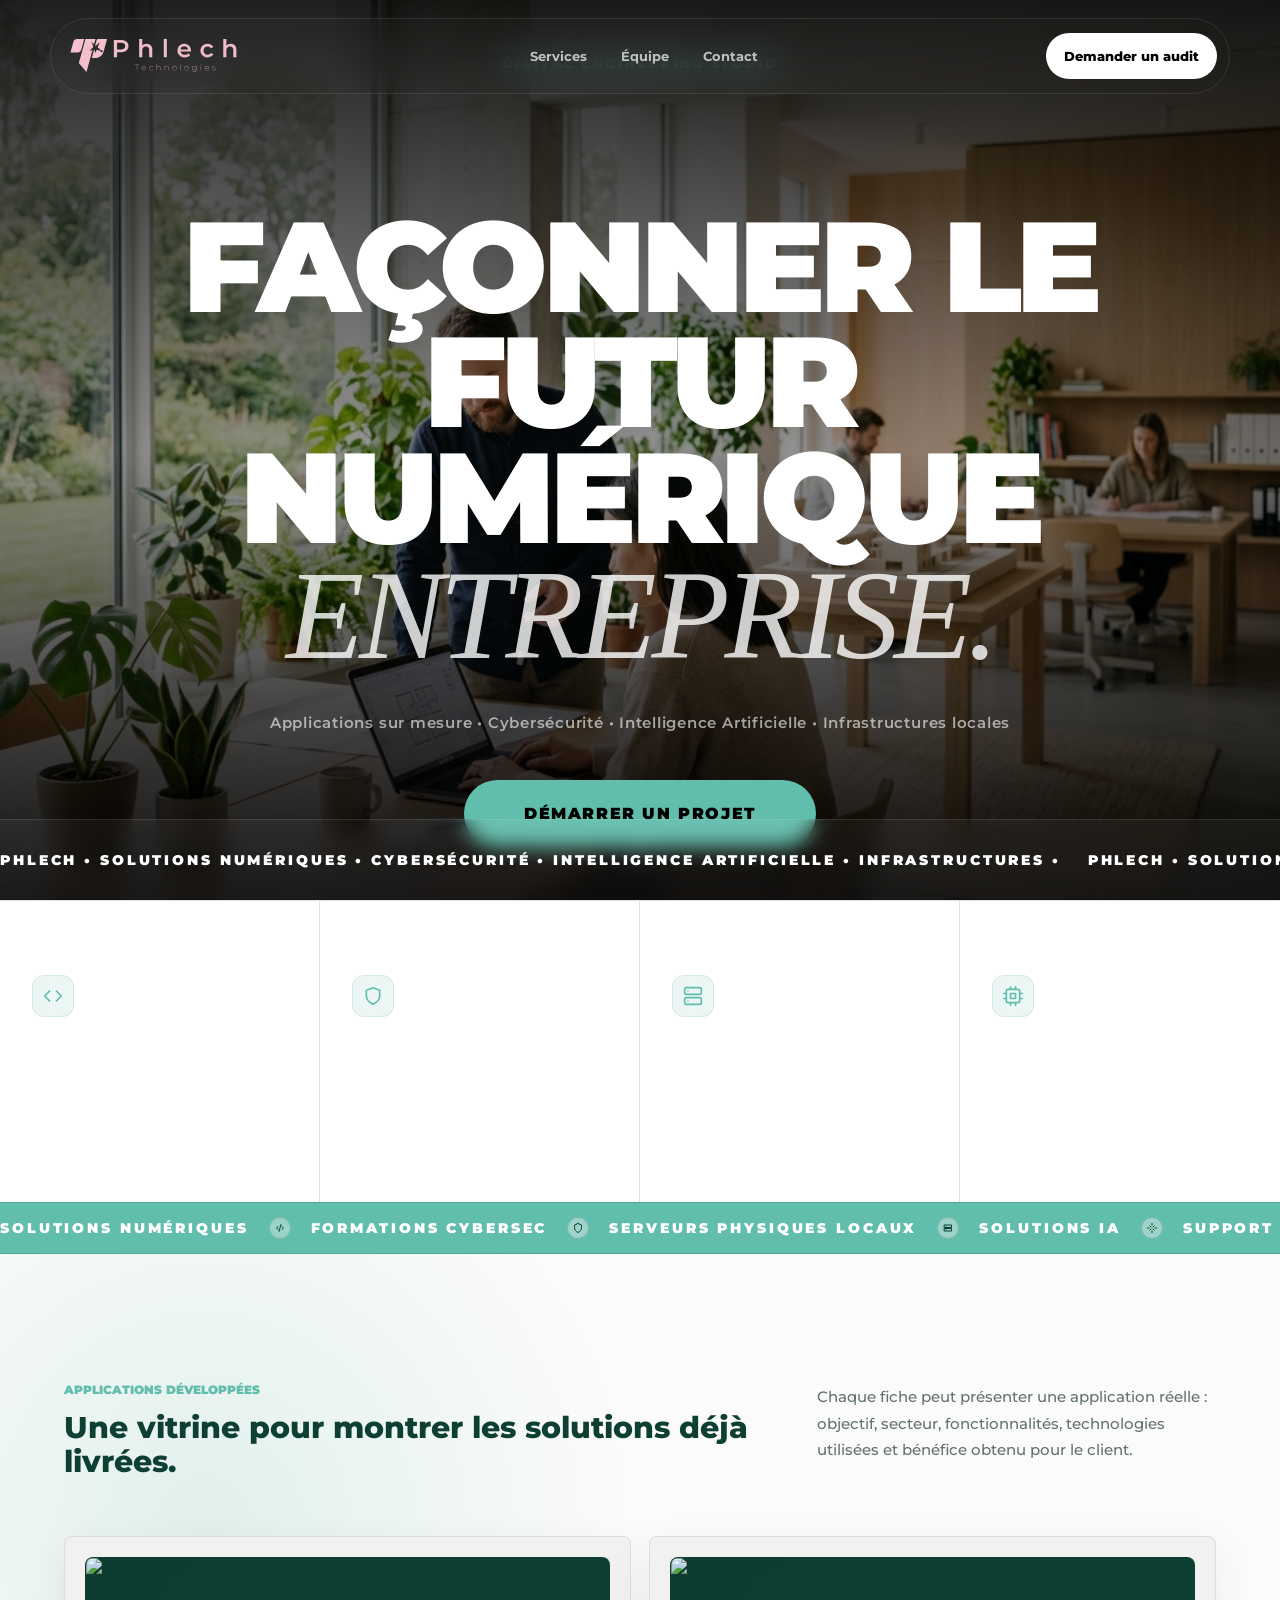
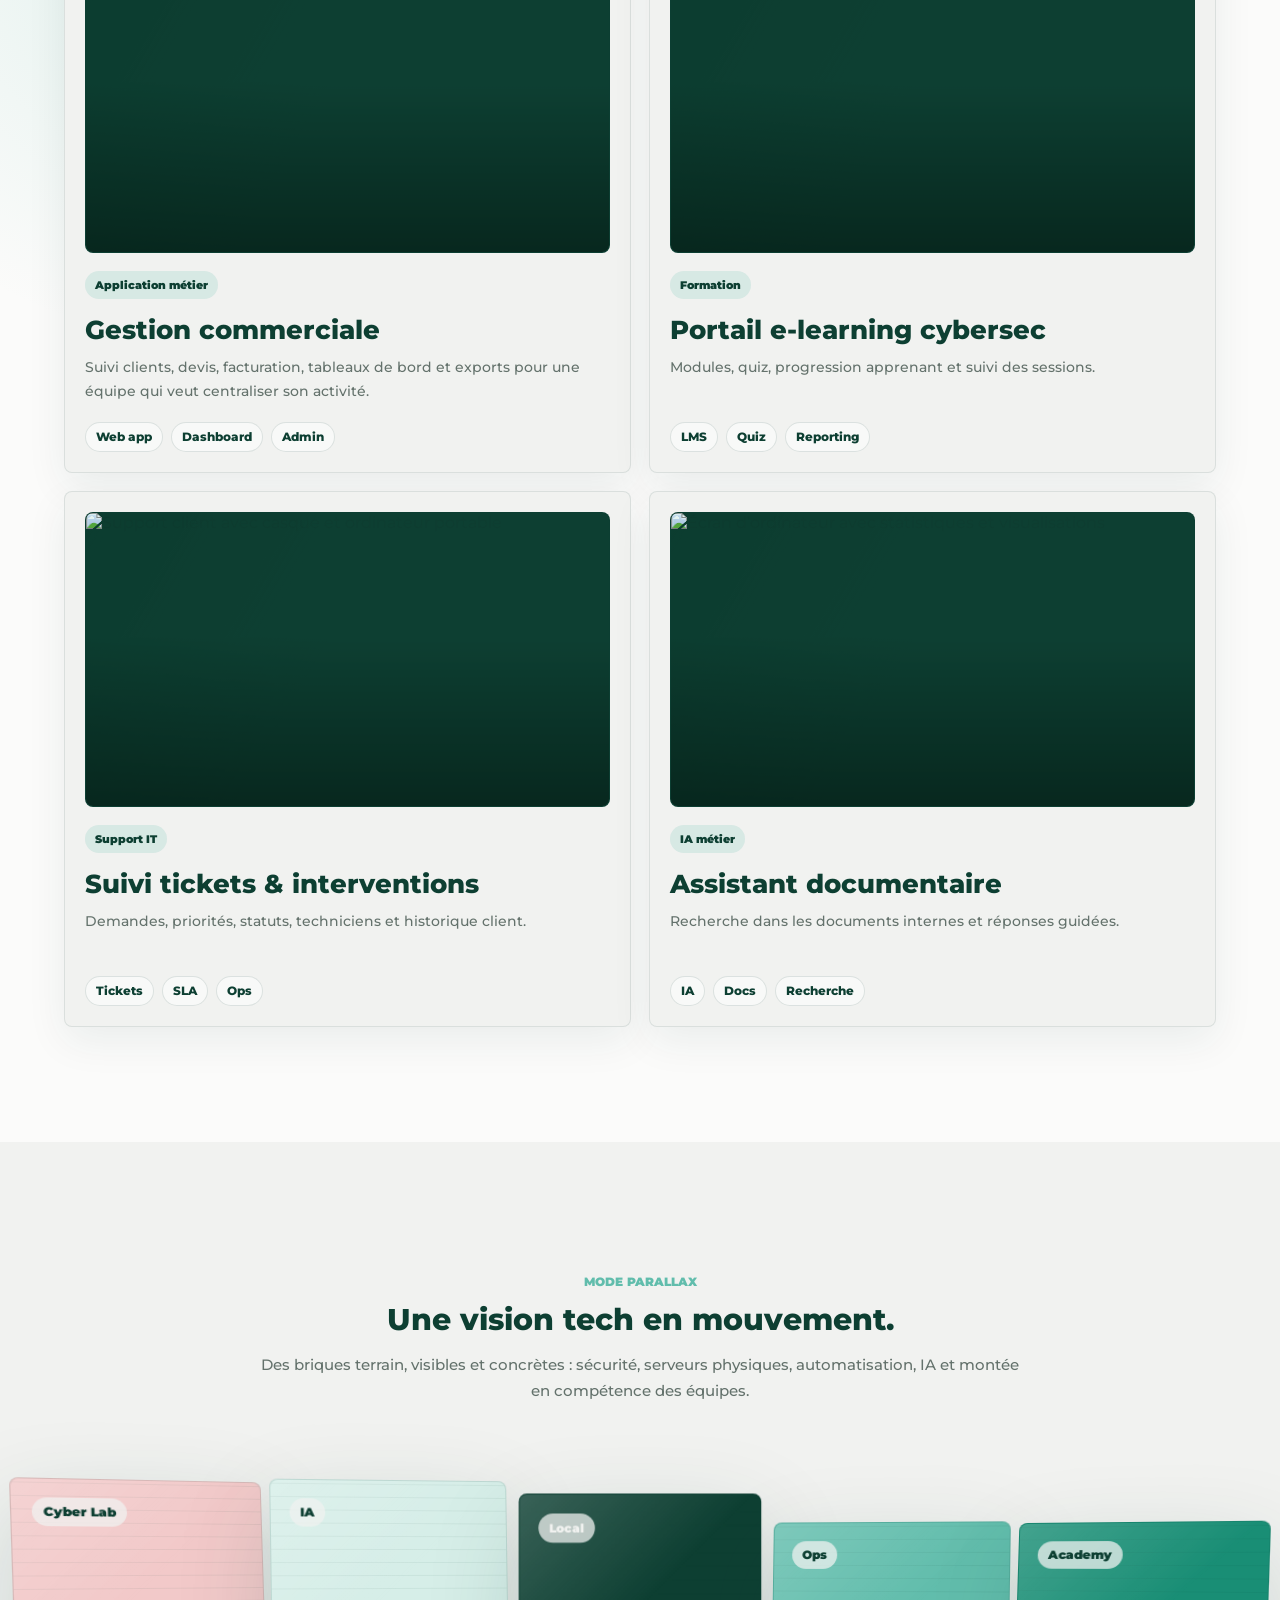
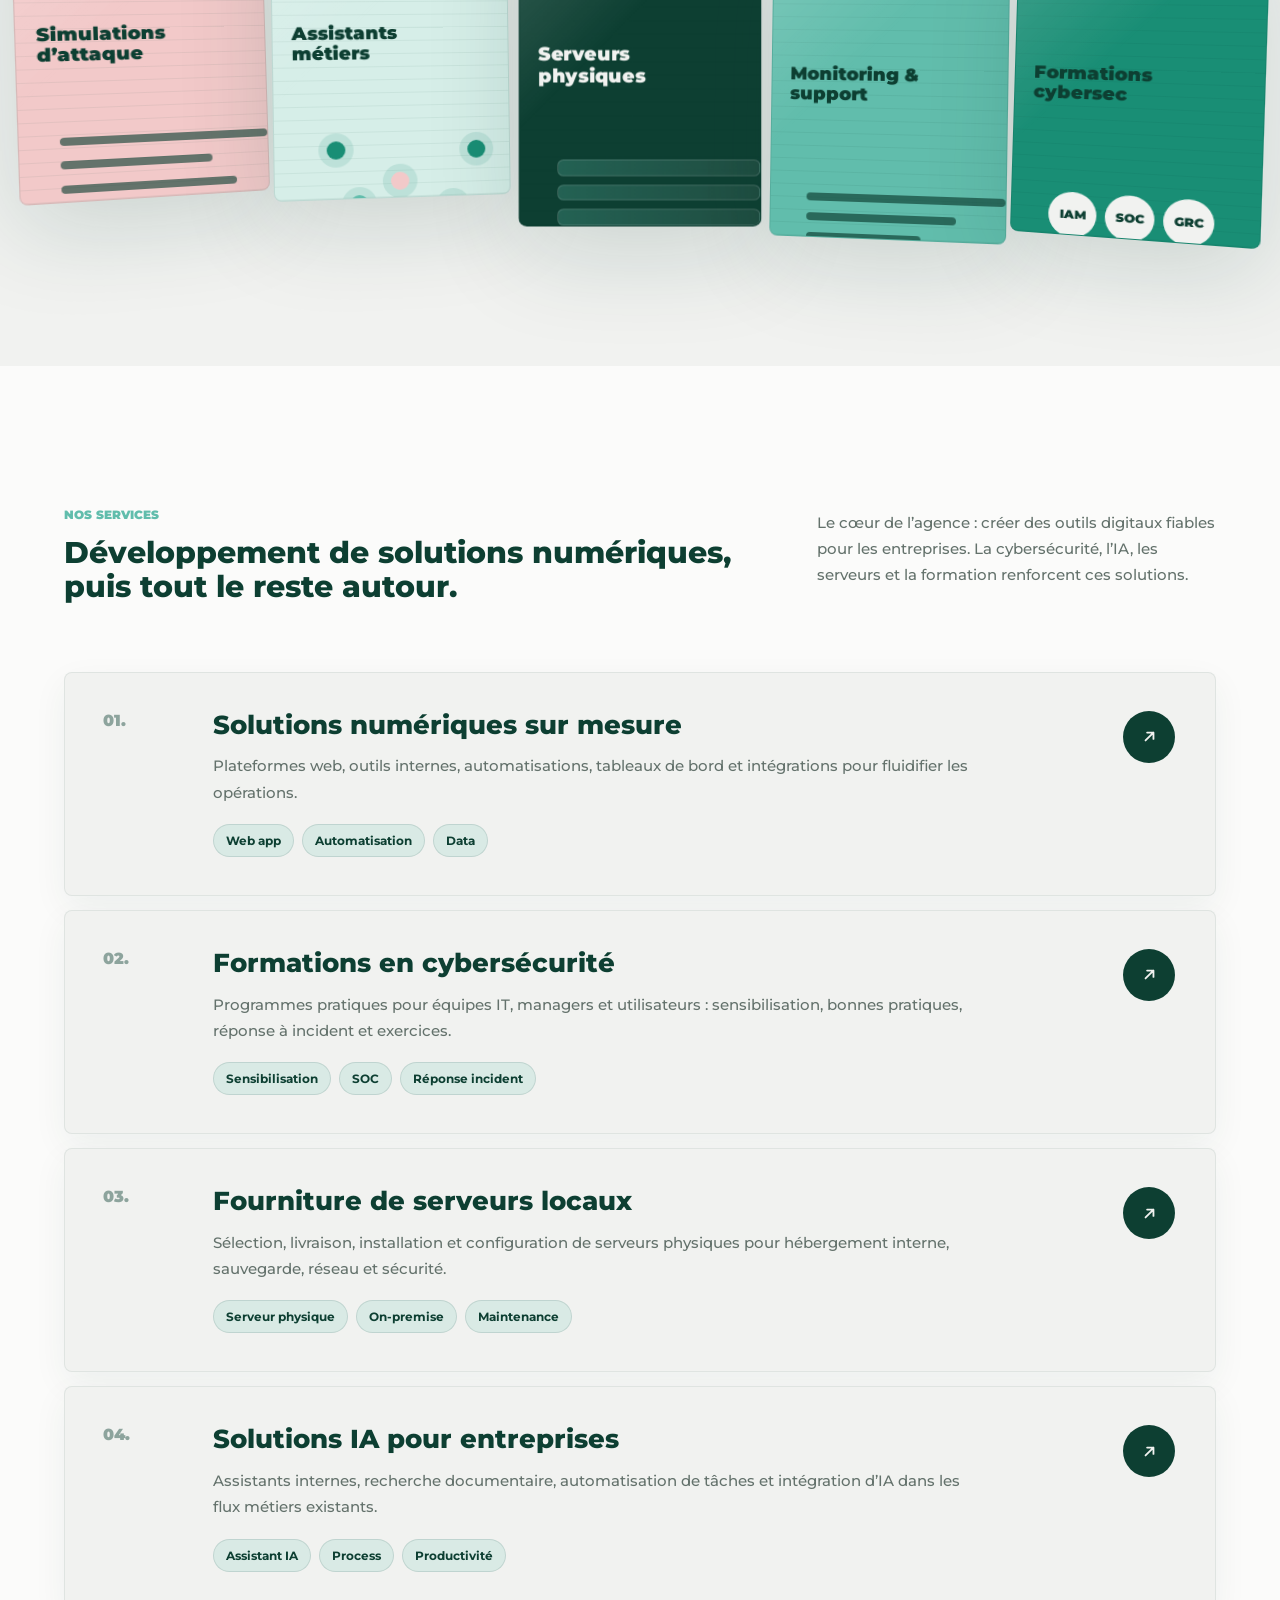
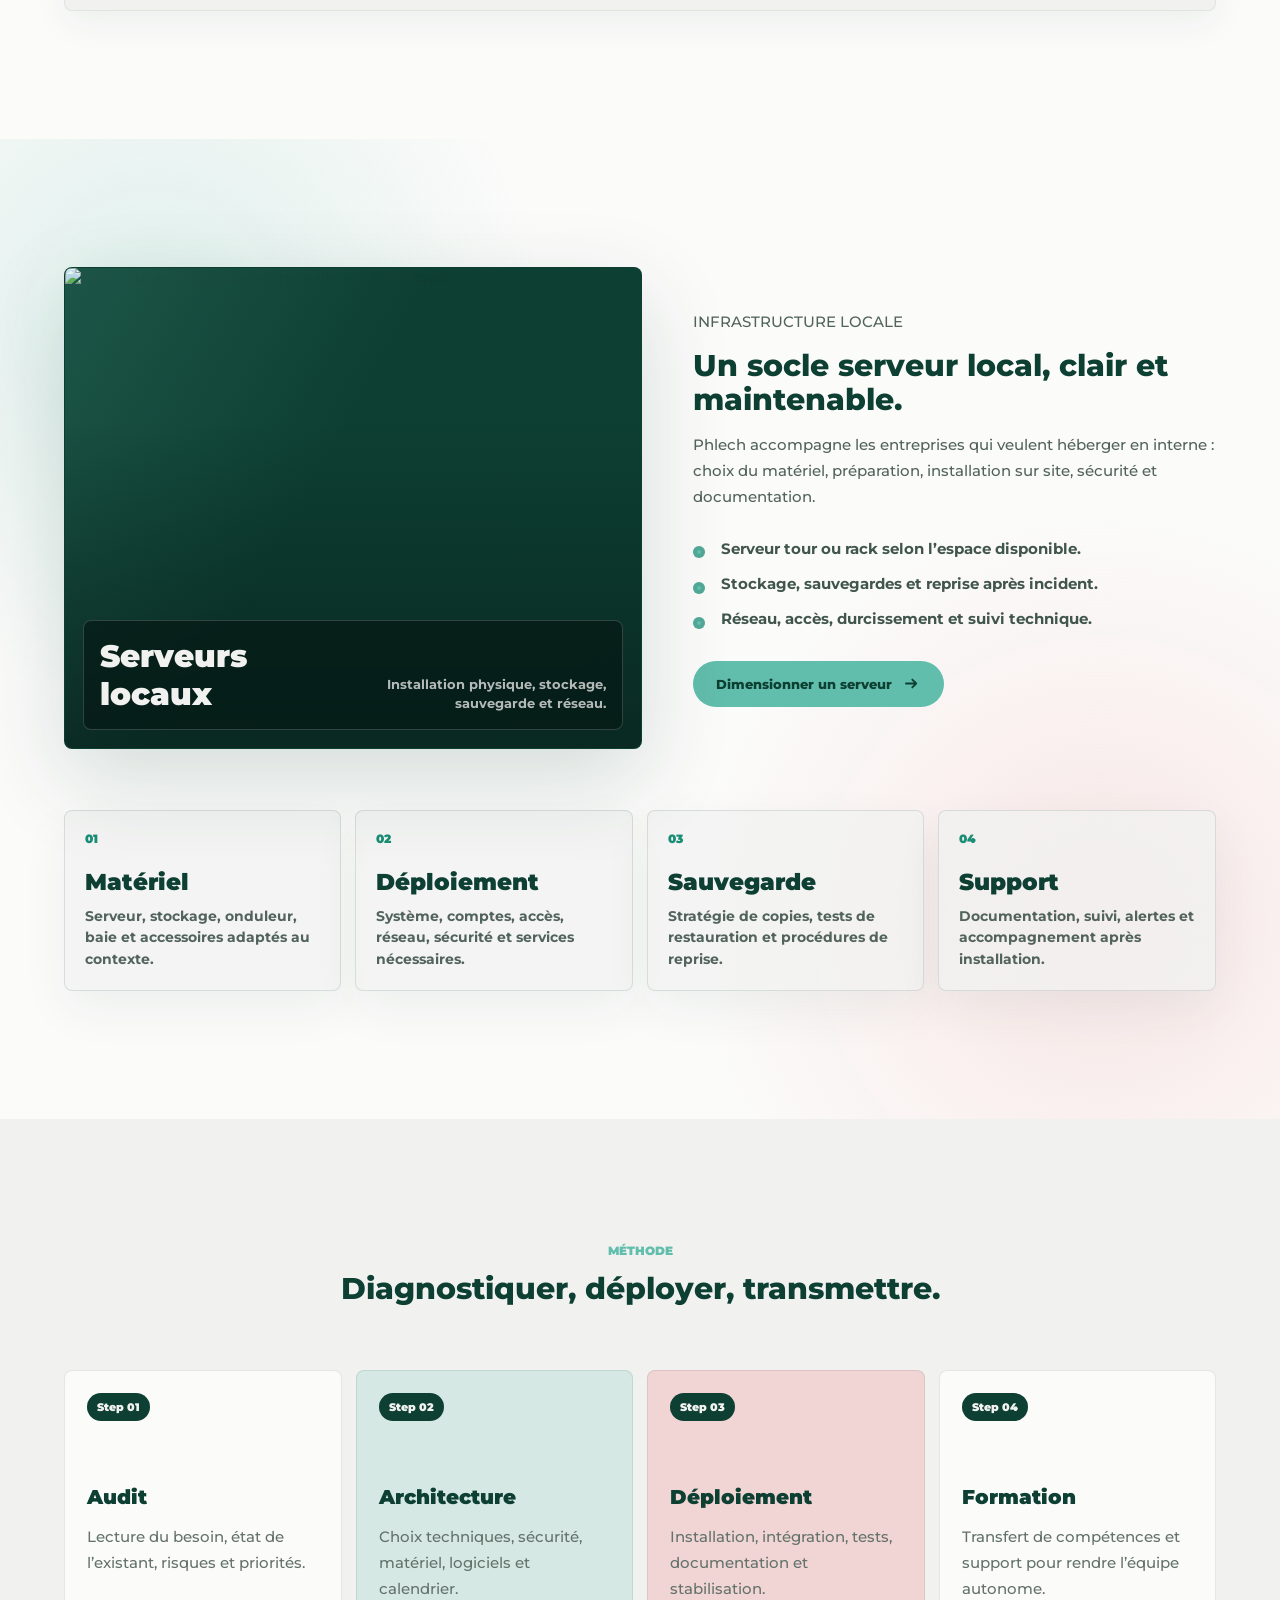
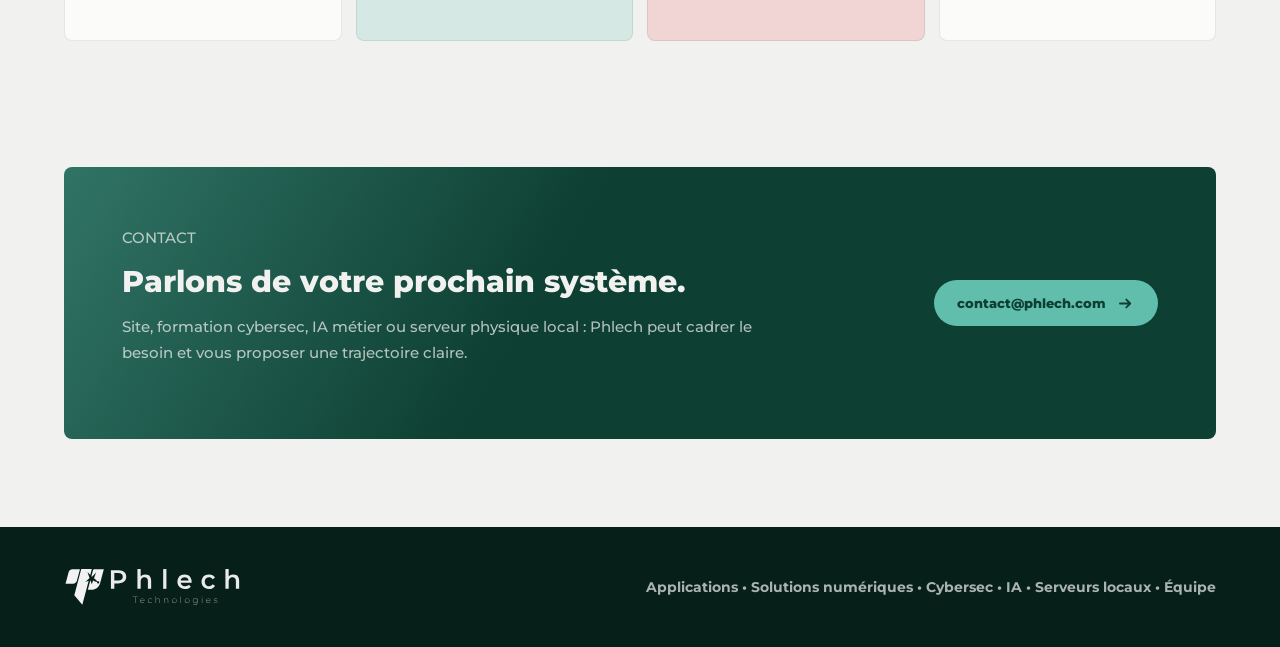
==== commit 34a4a2c1: "Redesign hero section with immersive background image and brutalist typography for a premium studio " ====
--- a/index.html
+++ b/index.html
@@ -16,50 +16,44 @@
     />
     <link rel="stylesheet" href="styles.css" />
   </head>
-  <body class="is-cuberto-style">
-    <div id="custom-cursor"></div>
+  <body class="is-studio-style">
     <div class="site-shell">
       <header class="site-header" data-header>
         <a class="brand" href="#top" aria-label="Phlech">
           <img src="assets/logo-horizontal-dark.svg" alt="Phlech" />
         </a>
         <nav class="main-nav" aria-label="Navigation principale">
-          <a href="#services" class="nav-link">Services</a>
-          <a href="equipe.html" class="nav-link">Équipe</a>
-          <a href="#contact" class="nav-link">Contact</a>
+          <a href="#services">Services</a>
+          <a href="equipe.html">Équipe</a>
+          <a href="#contact">Contact</a>
         </nav>
-        <a class="header-cta magnetic" href="#contact">
+        <a class="header-cta" href="#contact">
           <span>Demander un audit</span>
         </a>
       </header>
 
       <main id="top">
-        <section class="hero-cuberto" id="top">
-          <div class="hero-cuberto-inner">
-            <div class="hero-title-wrap">
-              <h1 class="reveal-text">Façonner le futur</h1>
-              <h1 class="reveal-text">numérique <em>entreprise.</em></h1>
-            </div>
-            
-            <div class="hero-bottom">
-              <div class="hero-description">
-                <p>Nous concevons des solutions logicielles sur mesure, sécurisons vos infrastructures, et intégrons l'IA pour décupler votre efficacité.</p>
-                <div class="hero-actions">
-                  <a href="#contact" class="btn-cuberto magnetic">Démarrer un projet</a>
-                </div>
-              </div>
-              <div class="hero-tag">
-                <div class="tag-circle">
-                  <svg viewBox="0 0 100 100">
-                    <path id="circlePath" d="M 50, 50 m -37, 0 a 37,37 0 1,1 74,0 a 37,37 0 1,1 -74,0" />
-                    <text>
-                      <textPath href="#circlePath">
-                        PHLECH • SOLUTIONS • IA • CYBER • INFRA • 
-                      </textPath>
-                    </text>
-                  </svg>
-                </div>
-              </div>
+        <section class="hero-studio" id="top">
+          <div class="hero-studio-bg">
+            <img src="assets/phlech-workspace.png" alt="Phlech Workspace" />
+            <div class="hero-studio-overlay"></div>
+          </div>
+          
+          <div class="hero-studio-content">
+            <div class="hero-studio-inner">
+              <span class="hero-studio-badge">Digital Engineering Studio</span>
+              <h1>Façonner le futur<br>numérique <em>entreprise.</em></h1>
+              <p>Applications sur mesure • Cybersécurité • Intelligence Artificielle • Infrastructures locales</p>
+              <div class="hero-studio-actions">
+                <a href="#contact" class="btn-studio">Démarrer un projet</a>
+              </div>
+            </div>
+          </div>
+
+          <div class="hero-marquee">
+            <div class="marquee-track">
+              <span>PHLECH • SOLUTIONS NUMÉRIQUES • CYBERSÉCURITÉ • INTELLIGENCE ARTIFICIELLE • INFRASTRUCTURES •&nbsp;</span>
+              <span>PHLECH • SOLUTIONS NUMÉRIQUES • CYBERSÉCURITÉ • INTELLIGENCE ARTIFICIELLE • INFRASTRUCTURES •&nbsp;</span>
             </div>
           </div>
         </section>
--- a/styles.css
+++ b/styles.css
@@ -180,151 +180,158 @@
 }
 
 /* ============================================================
-   CUBERTO STYLE TRANSFORMATION
+   STUDIO STYLE REDESIGN (Replacing Cuberto attempt)
    ============================================================ */
-:root {
-  --cuberto-bg: #000;
-  --cuberto-text: #fff;
-  --cuberto-accent: #61bdac;
-}
-
-#custom-cursor {
-  position: fixed;
-  top: 0;
-  left: 0;
-  width: 24px;
-  height: 24px;
-  background: #fff;
-  border-radius: 50%;
-  pointer-events: none;
-  z-index: 9999;
-  mix-blend-mode: difference;
-  transition: transform 0.1s ease-out, width 0.3s ease, height 0.3s ease;
-  transform: translate(-50%, -50%);
-}
-
-#custom-cursor.active {
-  transform: translate(-50%, -50%) scale(4);
-}
-
-.hero-cuberto {
-  min-height: 100vh;
-  background: var(--cuberto-bg);
-  color: var(--cuberto-text);
+.hero-studio {
+  position: relative;
+  height: 100vh;
+  width: 100%;
   display: flex;
   flex-direction: column;
   justify-content: center;
-  padding: 140px 0 60px;
+  align-items: center;
   overflow: hidden;
-}
-
-.hero-cuberto-inner {
-  width: min(1340px, calc(100% - 60px));
-  margin: 0 auto;
-}
-
-.hero-title-wrap {
-  margin-bottom: 80px;
-}
-
-.hero-title-wrap h1 {
-  font-size: clamp(3.2rem, 11vw, 9.5rem);
-  line-height: 0.85;
+  background: #000;
+}
+
+.hero-studio-bg {
+  position: absolute;
+  inset: 0;
+  z-index: 0;
+}
+
+.hero-studio-bg img {
+  width: 100%;
+  height: 100%;
+  object-fit: cover;
+  opacity: 0.6;
+}
+
+.hero-studio-overlay {
+  position: absolute;
+  inset: 0;
+  background: linear-gradient(to bottom, rgba(0,0,0,0.8), transparent, rgba(0,0,0,0.9));
+}
+
+.hero-studio-content {
+  position: relative;
+  z-index: 2;
+  text-align: center;
+  color: #fff;
+  width: min(1200px, calc(100% - 40px));
+}
+
+.hero-studio-badge {
+  display: inline-block;
+  font-size: 0.8rem;
+  font-weight: 800;
+  text-transform: uppercase;
+  letter-spacing: 0.2em;
+  color: var(--mint-500);
+  margin-bottom: 32px;
+}
+
+.hero-studio-content h1 {
+  font-size: clamp(3rem, 10vw, 8rem);
+  line-height: 0.9;
   font-weight: 900;
-  margin: 0;
   text-transform: uppercase;
-  letter-spacing: -0.05em;
-}
-
-.hero-title-wrap h1 em {
+  letter-spacing: -0.04em;
+  margin-bottom: 40px;
+}
+
+.hero-studio-content h1 em {
   font-style: italic;
+  font-family: serif;
   font-weight: 400;
-  font-family: serif;
-  text-transform: lowercase;
   opacity: 0.8;
-  padding-left: 20px;
-}
-
-.hero-bottom {
-  display: flex;
-  justify-content: space-between;
-  align-items: flex-end;
-  margin-top: 60px;
-}
-
-.hero-description {
-  max-width: 520px;
-}
-
-.hero-description p {
-  font-size: clamp(1.1rem, 1.8vw, 1.5rem);
-  line-height: 1.4;
-  color: rgba(255, 255, 255, 0.7);
-  margin-bottom: 48px;
-  font-weight: 500;
-}
-
-.btn-cuberto {
-  display: inline-flex;
-  padding: 28px 56px;
-  background: #fff;
+}
+
+.hero-studio-content p {
+  font-size: clamp(0.9rem, 1.2vw, 1.2rem);
+  color: rgba(255,255,255,0.6);
+  max-width: 800px;
+  margin: 0 auto 48px;
+  font-weight: 600;
+  letter-spacing: 0.05em;
+}
+
+.btn-studio {
+  display: inline-block;
+  padding: 24px 60px;
+  background: var(--mint-500);
   color: #000;
   border-radius: 99px;
   font-weight: 900;
   text-transform: uppercase;
-  letter-spacing: 0.08em;
-  font-size: 0.95rem;
-  transition: transform 0.4s cubic-bezier(0.16, 1, 0.3, 1);
-}
-
-.hero-tag {
-  width: 220px;
-  height: 220px;
-  position: relative;
-}
-
-.tag-circle {
+  letter-spacing: 0.1em;
+  transition: transform 0.3s ease, background 0.3s ease;
+}
+
+.btn-studio:hover {
+  transform: scale(1.05);
+  background: #fff;
+}
+
+/* Hero Marquee */
+.hero-marquee {
+  position: absolute;
+  bottom: 0;
+  left: 0;
   width: 100%;
-  height: 100%;
-  animation: rotateTag 20s linear infinite;
-}
-
-.tag-circle svg { fill: #fff; }
-.tag-circle text { font-size: 9px; font-weight: 900; text-transform: uppercase; letter-spacing: 3px; }
-
-@keyframes rotateTag { from { transform: rotate(0deg); } to { transform: rotate(360deg); } }
-
-.reveal-text {
-  opacity: 0;
-  transform: translateY(100px);
-  animation: revealUp 1.2s cubic-bezier(0.16, 1, 0.3, 1) forwards;
-}
-
-.reveal-text:nth-child(2) { animation-delay: 0.15s; }
-
-@keyframes revealUp { to { opacity: 1; transform: translateY(0); } }
-
-.is-cuberto-style .site-header {
-  background: rgba(0,0,0,0.3);
-  backdrop-filter: blur(20px);
+  background: rgba(255, 255, 255, 0.05);
+  backdrop-filter: blur(10px);
+  padding: 15px 0;
+  border-top: 1px solid rgba(255,255,255,0.1);
+  z-index: 3;
+}
+
+.marquee-track {
+  display: flex;
+  white-space: nowrap;
+  animation: marquee 30s linear infinite;
+}
+
+.marquee-track span {
+  font-size: 0.9rem;
+  font-weight: 900;
+  color: #fff;
+  text-transform: uppercase;
+  letter-spacing: 0.2em;
+}
+
+@keyframes marquee {
+  from { transform: translateX(0); }
+  to { transform: translateX(-50%); }
+}
+
+/* Header Overlays for Studio Style */
+.is-studio-style .site-header {
+  background: transparent;
   border-color: rgba(255,255,255,0.1);
-}
-
-.is-cuberto-style .site-header .brand img {
+  box-shadow: none;
+}
+
+.is-studio-style .site-header.is-compact {
+  background: rgba(0,0,0,0.8);
+  backdrop-filter: blur(15px);
+}
+
+.is-studio-style .site-header .brand img {
   filter: invert(1);
 }
 
-.is-cuberto-style .main-nav a {
-  color: #fff;
-}
-
-.is-cuberto-style .header-cta {
+.is-studio-style .main-nav a {
+  color: rgba(255,255,255,0.7);
+}
+
+.is-studio-style .header-cta {
   background: #fff;
   color: #000;
 }
 
 /* ============================================================
-   HERO PAGE D'ACCUEIL — Design editorial sombre + offres
+   OLD HERO STYLES (Cleaning up previous attempts)
    ============================================================ */
 .hero {
   position: relative;
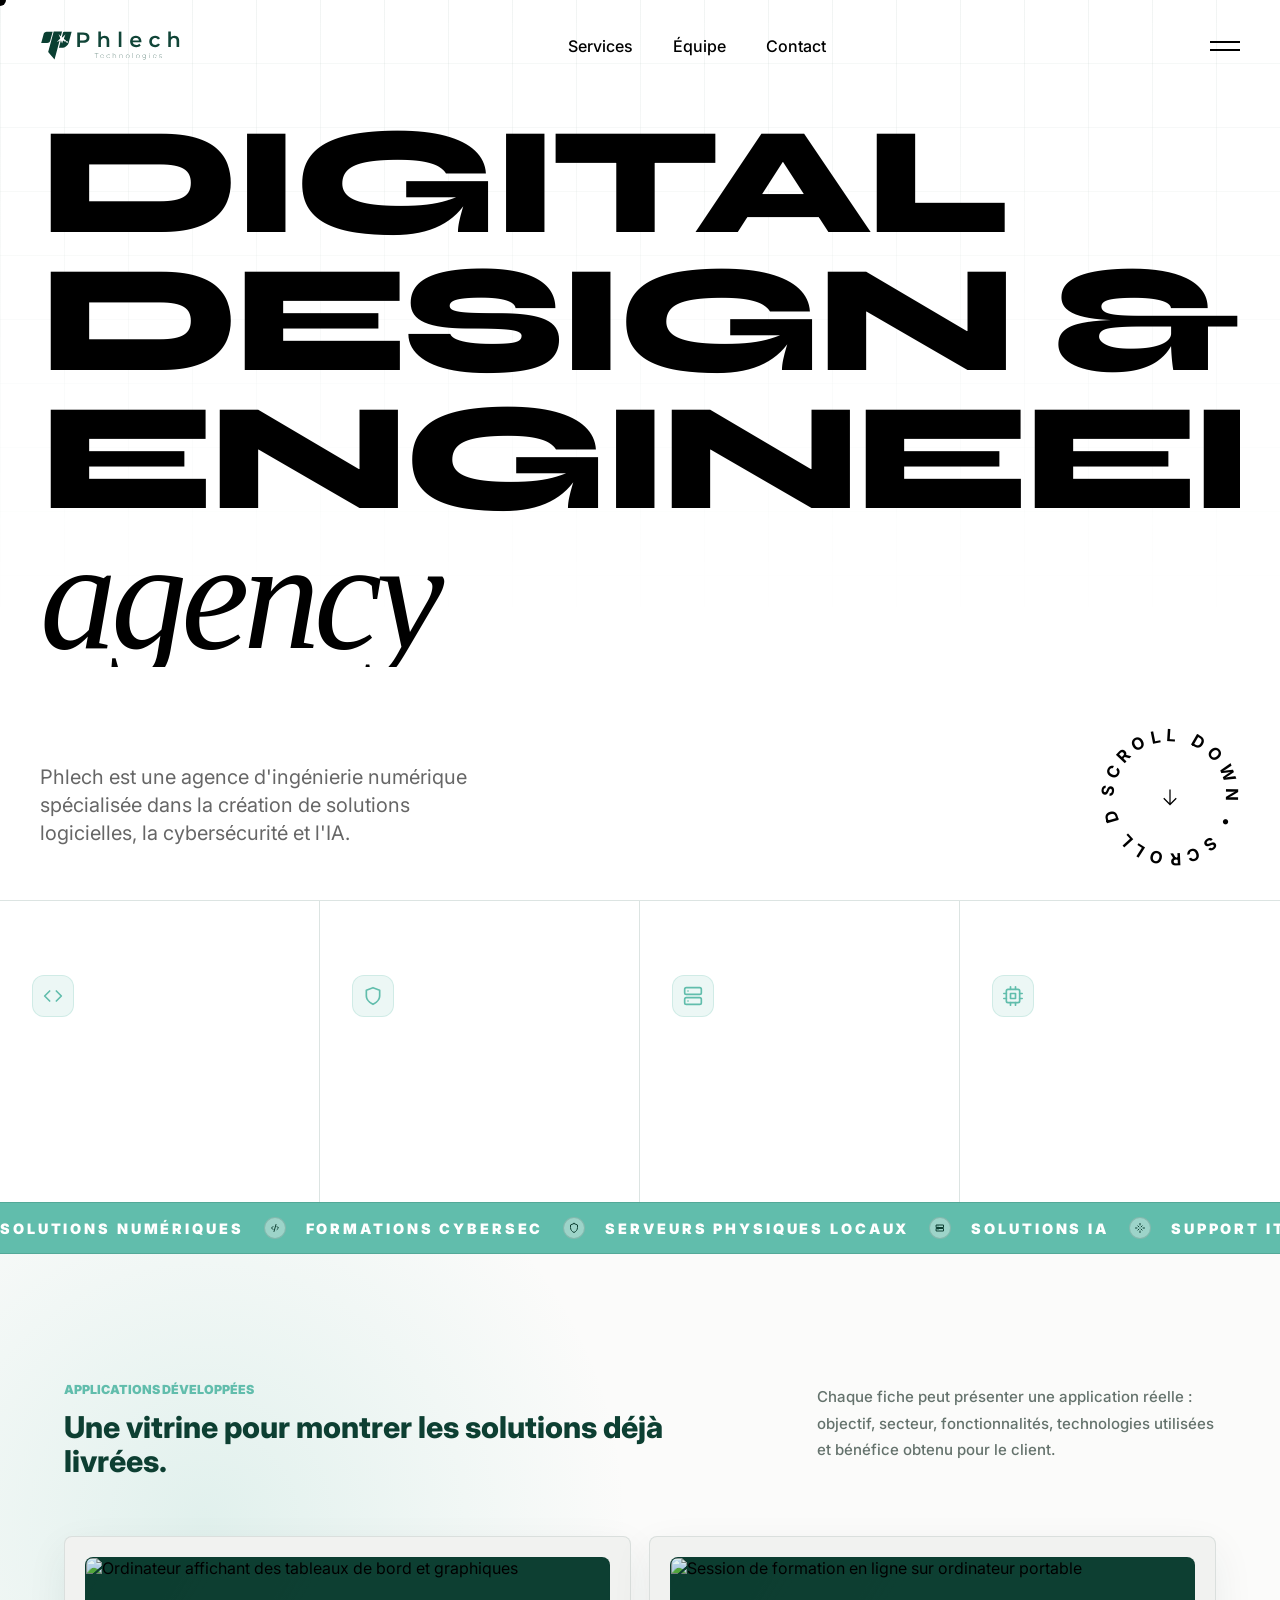
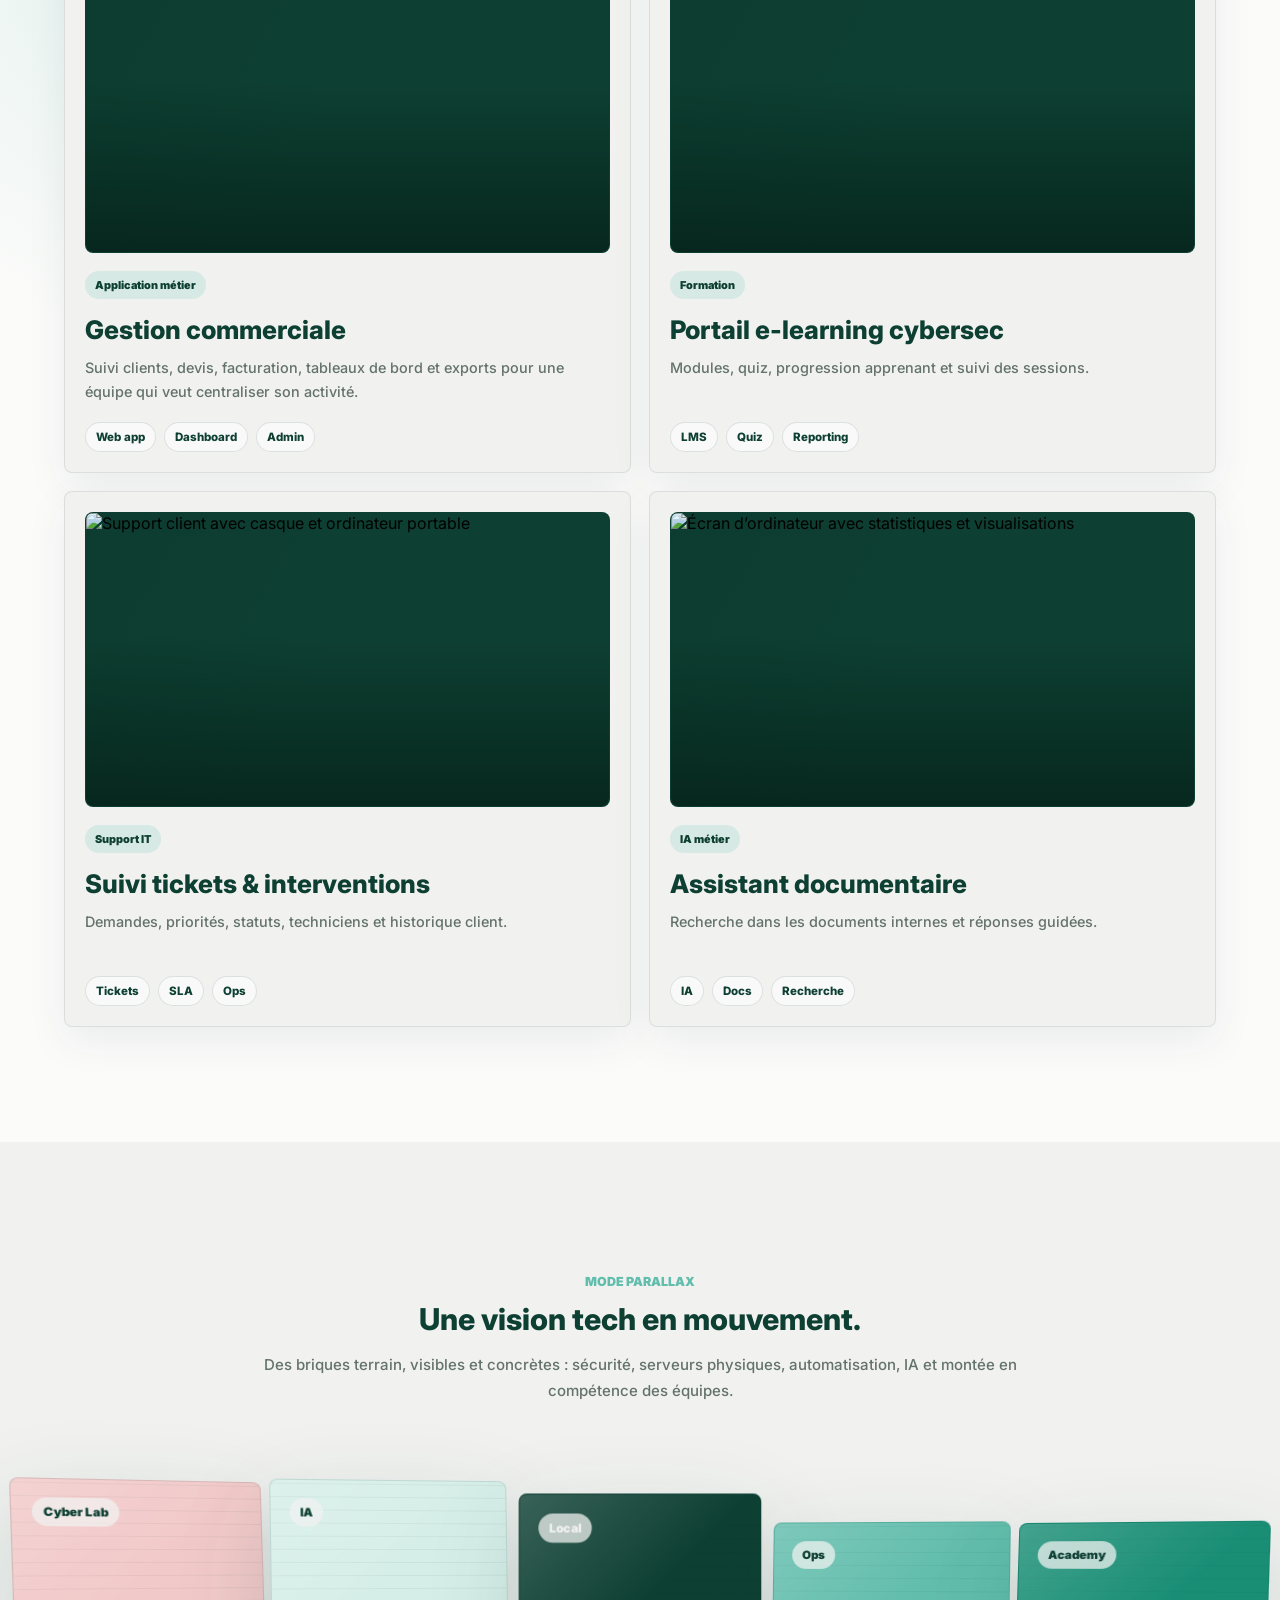
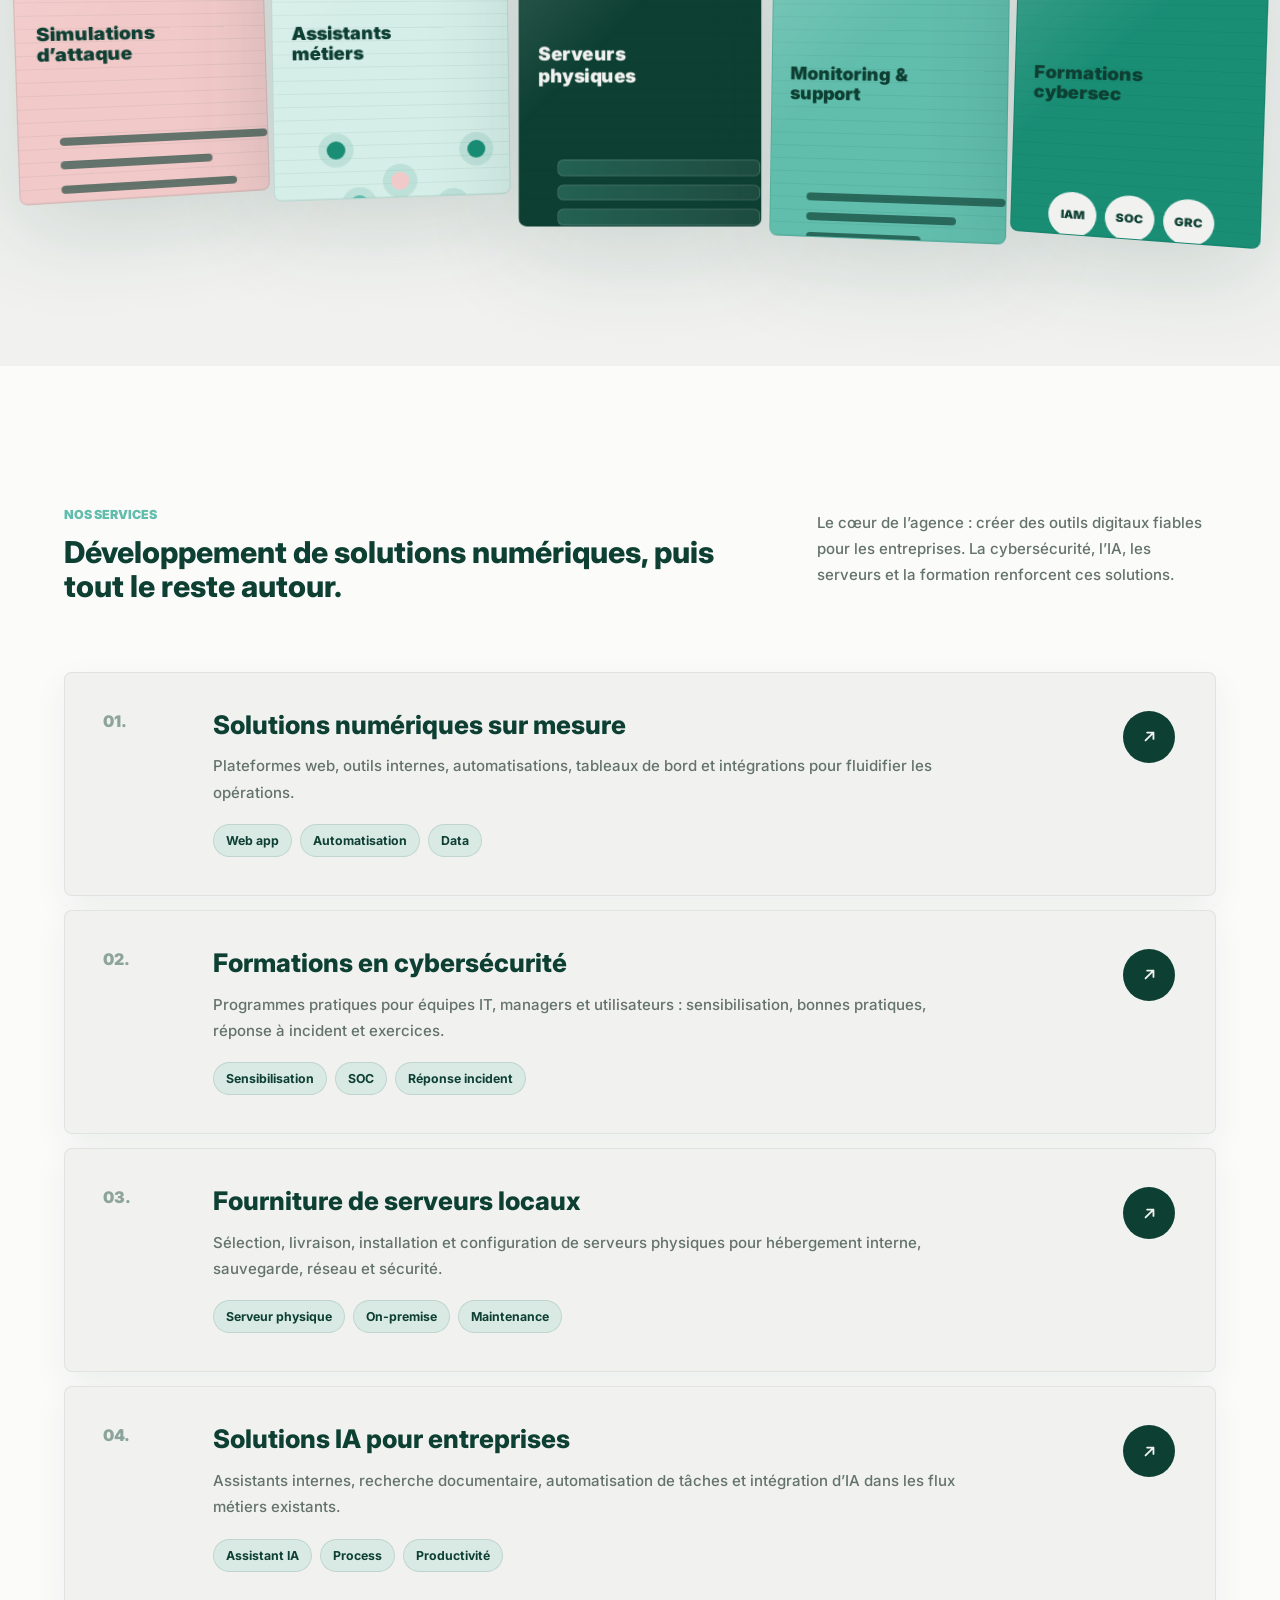
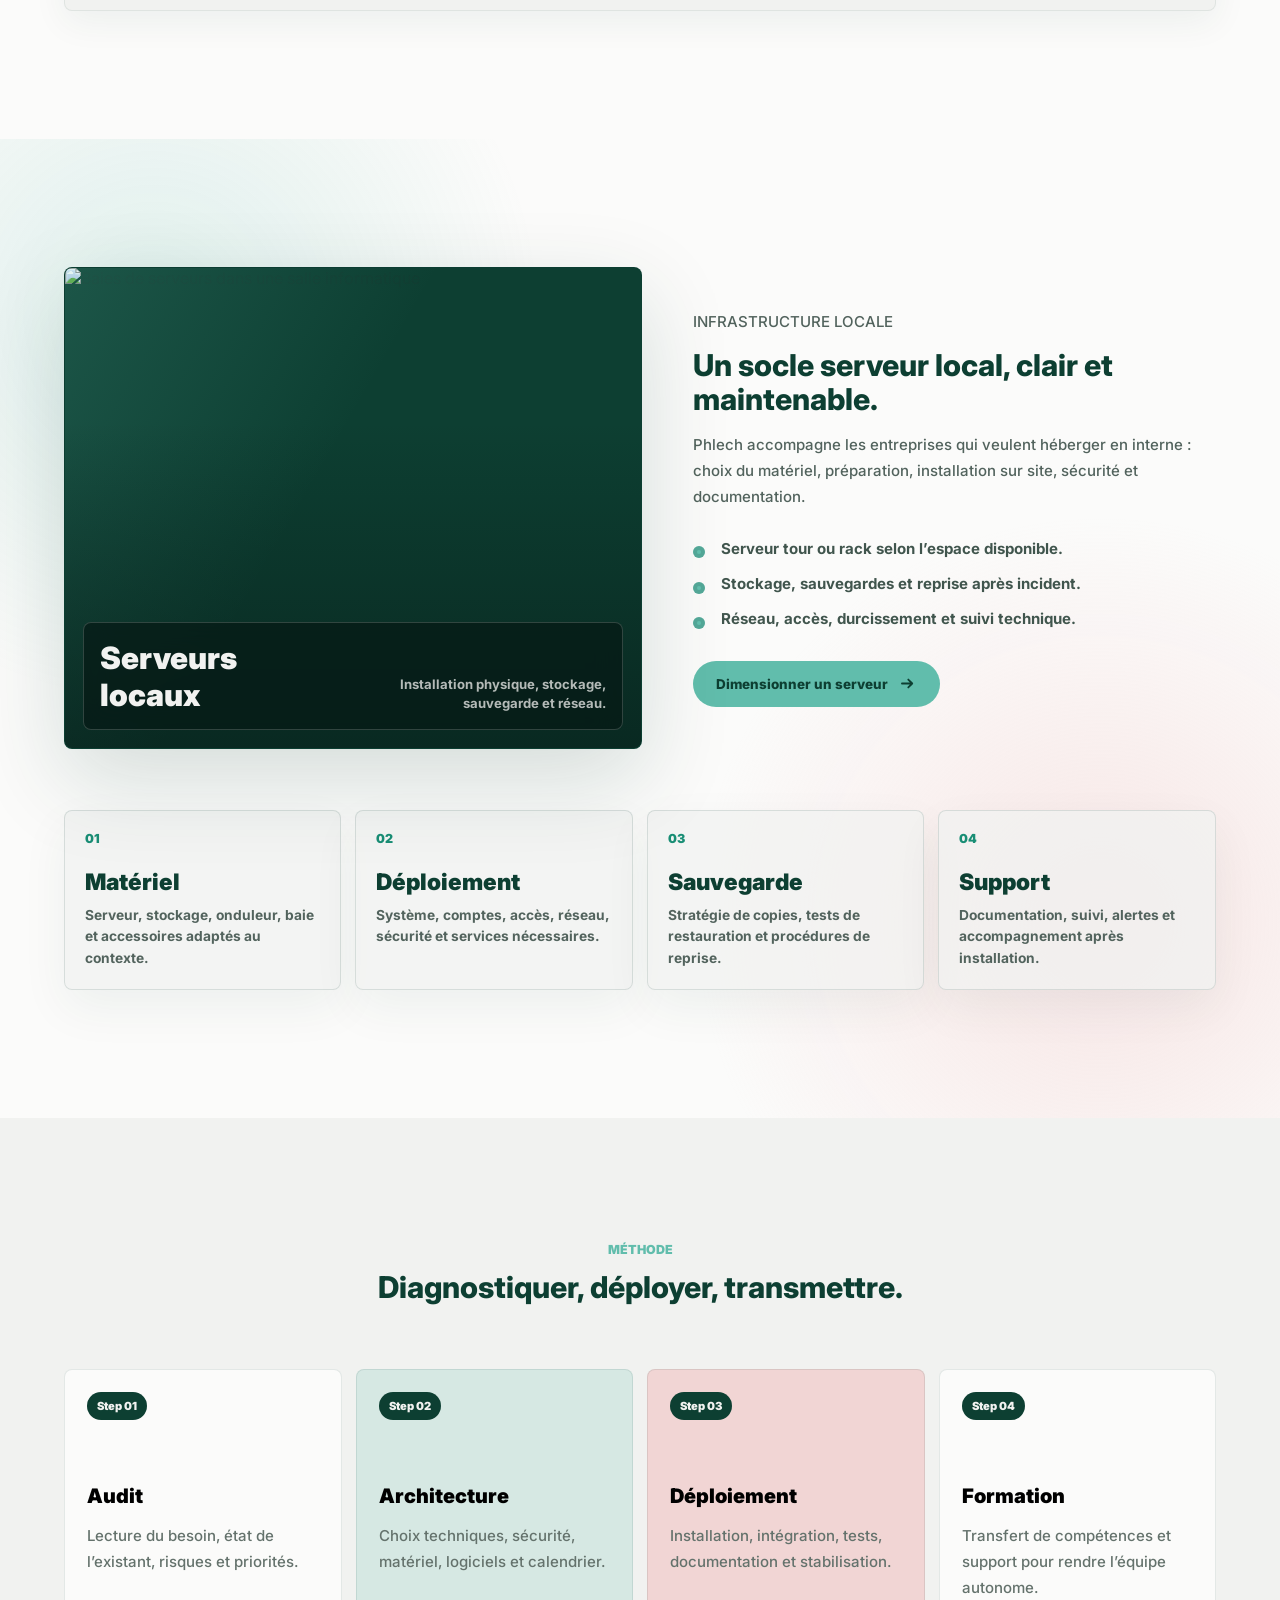
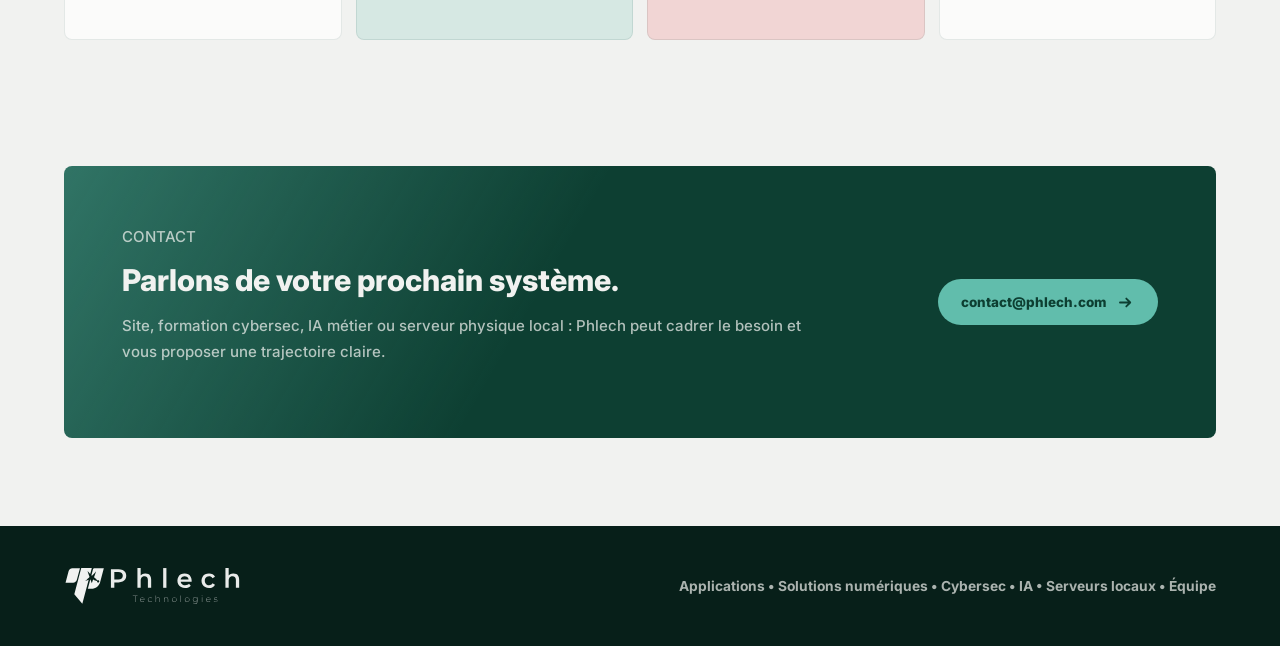
==== commit ed59f338: "Exact Cuberto reproduction: Liquid cursor, Syne typography, GSAP animations, and magnetic interactio" ====
--- a/index.html
+++ b/index.html
@@ -10,50 +10,58 @@
     <title>Phlech | Solutions numériques, cybersécurité et IA</title>
     <link rel="preconnect" href="https://fonts.googleapis.com" />
     <link rel="preconnect" href="https://fonts.gstatic.com" crossorigin />
-    <link
-      href="https://fonts.googleapis.com/css2?family=Montserrat:wght@400;500;600;700;800;900&display=swap"
-      rel="stylesheet"
-    />
+    <link rel="preconnect" href="https://fonts.googleapis.com" />
+    <link rel="preconnect" href="https://fonts.gstatic.com" crossorigin />
+    <link href="https://fonts.googleapis.com/css2?family=Inter:wght@400;500;600&family=Syne:wght@700;800&display=swap" rel="stylesheet" />
     <link rel="stylesheet" href="styles.css" />
+    <script src="https://cdnjs.cloudflare.com/ajax/libs/gsap/3.12.2/gsap.min.js"></script>
   </head>
-  <body class="is-studio-style">
-    <div class="site-shell">
-      <header class="site-header" data-header>
-        <a class="brand" href="#top" aria-label="Phlech">
-          <img src="assets/logo-horizontal-dark.svg" alt="Phlech" />
-        </a>
-        <nav class="main-nav" aria-label="Navigation principale">
-          <a href="#services">Services</a>
-          <a href="equipe.html">Équipe</a>
-          <a href="#contact">Contact</a>
-        </nav>
-        <a class="header-cta" href="#contact">
-          <span>Demander un audit</span>
-        </a>
+  <body class="cuberto-page">
+    <div id="cb-cursor"></div>
+    
+    <div class="cb-main">
+      <header class="cb-header">
+        <div class="cb-header-content">
+          <a class="cb-logo" href="#top">
+            <img src="assets/logo-horizontal-dark.svg" alt="Phlech" />
+          </a>
+          <nav class="cb-nav">
+            <div class="cb-nav-item"><a href="#services" data-magnetic>Services</a></div>
+            <div class="cb-nav-item"><a href="equipe.html" data-magnetic>Équipe</a></div>
+            <div class="cb-nav-item"><a href="#contact" data-magnetic>Contact</a></div>
+          </nav>
+          <div class="cb-menu-toggle" data-magnetic>
+            <span></span>
+            <span></span>
+          </div>
+        </div>
       </header>
 
-      <main id="top">
-        <section class="hero-studio" id="top">
-          <div class="hero-studio-bg">
-            <img src="assets/phlech-workspace.png" alt="Phlech Workspace" />
-            <div class="hero-studio-overlay"></div>
-          </div>
-          
-          <div class="hero-studio-content">
-            <div class="hero-studio-inner">
-              <span class="hero-studio-badge">Digital Engineering Studio</span>
-              <h1>Façonner le futur<br>numérique <em>entreprise.</em></h1>
-              <p>Applications sur mesure • Cybersécurité • Intelligence Artificielle • Infrastructures locales</p>
-              <div class="hero-studio-actions">
-                <a href="#contact" class="btn-studio">Démarrer un projet</a>
-              </div>
-            </div>
-          </div>
-
-          <div class="hero-marquee">
-            <div class="marquee-track">
-              <span>PHLECH • SOLUTIONS NUMÉRIQUES • CYBERSÉCURITÉ • INTELLIGENCE ARTIFICIELLE • INFRASTRUCTURES •&nbsp;</span>
-              <span>PHLECH • SOLUTIONS NUMÉRIQUES • CYBERSÉCURITÉ • INTELLIGENCE ARTIFICIELLE • INFRASTRUCTURES •&nbsp;</span>
+      <main>
+        <section class="cb-hero" id="top">
+          <div class="cb-hero-container">
+            <div class="cb-hero-title">
+              <div class="cb-hero-line"><span>Digital Design &</span></div>
+              <div class="cb-hero-line"><span>Engineering <em>Agency</em></span></div>
+            </div>
+            
+            <div class="cb-hero-footer">
+              <div class="cb-hero-description">
+                <p>Phlech est une agence d'ingénierie numérique spécialisée dans la création de solutions logicielles, la cybersécurité et l'IA.</p>
+              </div>
+              <div class="cb-hero-scroll" data-magnetic>
+                <div class="cb-scroll-circle">
+                  <svg viewBox="0 0 100 100">
+                    <path id="scrollPath" d="M 50, 50 m -40, 0 a 40,40 0 1,1 80,0 a 40,40 0 1,1 -80,0" fill="none"/>
+                    <text>
+                      <textPath href="#scrollPath">SCROLL DOWN • SCROLL DOWN • SCROLL DOWN • </textPath>
+                    </text>
+                  </svg>
+                  <div class="cb-scroll-arrow">
+                    <svg viewBox="0 0 24 24" fill="none" stroke="currentColor"><path d="M7 13l5 5 5-5M12 6v12"/></svg>
+                  </div>
+                </div>
+              </div>
             </div>
           </div>
         </section>
--- a/styles.css
+++ b/styles.css
@@ -180,7 +180,205 @@
 }
 
 /* ============================================================
-   STUDIO STYLE REDESIGN (Replacing Cuberto attempt)
+   CUBERTO REPRODUCTION CORE
+   ============================================================ */
+:root {
+  --cb-black: #000000;
+  --cb-white: #ffffff;
+  --cb-accent: #61bdac;
+  --cb-font-main: 'Inter', sans-serif;
+  --cb-font-title: 'Syne', sans-serif;
+}
+
+body.cuberto-page {
+  background-color: var(--cb-white);
+  color: var(--cb-black);
+  font-family: var(--cb-font-main);
+  margin: 0;
+  overflow-x: hidden;
+  -webkit-font-smoothing: antialiased;
+}
+
+/* Custom Liquid Cursor */
+#cb-cursor {
+  position: fixed;
+  top: 0;
+  left: 0;
+  width: 12px;
+  height: 12px;
+  background-color: var(--cb-black);
+  border-radius: 50%;
+  pointer-events: none;
+  z-index: 10000;
+  transition: width 0.3s ease, height 0.3s ease, background-color 0.3s ease;
+  transform: translate(-50%, -50%);
+}
+
+#cb-cursor.active {
+  width: 80px;
+  height: 80px;
+  background-color: rgba(0, 0, 0, 0.1);
+  backdrop-filter: blur(4px);
+  border: 1px solid rgba(0, 0, 0, 0.1);
+}
+
+/* Header */
+.cb-header {
+  position: fixed;
+  top: 0;
+  left: 0;
+  width: 100%;
+  z-index: 1000;
+  padding: 30px 0;
+}
+
+.cb-header-content {
+  width: min(1400px, calc(100% - 80px));
+  margin: 0 auto;
+  display: flex;
+  justify-content: space-between;
+  align-items: center;
+}
+
+.cb-logo img {
+  height: 32px;
+}
+
+.cb-nav {
+  display: flex;
+  gap: 40px;
+}
+
+.cb-nav-item a {
+  font-size: 16px;
+  font-weight: 500;
+  color: var(--cb-black);
+  text-decoration: none;
+}
+
+.cb-menu-toggle {
+  display: flex;
+  flex-direction: column;
+  gap: 6px;
+  cursor: pointer;
+}
+
+.cb-menu-toggle span {
+  width: 30px;
+  height: 2px;
+  background-color: var(--cb-black);
+}
+
+/* Hero Section */
+.cb-hero {
+  height: 100vh;
+  display: flex;
+  align-items: center;
+  padding-top: 80px;
+}
+
+.cb-hero-container {
+  width: min(1400px, calc(100% - 80px));
+  margin: 0 auto;
+}
+
+.cb-hero-title {
+  margin-bottom: 60px;
+}
+
+.cb-hero-line {
+  overflow: hidden;
+  height: auto;
+}
+
+.cb-hero-line span {
+  display: block;
+  font-family: var(--cb-font-title);
+  font-size: clamp(3rem, 12vw, 10rem);
+  line-height: 0.9;
+  font-weight: 800;
+  text-transform: uppercase;
+  letter-spacing: -0.04em;
+}
+
+.cb-hero-line em {
+  font-style: italic;
+  font-weight: 400;
+  font-family: serif;
+  text-transform: lowercase;
+}
+
+.cb-hero-footer {
+  display: flex;
+  justify-content: space-between;
+  align-items: flex-end;
+}
+
+.cb-hero-description {
+  max-width: 450px;
+}
+
+.cb-hero-description p {
+  font-size: 20px;
+  line-height: 1.4;
+  color: rgba(0, 0, 0, 0.6);
+}
+
+/* Scroll Circle Button */
+.cb-hero-scroll {
+  position: relative;
+  width: 140px;
+  height: 140px;
+  display: flex;
+  align-items: center;
+  justify-content: center;
+}
+
+.cb-scroll-circle {
+  width: 100%;
+  height: 100%;
+  animation: cbRotate 10s linear infinite;
+}
+
+.cb-scroll-circle svg {
+  width: 100%;
+  height: 100%;
+}
+
+.cb-scroll-circle text {
+  font-size: 12px;
+  font-weight: 700;
+  text-transform: uppercase;
+  letter-spacing: 4px;
+  fill: var(--cb-black);
+}
+
+.cb-scroll-arrow {
+  position: absolute;
+  top: 50%;
+  left: 50%;
+  transform: translate(-50%, -50%);
+  width: 30px;
+  height: 30px;
+}
+
+.cb-scroll-arrow svg {
+  width: 100%;
+  height: 100%;
+}
+
+@keyframes cbRotate {
+  from { transform: rotate(0deg); }
+  to { transform: rotate(360deg); }
+}
+
+/* Transitions & Animations */
+.cb-hero-line span {
+  transform: translateY(100%);
+}
+
+/* ============================================================
+   STUDIO STYLE REDESIGN (Cleanup)
    ============================================================ */
 .hero-studio {
   position: relative;
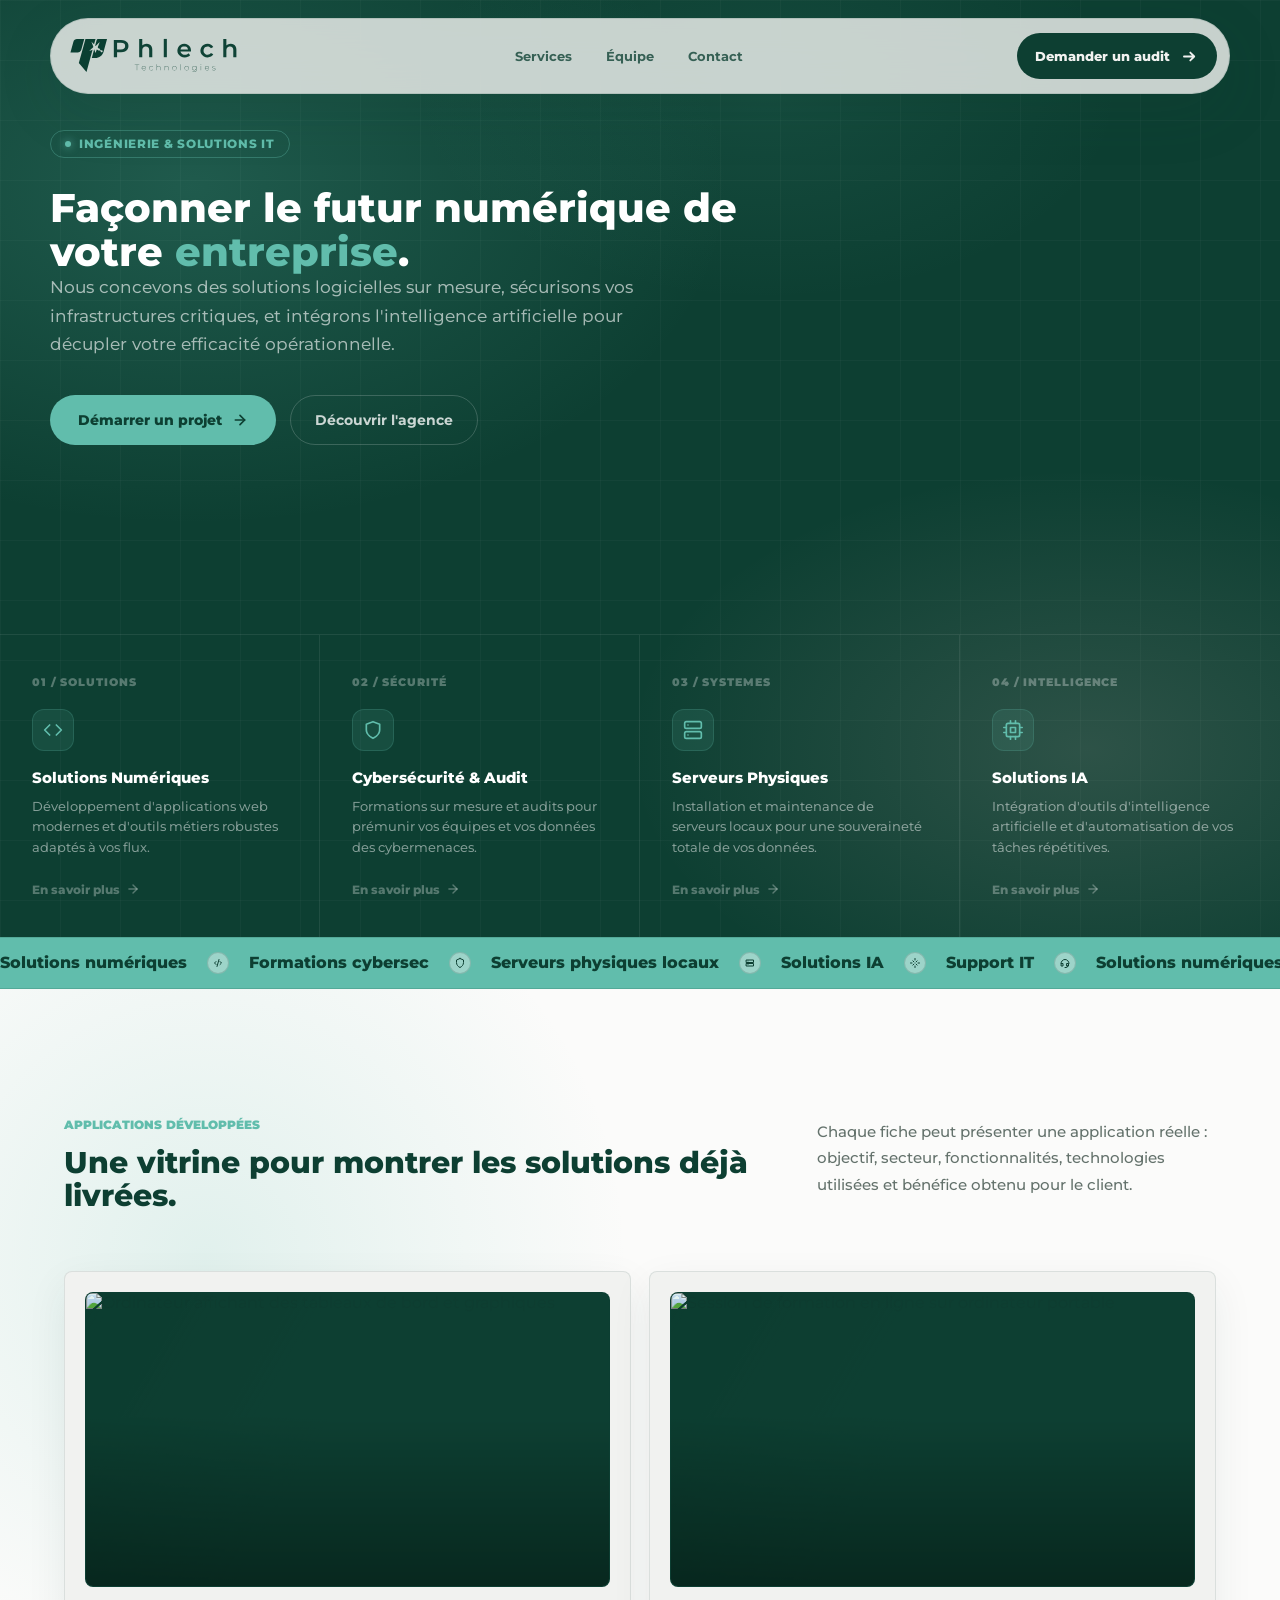
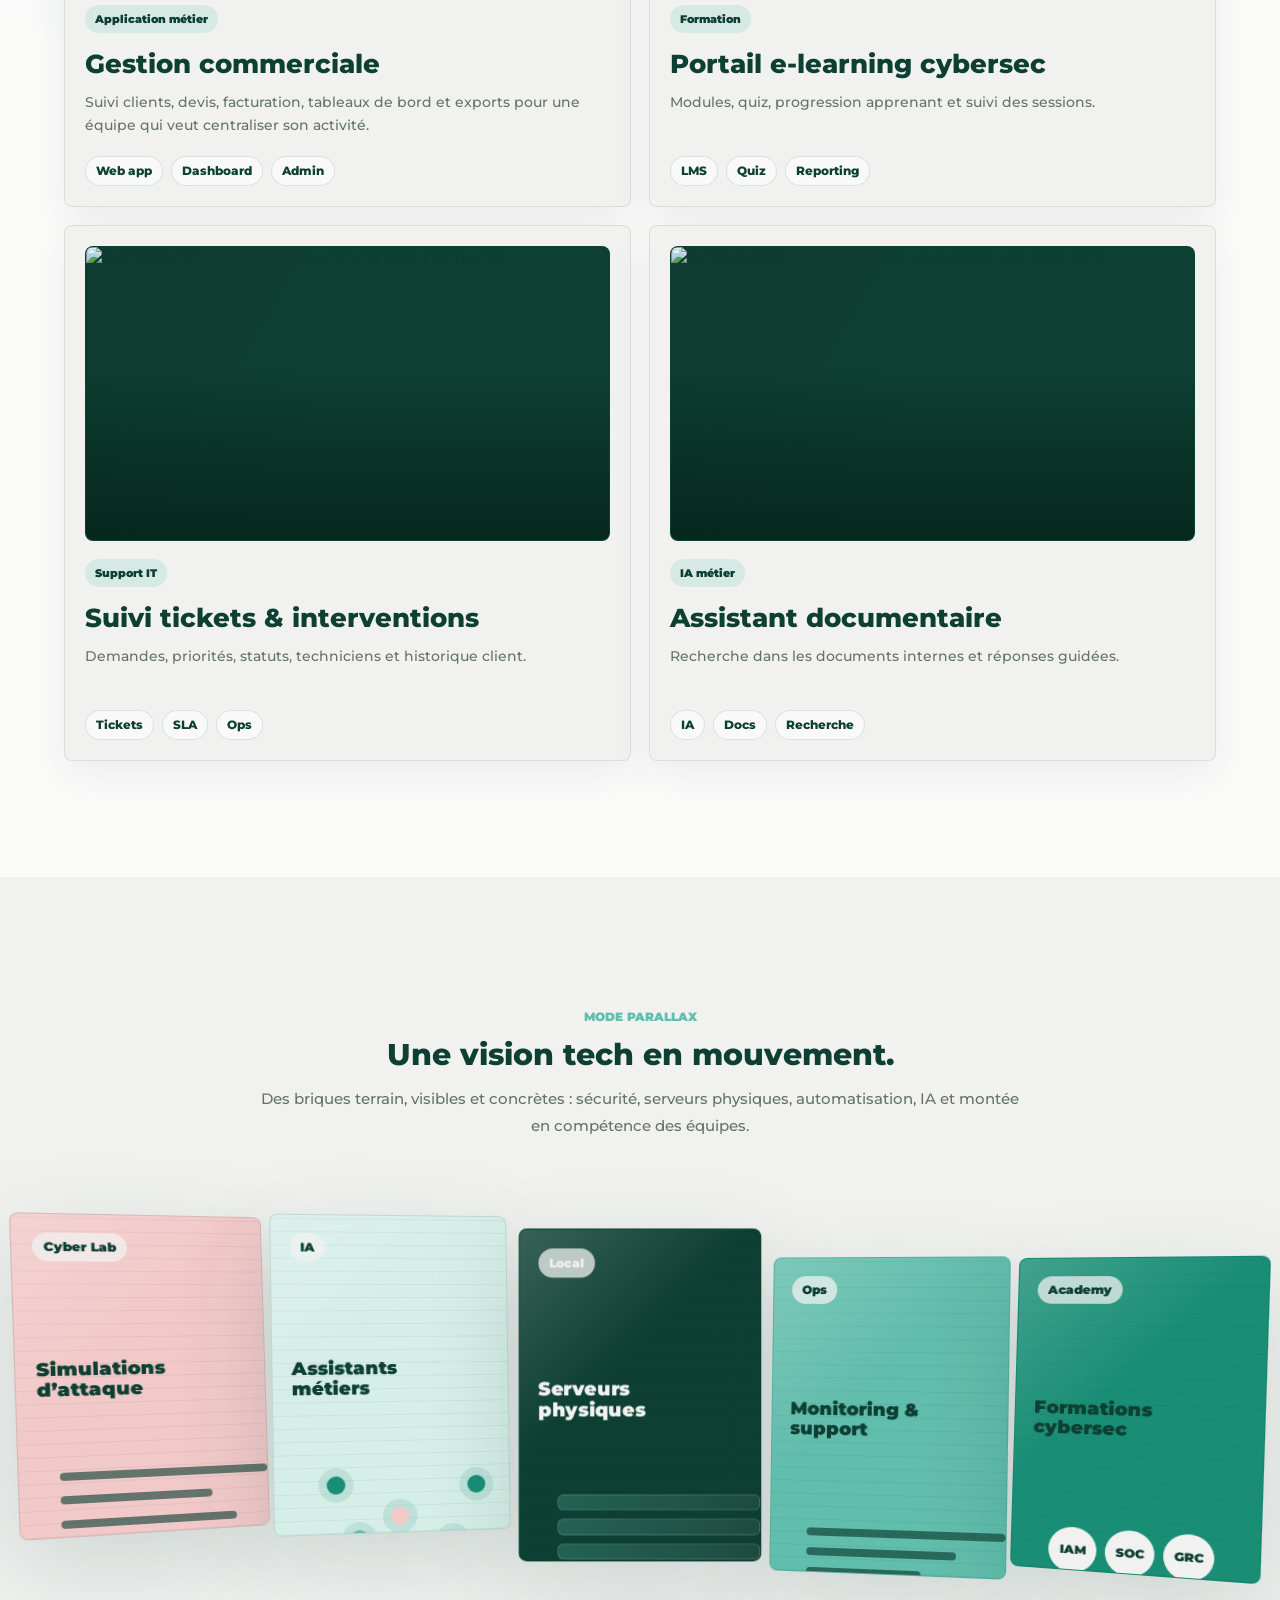
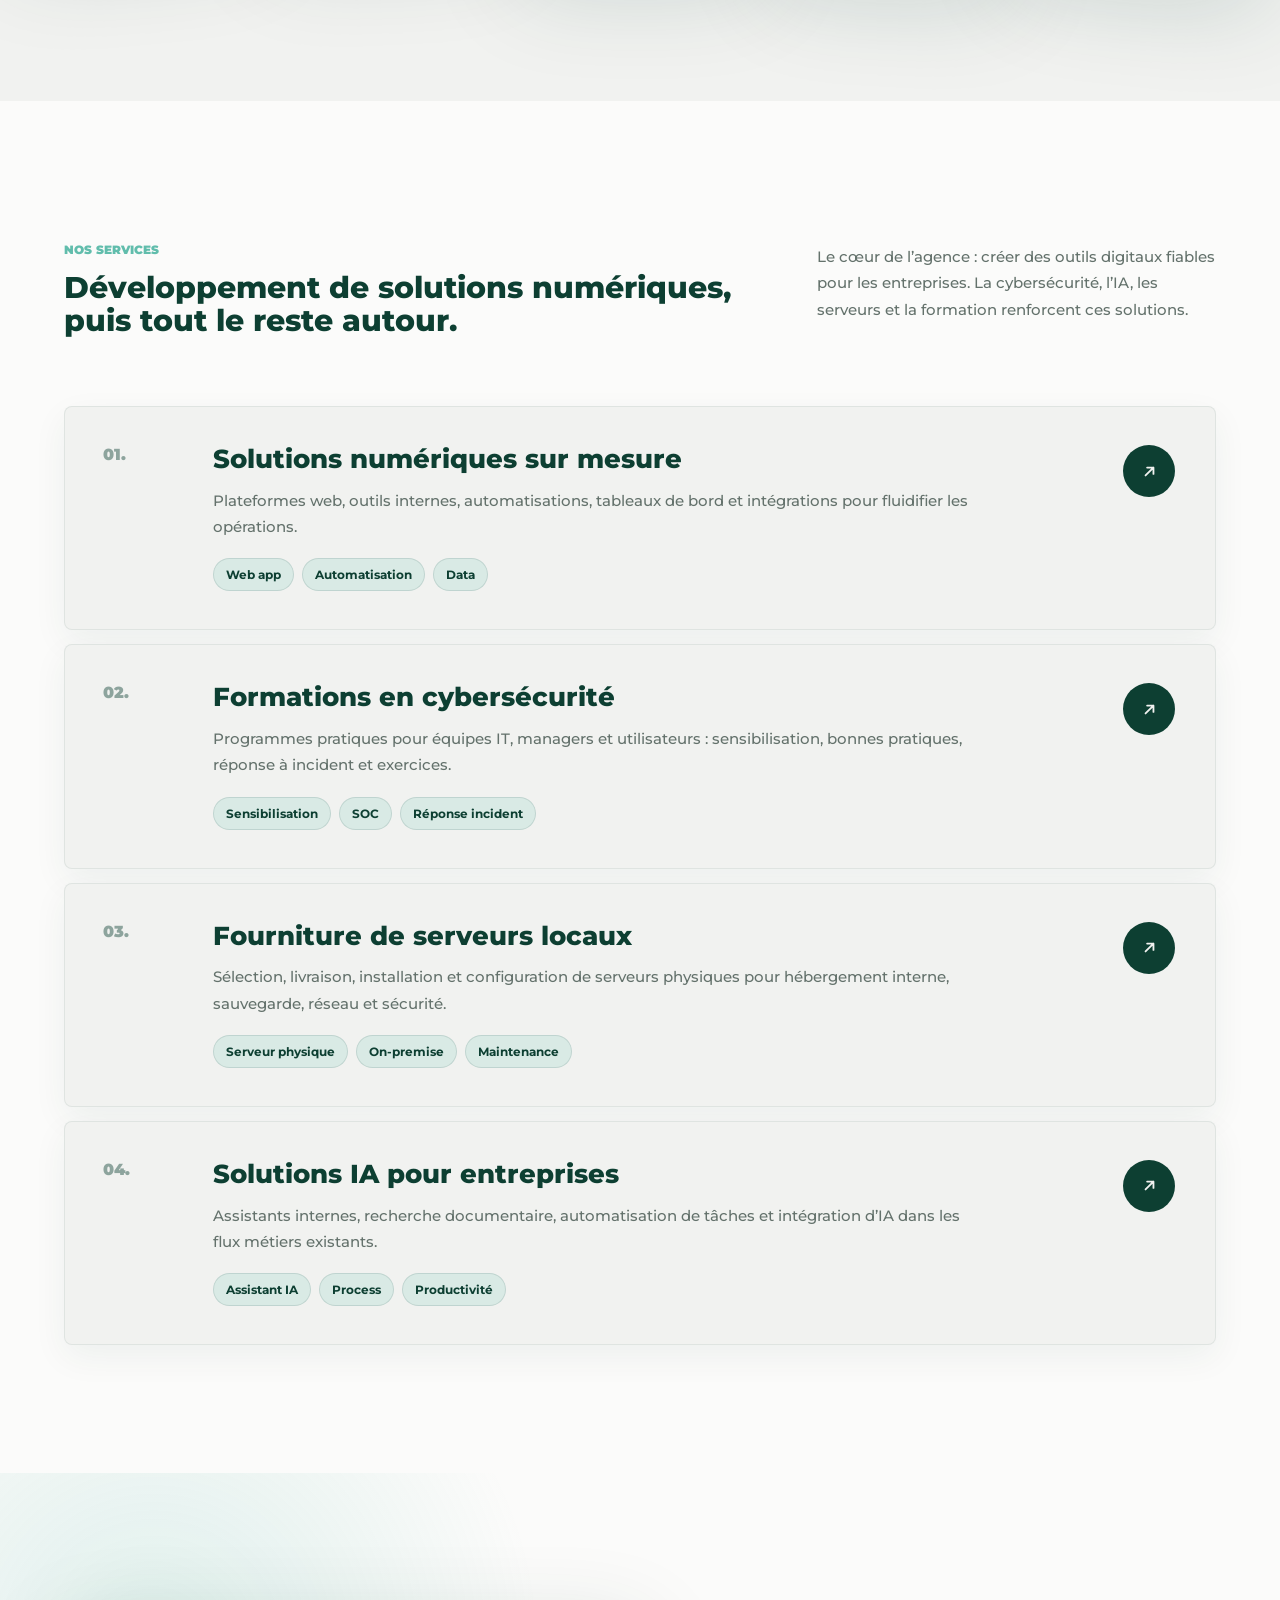
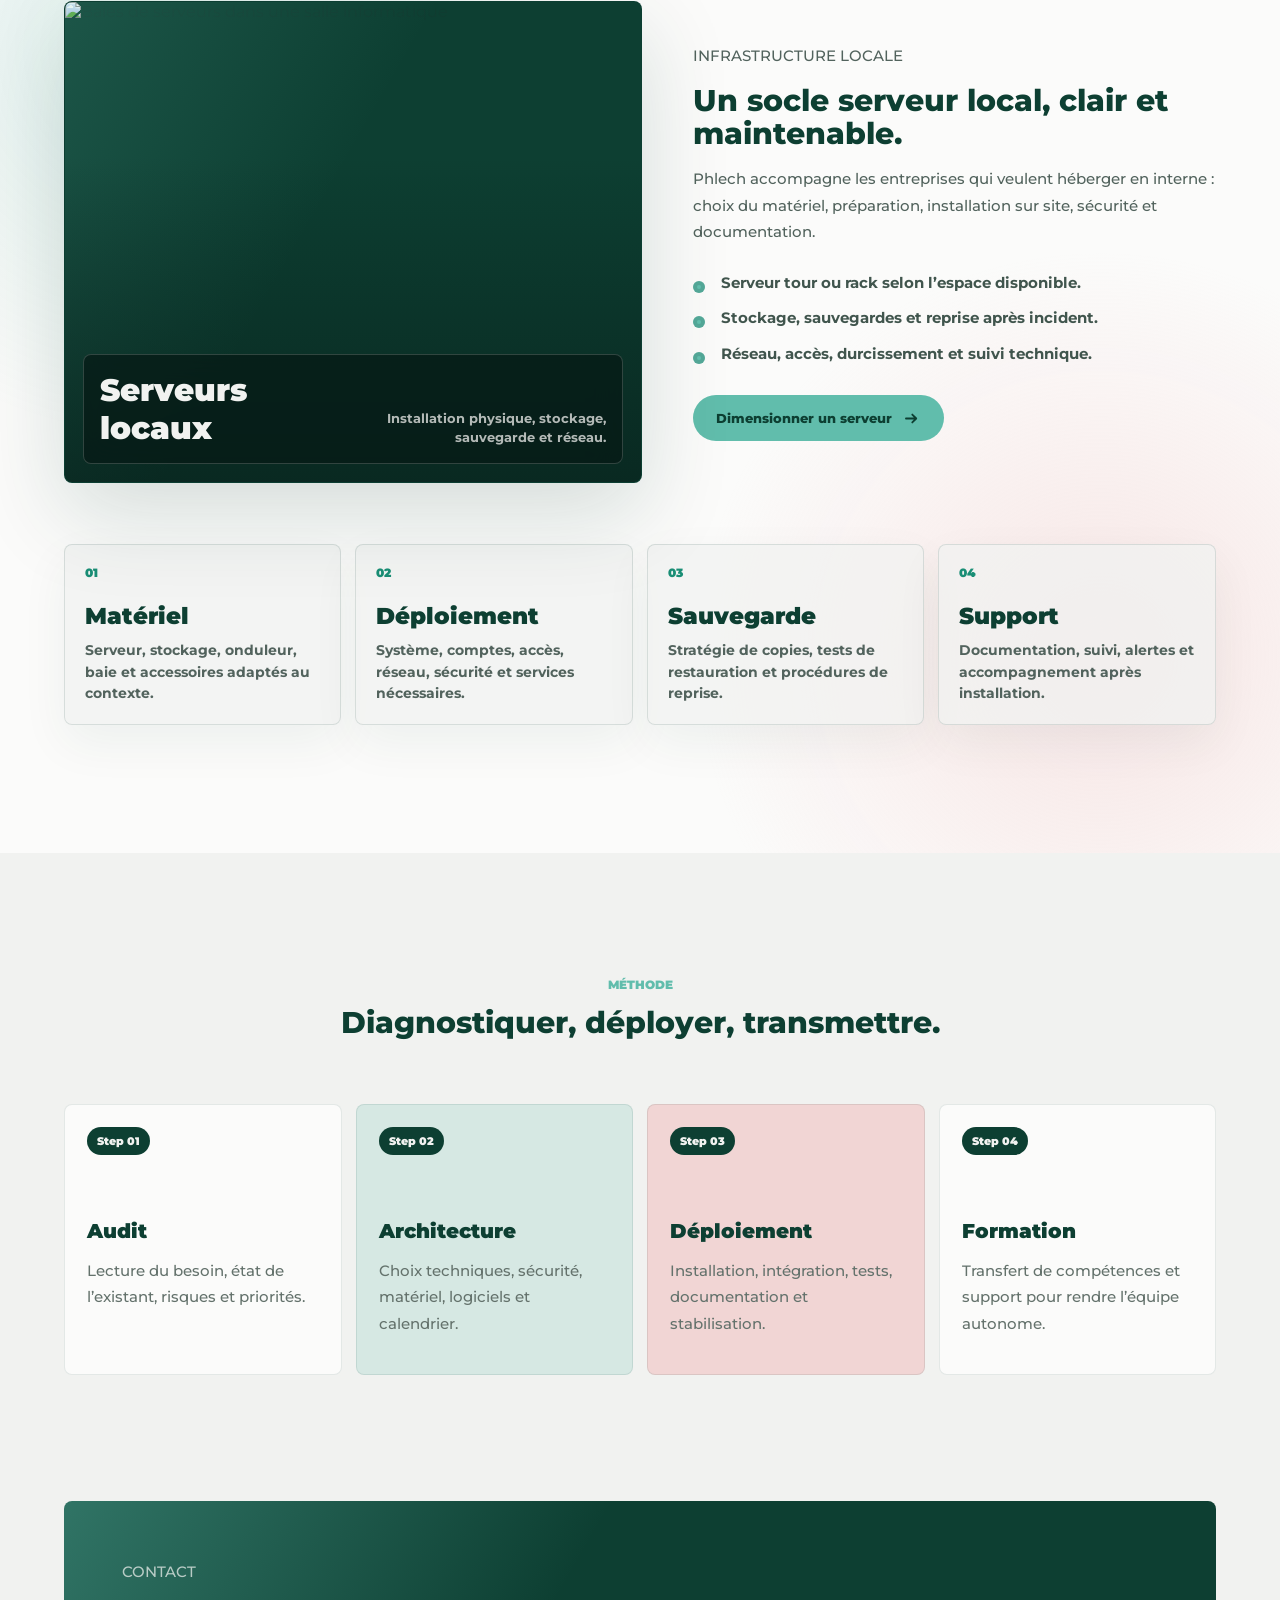
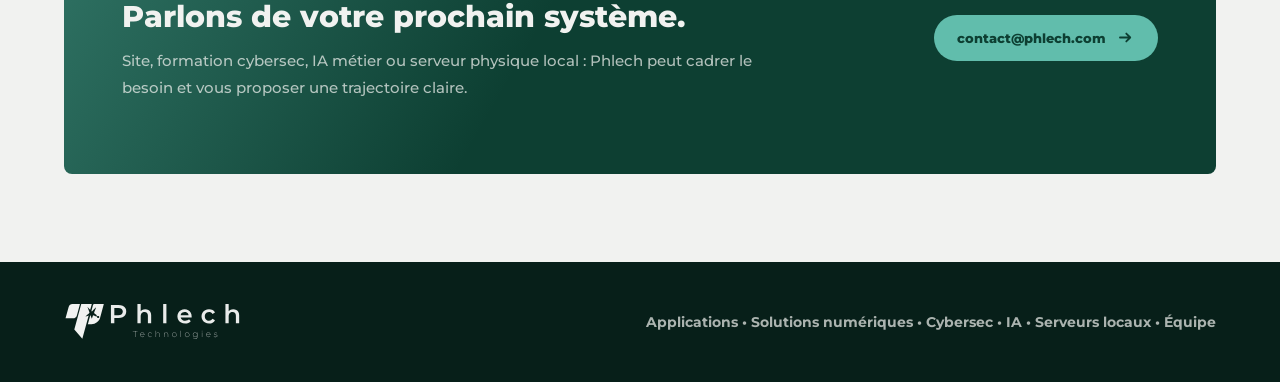
==== commit a679361f: "Revert hero section and styles to original version before redesign attempts" ====
--- a/index.html
+++ b/index.html
@@ -10,61 +10,52 @@
     <title>Phlech | Solutions numériques, cybersécurité et IA</title>
     <link rel="preconnect" href="https://fonts.googleapis.com" />
     <link rel="preconnect" href="https://fonts.gstatic.com" crossorigin />
-    <link rel="preconnect" href="https://fonts.googleapis.com" />
-    <link rel="preconnect" href="https://fonts.gstatic.com" crossorigin />
-    <link href="https://fonts.googleapis.com/css2?family=Inter:wght@400;500;600&family=Syne:wght@700;800&display=swap" rel="stylesheet" />
+    <link
+      href="https://fonts.googleapis.com/css2?family=Montserrat:wght@400;500;600;700;800;900&display=swap"
+      rel="stylesheet"
+    />
     <link rel="stylesheet" href="styles.css" />
-    <script src="https://cdnjs.cloudflare.com/ajax/libs/gsap/3.12.2/gsap.min.js"></script>
   </head>
-  <body class="cuberto-page">
-    <div id="cb-cursor"></div>
-    
-    <div class="cb-main">
-      <header class="cb-header">
-        <div class="cb-header-content">
-          <a class="cb-logo" href="#top">
-            <img src="assets/logo-horizontal-dark.svg" alt="Phlech" />
-          </a>
-          <nav class="cb-nav">
-            <div class="cb-nav-item"><a href="#services" data-magnetic>Services</a></div>
-            <div class="cb-nav-item"><a href="equipe.html" data-magnetic>Équipe</a></div>
-            <div class="cb-nav-item"><a href="#contact" data-magnetic>Contact</a></div>
-          </nav>
-          <div class="cb-menu-toggle" data-magnetic>
-            <span></span>
-            <span></span>
-          </div>
-        </div>
+  <body>
+    <div class="site-shell">
+      <header class="site-header" data-header>
+        <a class="brand" href="#top" aria-label="Phlech">
+          <img src="assets/logo-horizontal-dark.svg" alt="Phlech" />
+        </a>
+        <nav class="main-nav" aria-label="Navigation principale">
+          <a href="#services">Services</a>
+          <a href="equipe.html">Équipe</a>
+          <a href="#contact">Contact</a>
+        </nav>
+        <a class="header-cta" href="#contact">
+          <span>Demander un audit</span>
+          <svg aria-hidden="true" viewBox="0 0 24 24">
+            <path d="M5 12h13m-5-5 5 5-5 5" />
+          </svg>
+        </a>
       </header>
 
-      <main>
-        <section class="cb-hero" id="top">
-          <div class="cb-hero-container">
-            <div class="cb-hero-title">
-              <div class="cb-hero-line"><span>Digital Design &</span></div>
-              <div class="cb-hero-line"><span>Engineering <em>Agency</em></span></div>
-            </div>
-            
-            <div class="cb-hero-footer">
-              <div class="cb-hero-description">
-                <p>Phlech est une agence d'ingénierie numérique spécialisée dans la création de solutions logicielles, la cybersécurité et l'IA.</p>
-              </div>
-              <div class="cb-hero-scroll" data-magnetic>
-                <div class="cb-scroll-circle">
-                  <svg viewBox="0 0 100 100">
-                    <path id="scrollPath" d="M 50, 50 m -40, 0 a 40,40 0 1,1 80,0 a 40,40 0 1,1 -80,0" fill="none"/>
-                    <text>
-                      <textPath href="#scrollPath">SCROLL DOWN • SCROLL DOWN • SCROLL DOWN • </textPath>
-                    </text>
+      <main id="top">
+        <section class="hero" id="top">
+          <div class="hero-inner">
+            <div class="hero-head">
+              <span class="hero-badge">Ingénierie & Solutions IT</span>
+              <h1>Façonner le futur numérique de votre <em>entreprise</em>.</h1>
+              <p>
+                Nous concevons des solutions logicielles sur mesure, sécurisons vos infrastructures critiques, et intégrons l'intelligence artificielle pour décupler votre efficacité opérationnelle.
+              </p>
+              <div class="hero-ctas">
+                <a class="btn-dark-primary" href="#contact">
+                  <span>Démarrer un projet</span>
+                  <svg aria-hidden="true" width="16" height="16" viewBox="0 0 24 24" fill="none" stroke="currentColor" stroke-width="2.5" stroke-linecap="round" stroke-linejoin="round">
+                    <line x1="5" y1="12" x2="19" y2="12"></line>
+                    <polyline points="12 5 19 12 12 19"></polyline>
                   </svg>
-                  <div class="cb-scroll-arrow">
-                    <svg viewBox="0 0 24 24" fill="none" stroke="currentColor"><path d="M7 13l5 5 5-5M12 6v12"/></svg>
-                  </div>
-                </div>
-              </div>
-            </div>
-          </div>
-        </section>
+                </a>
+                <a class="btn-dark-ghost" href="#services">Découvrir l'agence</a>
+              </div>
+            </div>
+          </div>
 
           <div class="hero-offers">
             <a href="#services" class="hero-offer">
--- a/styles.css
+++ b/styles.css
@@ -180,378 +180,46 @@
 }
 
 /* ============================================================
-   CUBERTO REPRODUCTION CORE
-   ============================================================ */
-:root {
-  --cb-black: #000000;
-  --cb-white: #ffffff;
-  --cb-accent: #61bdac;
-  --cb-font-main: 'Inter', sans-serif;
-  --cb-font-title: 'Syne', sans-serif;
-}
-
-body.cuberto-page {
-  background-color: var(--cb-white);
-  color: var(--cb-black);
-  font-family: var(--cb-font-main);
-  margin: 0;
-  overflow-x: hidden;
-  -webkit-font-smoothing: antialiased;
-}
-
-/* Custom Liquid Cursor */
-#cb-cursor {
-  position: fixed;
-  top: 0;
-  left: 0;
-  width: 12px;
-  height: 12px;
-  background-color: var(--cb-black);
-  border-radius: 50%;
-  pointer-events: none;
-  z-index: 10000;
-  transition: width 0.3s ease, height 0.3s ease, background-color 0.3s ease;
-  transform: translate(-50%, -50%);
-}
-
-#cb-cursor.active {
-  width: 80px;
-  height: 80px;
-  background-color: rgba(0, 0, 0, 0.1);
-  backdrop-filter: blur(4px);
-  border: 1px solid rgba(0, 0, 0, 0.1);
-}
-
-/* Header */
-.cb-header {
-  position: fixed;
-  top: 0;
-  left: 0;
-  width: 100%;
-  z-index: 1000;
-  padding: 30px 0;
-}
-
-.cb-header-content {
-  width: min(1400px, calc(100% - 80px));
-  margin: 0 auto;
-  display: flex;
-  justify-content: space-between;
-  align-items: center;
-}
-
-.cb-logo img {
-  height: 32px;
-}
-
-.cb-nav {
-  display: flex;
-  gap: 40px;
-}
-
-.cb-nav-item a {
-  font-size: 16px;
-  font-weight: 500;
-  color: var(--cb-black);
-  text-decoration: none;
-}
-
-.cb-menu-toggle {
-  display: flex;
-  flex-direction: column;
-  gap: 6px;
-  cursor: pointer;
-}
-
-.cb-menu-toggle span {
-  width: 30px;
-  height: 2px;
-  background-color: var(--cb-black);
-}
-
-/* Hero Section */
-.cb-hero {
-  height: 100vh;
-  display: flex;
-  align-items: center;
-  padding-top: 80px;
-}
-
-.cb-hero-container {
-  width: min(1400px, calc(100% - 80px));
-  margin: 0 auto;
-}
-
-.cb-hero-title {
-  margin-bottom: 60px;
-}
-
-.cb-hero-line {
-  overflow: hidden;
-  height: auto;
-}
-
-.cb-hero-line span {
-  display: block;
-  font-family: var(--cb-font-title);
-  font-size: clamp(3rem, 12vw, 10rem);
-  line-height: 0.9;
-  font-weight: 800;
-  text-transform: uppercase;
-  letter-spacing: -0.04em;
-}
-
-.cb-hero-line em {
-  font-style: italic;
-  font-weight: 400;
-  font-family: serif;
-  text-transform: lowercase;
-}
-
-.cb-hero-footer {
-  display: flex;
-  justify-content: space-between;
-  align-items: flex-end;
-}
-
-.cb-hero-description {
-  max-width: 450px;
-}
-
-.cb-hero-description p {
-  font-size: 20px;
-  line-height: 1.4;
-  color: rgba(0, 0, 0, 0.6);
-}
-
-/* Scroll Circle Button */
-.cb-hero-scroll {
-  position: relative;
-  width: 140px;
-  height: 140px;
-  display: flex;
-  align-items: center;
-  justify-content: center;
-}
-
-.cb-scroll-circle {
-  width: 100%;
-  height: 100%;
-  animation: cbRotate 10s linear infinite;
-}
-
-.cb-scroll-circle svg {
-  width: 100%;
-  height: 100%;
-}
-
-.cb-scroll-circle text {
-  font-size: 12px;
-  font-weight: 700;
-  text-transform: uppercase;
-  letter-spacing: 4px;
-  fill: var(--cb-black);
-}
-
-.cb-scroll-arrow {
-  position: absolute;
-  top: 50%;
-  left: 50%;
-  transform: translate(-50%, -50%);
-  width: 30px;
-  height: 30px;
-}
-
-.cb-scroll-arrow svg {
-  width: 100%;
-  height: 100%;
-}
-
-@keyframes cbRotate {
-  from { transform: rotate(0deg); }
-  to { transform: rotate(360deg); }
-}
-
-/* Transitions & Animations */
-.cb-hero-line span {
-  transform: translateY(100%);
-}
-
-/* ============================================================
-   STUDIO STYLE REDESIGN (Cleanup)
-   ============================================================ */
-.hero-studio {
-  position: relative;
-  height: 100vh;
-  width: 100%;
-  display: flex;
-  flex-direction: column;
-  justify-content: center;
-  align-items: center;
-  overflow: hidden;
-  background: #000;
-}
-
-.hero-studio-bg {
-  position: absolute;
-  inset: 0;
-  z-index: 0;
-}
-
-.hero-studio-bg img {
-  width: 100%;
-  height: 100%;
-  object-fit: cover;
-  opacity: 0.6;
-}
-
-.hero-studio-overlay {
-  position: absolute;
-  inset: 0;
-  background: linear-gradient(to bottom, rgba(0,0,0,0.8), transparent, rgba(0,0,0,0.9));
-}
-
-.hero-studio-content {
-  position: relative;
-  z-index: 2;
-  text-align: center;
-  color: #fff;
-  width: min(1200px, calc(100% - 40px));
-}
-
-.hero-studio-badge {
-  display: inline-block;
-  font-size: 0.8rem;
-  font-weight: 800;
-  text-transform: uppercase;
-  letter-spacing: 0.2em;
-  color: var(--mint-500);
-  margin-bottom: 32px;
-}
-
-.hero-studio-content h1 {
-  font-size: clamp(3rem, 10vw, 8rem);
-  line-height: 0.9;
-  font-weight: 900;
-  text-transform: uppercase;
-  letter-spacing: -0.04em;
-  margin-bottom: 40px;
-}
-
-.hero-studio-content h1 em {
-  font-style: italic;
-  font-family: serif;
-  font-weight: 400;
-  opacity: 0.8;
-}
-
-.hero-studio-content p {
-  font-size: clamp(0.9rem, 1.2vw, 1.2rem);
-  color: rgba(255,255,255,0.6);
-  max-width: 800px;
-  margin: 0 auto 48px;
-  font-weight: 600;
-  letter-spacing: 0.05em;
-}
-
-.btn-studio {
-  display: inline-block;
-  padding: 24px 60px;
-  background: var(--mint-500);
-  color: #000;
-  border-radius: 99px;
-  font-weight: 900;
-  text-transform: uppercase;
-  letter-spacing: 0.1em;
-  transition: transform 0.3s ease, background 0.3s ease;
-}
-
-.btn-studio:hover {
-  transform: scale(1.05);
-  background: #fff;
-}
-
-/* Hero Marquee */
-.hero-marquee {
-  position: absolute;
-  bottom: 0;
-  left: 0;
-  width: 100%;
-  background: rgba(255, 255, 255, 0.05);
-  backdrop-filter: blur(10px);
-  padding: 15px 0;
-  border-top: 1px solid rgba(255,255,255,0.1);
-  z-index: 3;
-}
-
-.marquee-track {
-  display: flex;
-  white-space: nowrap;
-  animation: marquee 30s linear infinite;
-}
-
-.marquee-track span {
-  font-size: 0.9rem;
-  font-weight: 900;
-  color: #fff;
-  text-transform: uppercase;
-  letter-spacing: 0.2em;
-}
-
-@keyframes marquee {
-  from { transform: translateX(0); }
-  to { transform: translateX(-50%); }
-}
-
-/* Header Overlays for Studio Style */
-.is-studio-style .site-header {
-  background: transparent;
-  border-color: rgba(255,255,255,0.1);
-  box-shadow: none;
-}
-
-.is-studio-style .site-header.is-compact {
-  background: rgba(0,0,0,0.8);
-  backdrop-filter: blur(15px);
-}
-
-.is-studio-style .site-header .brand img {
-  filter: invert(1);
-}
-
-.is-studio-style .main-nav a {
-  color: rgba(255,255,255,0.7);
-}
-
-.is-studio-style .header-cta {
-  background: #fff;
-  color: #000;
-}
-
-/* ============================================================
-   OLD HERO STYLES (Cleaning up previous attempts)
+   HERO PAGE D'ACCUEIL — Design editorial sombre + offres
    ============================================================ */
 .hero {
   position: relative;
   overflow: hidden;
-  min-height: 85vh;
+  min-height: 100vh;
   display: flex;
-  align-items: center;
+  flex-direction: column;
+  justify-content: center;
   padding-top: 130px;
-  background: var(--stone-050);
-}
-
-/* Background subtle gradient */
+  padding-bottom: 0;
+  background: var(--green-950);
+  color: #fff;
+}
+
+/* Fond dégradé animé en mesh */
 .hero::before {
   content: '';
   position: absolute;
   inset: 0;
-  background: radial-gradient(circle at 80% 20%, rgba(97, 189, 172, 0.05), transparent 50%);
+  z-index: 0;
+  background:
+    radial-gradient(ellipse 70% 60% at 15% 20%, rgba(97, 189, 172, 0.22) 0%, transparent 60%),
+    radial-gradient(ellipse 60% 50% at 85% 80%, rgba(242, 201, 201, 0.14) 0%, transparent 60%),
+    radial-gradient(ellipse 50% 40% at 60% 10%, rgba(97, 189, 172, 0.1) 0%, transparent 55%);
+  animation: heroMeshDrift 14s ease-in-out infinite alternate;
   pointer-events: none;
 }
 
+/* Grille subtile */
 .hero::after {
-  display: none;
+  content: '';
+  position: absolute;
+  inset: 0;
+  z-index: 0;
+  background-image:
+    linear-gradient(rgba(255,255,255,0.028) 1px, transparent 1px),
+    linear-gradient(90deg, rgba(255,255,255,0.028) 1px, transparent 1px);
+  background-size: 60px 60px;
+  pointer-events: none;
 }
 
 @keyframes heroMeshDrift {
@@ -560,20 +228,13 @@
   100% { opacity: 1; background-position: 5% 3%; }
 }
 
+/* Conteneur intérieur */
 .hero-inner {
   position: relative;
-  z-index: 2;
-  width: min(1280px, calc(100% - 40px));
+  z-index: 1;
+  width: min(1180px, calc(100% - 40px));
   margin: 0 auto;
-  display: flex;
-  align-items: center;
-  justify-content: space-between;
-  gap: 40px;
-}
-
-.hero-content {
-  flex: 1.2;
-  max-width: 700px;
+  padding-bottom: clamp(60px, 8vw, 100px);
 }
 
 /* Bloc titre */
@@ -584,14 +245,16 @@
 
 .hero-badge {
   display: inline-flex;
-  padding: 8px 16px;
-  background: rgba(25, 142, 117, 0.08);
-  color: var(--green-700);
+  align-items: center;
+  gap: 8px;
+  padding: 6px 14px;
+  border: 1px solid rgba(97, 189, 172, 0.35);
   border-radius: 99px;
+  color: var(--mint-500);
+  font-size: 0.73rem;
   font-weight: 800;
-  font-size: 0.78rem;
+  letter-spacing: 0.06em;
   text-transform: uppercase;
-  letter-spacing: 0.05em;
   margin-bottom: 28px;
 }
 
@@ -600,33 +263,37 @@
   width: 6px;
   height: 6px;
   border-radius: 50%;
-  background: var(--green-700);
-  box-shadow: 0 0 8px var(--green-700);
+  background: var(--mint-500);
+  box-shadow: 0 0 8px var(--mint-500);
   animation: heroBadgePulse 2.4s infinite;
 }
 
+@keyframes heroBadgePulse {
+  0%, 100% { opacity: 1; transform: scale(1); }
+  50%       { opacity: 0.4; transform: scale(0.8); }
+}
+
 .hero-head h1 {
-  font-size: clamp(2.8rem, 6vw, 4.6rem);
+  margin: 0 0 24px;
+  font-size: clamp(2.4rem, 4.8vw, 4.2rem);
   line-height: 1.05;
   font-weight: 900;
-  margin: 0 0 28px 0;
-  color: var(--green-950);
-  letter-spacing: -0.02em;
+  letter-spacing: -0.03em;
+  color: #fff;
 }
 
 .hero-head h1 em {
   font-style: normal;
-  background: linear-gradient(135deg, var(--green-700), var(--mint-500));
-  -webkit-background-clip: text;
-  -webkit-text-fill-color: transparent;
+  color: var(--mint-500);
 }
 
 .hero-head p {
-  font-size: clamp(1.1rem, 1.5vw, 1.3rem);
-  line-height: 1.6;
-  color: var(--muted);
-  max-width: 600px;
-  margin-bottom: 40px;
+  max-width: 620px;
+  margin: 0 0 36px;
+  color: rgba(255, 255, 255, 0.62);
+  font-size: clamp(0.98rem, 1.3vw, 1.12rem);
+  line-height: 1.72;
+  font-weight: 450;
 }
 
 /* CTA buttons */
@@ -637,121 +304,51 @@
 }
 
 .hero-ctas .btn-dark-primary {
-  padding: 0 32px;
-  min-height: 56px;
-  background: var(--green-950);
-  color: #fff;
-  border-radius: 99px;
   display: inline-flex;
   align-items: center;
-  gap: 12px;
+  gap: 10px;
+  padding: 0 28px;
+  min-height: 50px;
+  background: var(--mint-500);
+  color: var(--green-950);
+  border-radius: 999px;
+  font-size: 0.9rem;
   font-weight: 800;
-  font-size: 0.9rem;
   text-decoration: none;
-  transition: transform 0.2s ease, box-shadow 0.2s ease;
+  transition: background 0.25s ease, transform 0.3s cubic-bezier(0.16,1,0.3,1);
 }
 
 .hero-ctas .btn-dark-primary:hover {
+  background: #7de8cf;
   transform: translateY(-2px);
-  box-shadow: 0 12px 30px rgba(13, 63, 50, 0.2);
 }
 
 .hero-ctas .btn-dark-ghost {
-  padding: 0 32px;
-  min-height: 56px;
-  border: 1px solid var(--line);
-  color: var(--green-950);
-  border-radius: 99px;
-  font-weight: 800;
-  font-size: 0.88rem;
-  text-decoration: none;
   display: inline-flex;
   align-items: center;
   gap: 8px;
-  transition: background 0.2s ease, transform 0.2s ease;
+  padding: 0 24px;
+  min-height: 50px;
+  border: 1px solid rgba(255,255,255,0.18);
+  border-radius: 999px;
+  color: rgba(255,255,255,0.78);
+  font-size: 0.88rem;
+  font-weight: 700;
+  text-decoration: none;
+  transition: border-color 0.25s ease, color 0.25s ease, transform 0.3s cubic-bezier(0.16,1,0.3,1);
 }
 
 .hero-ctas .btn-dark-ghost:hover {
-  background: rgba(13, 63, 50, 0.04);
+  border-color: rgba(255,255,255,0.45);
+  color: #fff;
   transform: translateY(-2px);
-}
-
-/* Visuel Interactif Phlech Orb */
-.hero-visual {
-  flex: 0.8;
-  display: flex;
-  justify-content: center;
-  align-items: center;
-  height: 500px;
-  position: relative;
-}
-
-.orb-container {
-  position: relative;
-  width: 360px;
-  height: 360px;
-  transform: translate(var(--mx, 0), var(--my, 0));
-  transition: transform 0.1s ease-out;
-}
-
-.orb-core {
-  position: absolute;
-  inset: 20%;
-  background: radial-gradient(circle at 30% 30%, var(--mint-500), var(--green-700));
-  border-radius: 50%;
-  box-shadow: 0 0 80px rgba(25, 142, 117, 0.35);
-  animation: orbFloat 6s ease-in-out infinite;
-}
-
-.orb-ring {
-  position: absolute;
-  inset: 0;
-  border: 1px solid rgba(25, 142, 117, 0.1);
-  border-radius: 50%;
-}
-
-.orb-ring-1 { animation: rotate 15s linear infinite; }
-.orb-ring-2 { inset: -15%; border-style: dashed; animation: rotate 25s linear infinite reverse; }
-
-.orb-floating-card {
-  position: absolute;
-  padding: 14px 20px;
-  background: rgba(255, 255, 255, 0.8);
-  backdrop-filter: blur(12px);
-  border: 1px solid rgba(255, 255, 255, 0.5);
-  border-radius: 16px;
-  display: flex;
-  align-items: center;
-  gap: 12px;
-  box-shadow: 0 20px 40px rgba(13, 63, 50, 0.1);
-  font-weight: 800;
-  font-size: 0.85rem;
-  color: var(--green-950);
-}
-
-.orb-floating-card svg { width: 22px; height: 22px; color: var(--green-700); }
-.card-ai { top: 0; right: -20px; animation: cardFloat 5s ease-in-out infinite; }
-.card-cyber { bottom: 10%; left: -30px; animation: cardFloat 7s ease-in-out infinite 1s; }
-
-@keyframes orbFloat { 0%, 100% { transform: translateY(0) scale(1); } 50% { transform: translateY(-20px) scale(1.02); } }
-@keyframes cardFloat { 0%, 100% { transform: translateY(0); } 50% { transform: translateY(-15px); } }
-@keyframes rotate { from { transform: rotate(0deg); } to { transform: rotate(360deg); } }
-
-@media (max-width: 1024px) {
-  .hero { min-height: auto; padding-top: 140px; padding-bottom: 60px; }
-  .hero-inner { flex-direction: column; text-align: center; }
-  .hero-content { max-width: 100%; }
-  .hero-head p { margin-inline: auto; }
-  .hero-ctas { justify-content: center; }
-  .hero-visual { height: 400px; margin-top: 40px; }
 }
 
 /* ── Grille de 4 offres de services ── */
 .hero-offers {
   display: grid;
   grid-template-columns: repeat(4, 1fr);
-  border-top: 1px solid var(--line);
-  background: #fff;
+  border-top: 1px solid rgba(255, 255, 255, 0.08);
   position: relative;
   z-index: 1;
 }
@@ -762,9 +359,9 @@
   flex-direction: column;
   justify-content: space-between;
   padding: clamp(24px, 3.5vw, 40px) clamp(20px, 2.5vw, 32px);
-  border-right: 1px solid var(--line);
+  border-right: 1px solid rgba(255, 255, 255, 0.08);
   text-decoration: none;
-  color: var(--green-950);
+  color: #fff;
   transition: background 0.4s cubic-bezier(0.16,1,0.3,1);
   overflow: hidden;
 }
